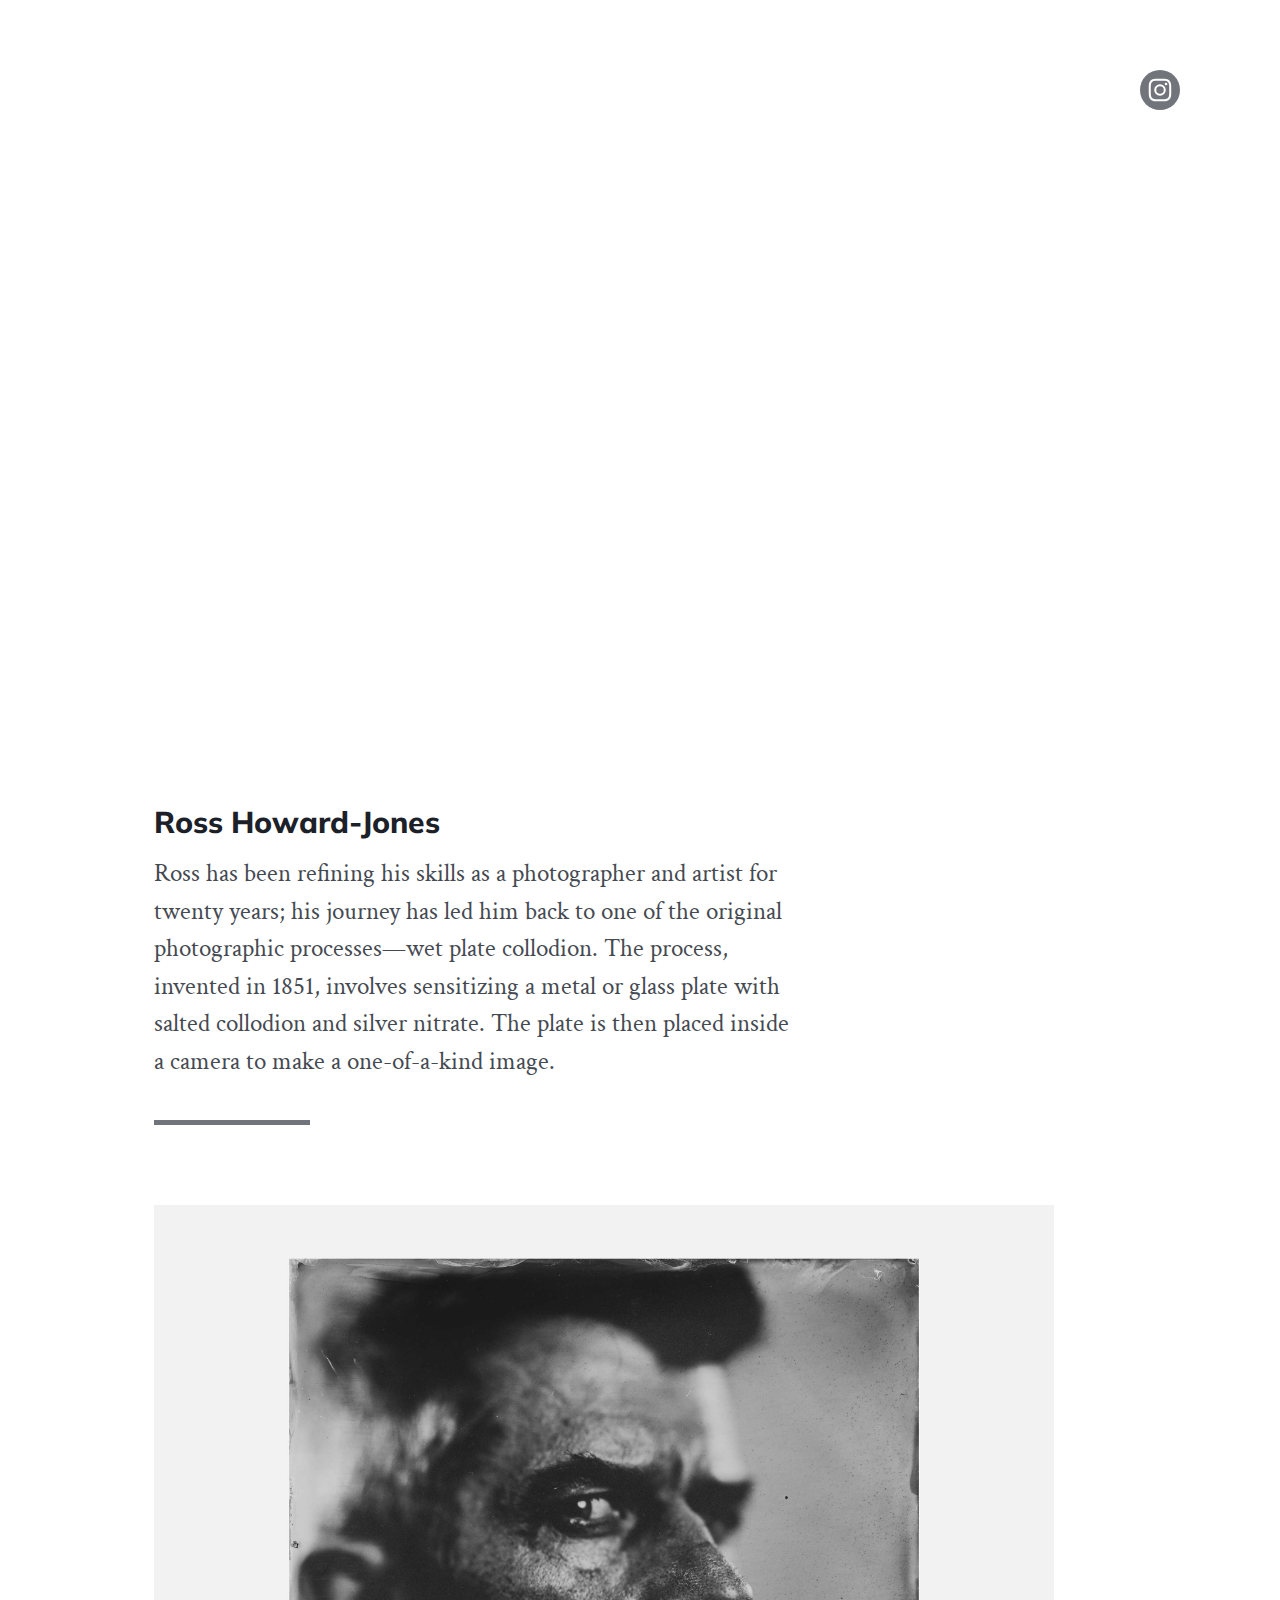
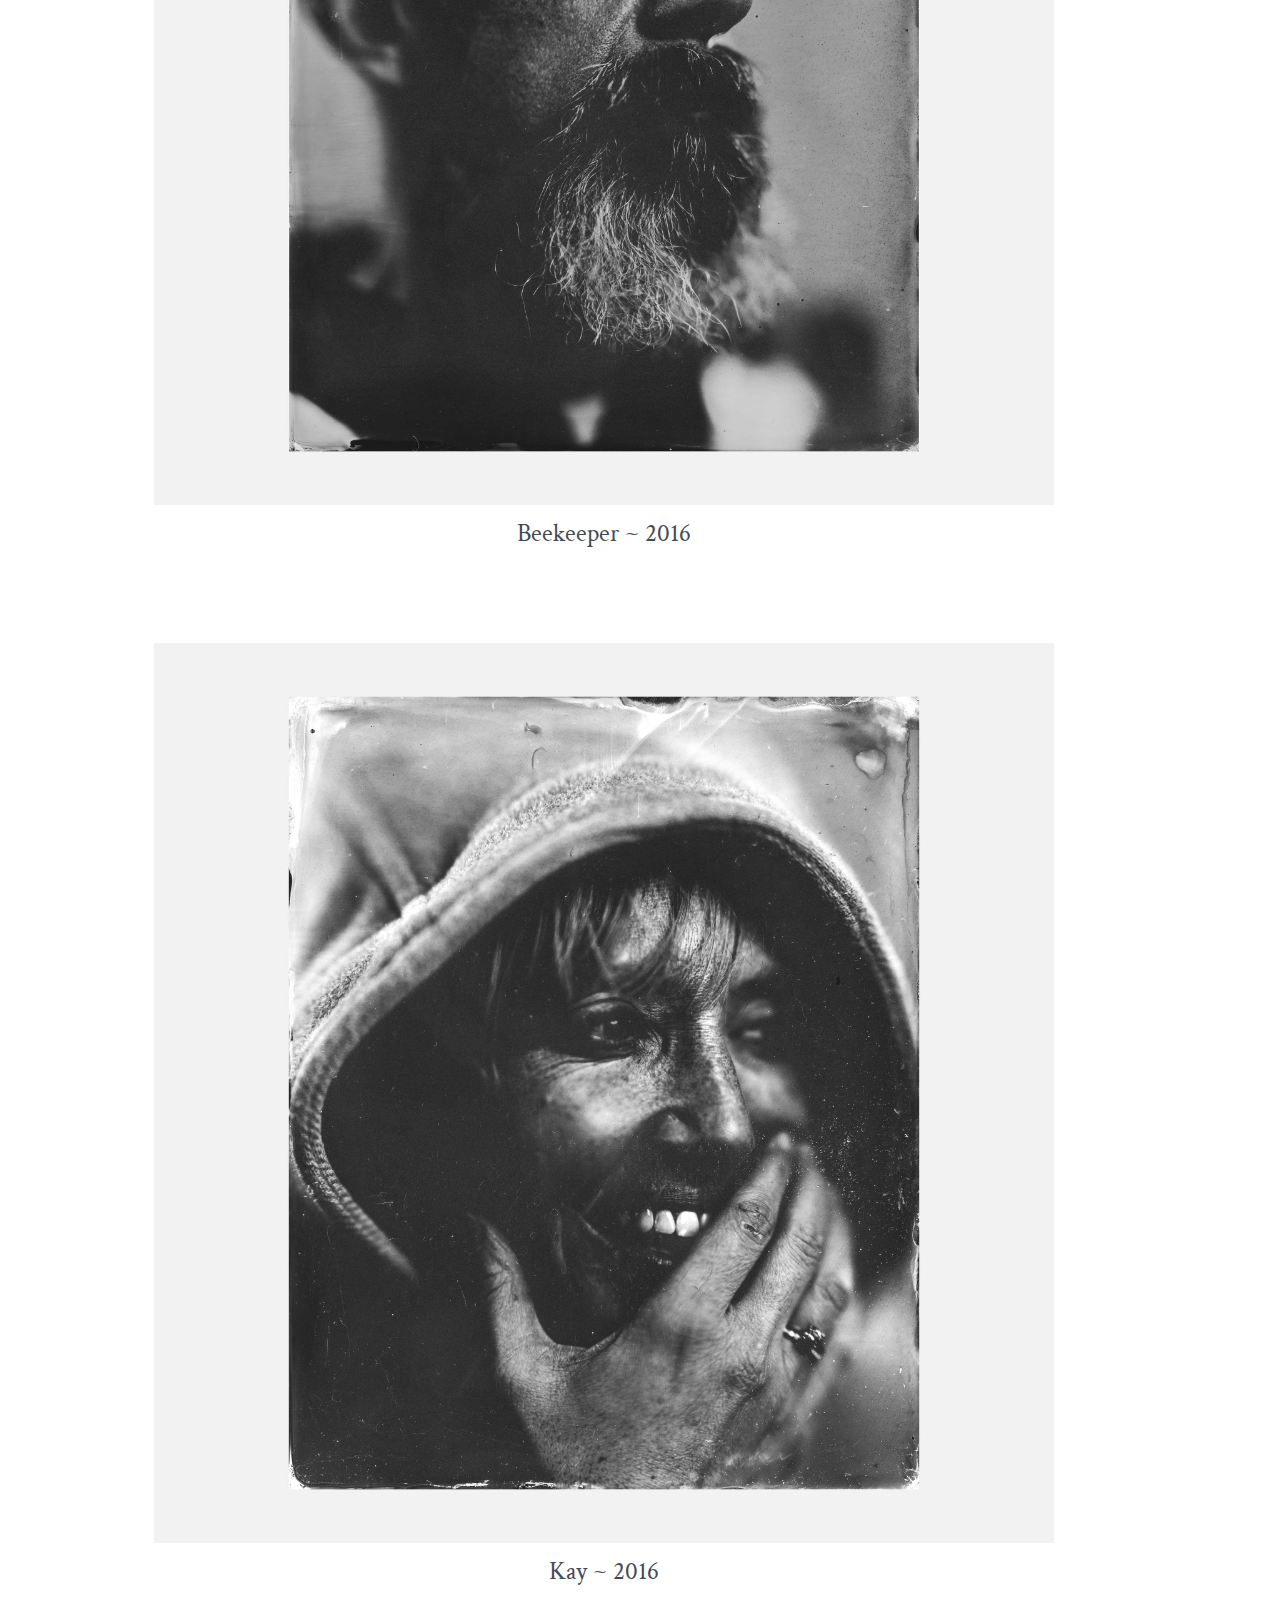
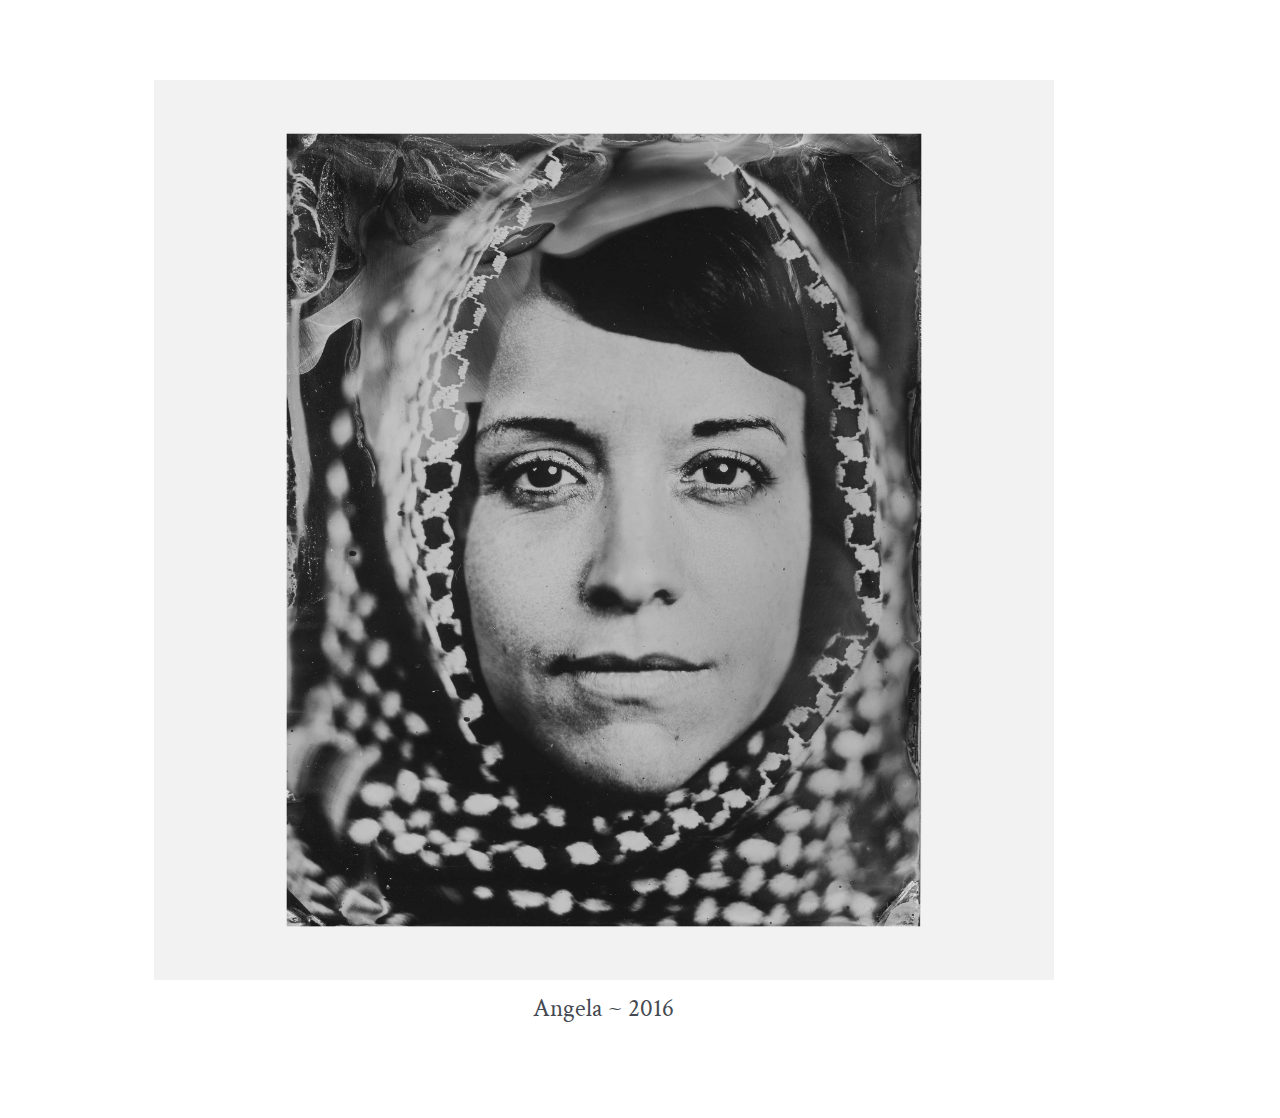
==== index.html @ 4ec0ca56 "Play video inline instead of full screen" ====
<!DOCTYPE html>
<html lang="en">
  <head>
    <meta charset="utf-8">
    <meta name="viewport" content="width=device-width, initial-scale=1.0, maximum-scale=1.0">
    <title>Ross Howard-Jones - Wet Plate Photography</title>
    <meta name="description" content="Creating images of people and life on metal, glass, film, paper and sensors.">
    <link rel="shortcut icon" href="/favicon.ico">
    <link rel="stylesheet" href="/css/main.css">
    <link href="https://fonts.googleapis.com/css?family=Crimson+Text:400,600" rel="stylesheet">
    <link rel="stylesheet" href="https://fonts.googleapis.com/css?family=Muli:800">
  </head>
  <body>
    <div class="c-video">
      <video class="c-video_video" autoplay muted playsinline loop>
        <source src="documentary-480p.mp4" type="video/mp4">
      </video>
    </div>
    <main class="c-main -is-contained">
      <h1 class="c-heading -level-1">Ross Howard-Jones</h1>
      <p class="c-text">Ross has been refining his skills as a photographer and artist for twenty years; his journey has led him back to one of the original photographic processes—wet plate collodion. The process, invented in 1851, involves sensitizing a metal or glass plate with salted collodion and silver nitrate. The plate is then placed inside a camera to make a one-of-a-kind image.</p>
    </main>
    <main class="c-gallery">
      <figure class="c-picture">
        <img src="/images/9.jpg" class="c-picture_image" alt="Beekeeper ~ 2016" loading="lazy">
        <figcaption class="c-picture_caption">Beekeeper ~ 2016</figcaption>
      </figure>
      <figure class="c-picture">
        <img src="/images/7.jpg" class="c-picture_image" alt="Kay ~ 2016" loading="lazy">
        <figcaption class="c-picture_caption">Kay ~ 2016</figcaption>
      </figure>
      <figure class="c-picture">
        <img src="/images/3.jpg" class="c-picture_image" alt="Angela ~ 2016" loading="lazy">
        <figcaption class="c-picture_caption">Angela ~ 2016</figcaption>
      </figure>
    </main>
    <nav class="c-nav">
      <ul class="c-nav_list">
        <li class="c-nav_item"><a href="https://www.instagram.com/rosshowardjones/" class="c-nav_link">
          <span class="c-nav_text">Instagram</span>
          <span class="c-nav_icon">
            <svg xmlns="http://www.w3.org/2000/svg" viewBox="0 0 24 24">
              <path d="M16.8045,6.11625a1.08,1.08,0,1,0,1.07925,1.08A1.08044,1.08044,0,0,0,16.8045,6.11625ZM12,15a3,3,0,1,1,3-3A2.99965,2.99965,0,0,1,12,15Zm0-7.6215A4.62188,4.62188,0,1,0,16.6215,12,4.62167,4.62167,0,0,0,12,7.3785ZM12,3c-2.44425,0-2.75025.0105-3.71025.054-3.2685.15-5.085,1.9635-5.235,5.235C3.0105,9.24975,3,9.55575,3,12s.0105,2.751.054,3.711c.15,3.2685,1.9635,5.085,5.235,5.235C9.24975,20.9895,9.55575,21,12,21s2.751-.0105,3.711-.054c3.2655-.15,5.0865-1.9635,5.23425-5.235C20.9895,14.751,21,14.44425,21,12s-.0105-2.75025-.054-3.71025c-.147-3.2655-1.96275-5.085-5.23425-5.235C14.751,3.0105,14.44425,3,12,3Zm0,1.62225c2.403,0,2.688.009,3.6375.0525,2.439.111,3.57825,1.26825,3.68925,3.68925.0435.94875.05175,1.23375.05175,3.63675,0,2.40375-.009,2.688-.05175,3.63675-.11175,2.41875-1.248,3.57825-3.68925,3.68925-.9495.0435-1.233.0525-3.6375.0525-2.403,0-2.688-.009-3.63675-.0525-2.445-.11175-3.57825-1.27425-3.68925-3.69C4.6305,14.688,4.6215,14.40375,4.6215,12c0-2.403.00975-2.68725.0525-3.63675C4.78575,5.943,5.922,4.785,8.36325,4.674,9.31275,4.63125,9.597,4.62225,12,4.62225Z"/>
            </svg>
          </span>
        </a>
      </li>
      </ul>
    </nav>
  </body>
</html>
---- css/main.css ----
/*
* Prefixed by https://autoprefixer.github.io
* PostCSS: v8.3.6,
* Autoprefixer: v10.3.1
* Browsers: last 4 version
*/

html,
body,
div,
span,
applet,
object,
iframe,
h1,
h2,
h3,
h4,
h5,
h6,
p,
blockquote,
pre,
a,
abbr,
acronym,
address,
big,
cite,
code,
del,
dfn,
em,
img,
ins,
kbd,
q,
s,
samp,
small,
strike,
strong,
sub,
sup,
tt,
var,
b,
u,
i,
center,
dl,
dt,
dd,
ol,
ul,
li,
fieldset,
form,
label,
legend,
table,
caption,
tbody,
tfoot,
thead,
tr,
th,
td,
article,
aside,
canvas,
details,
embed,
figure,
figcaption,
footer,
header,
hgroup,
menu,
nav,
output,
ruby,
section,
summary,
time,
mark,
audio,
video {
  margin: 0;
  padding: 0;
  border: 0;
  font-size: 100%;
  font: inherit;
  vertical-align: baseline;
}
article,
aside,
details,
figcaption,
figure,
footer,
header,
hgroup,
menu,
nav,
section {
  display: block;
}
body {
  line-height: 1;
}
ol,
ul {
  list-style: none;
}
blockquote,
q {
  quotes: none;
}
blockquote:before,
blockquote:after {
  content: "";
  content: none;
}
q:before,
q:after {
  content: "";
  content: none;
}
table {
  border-collapse: collapse;
  border-spacing: 0;
}
html {
  height: 100%;
}
html,
body {
  min-height: 100%;
}
body {
  display: -webkit-box;
  display: -ms-flexbox;
  display: flex;
  -webkit-box-orient: vertical;
  -webkit-box-direction: normal;
  -ms-flex-direction: column;
  flex-direction: column;
  -webkit-box-pack: center;
  -ms-flex-pack: center;
  justify-content: center;
  margin: 0;
  background: #fff;
}
html {
  font-size: 8px;
}
@media only screen and (min-width: 1224px) {
  html {
    font-size: 10px;
  }
}
body {
  color: #454a52;
  font: 2.5rem/1.5 "Crimson Text", Georgia, serif;
  -webkit-font-smoothing: antialiased;
}
a {
  color: #63a3be;
  font-weight: 600;
  text-decoration: none;
  -webkit-transition: color 0.25s ease-out;
  -o-transition: color 0.25s ease-out;
  transition: color 0.25s ease-out;
}
a:hover {
  color: #4288a6;
}
a.u-underlined {
  text-decoration: underline;
}
.u-note {
  background: #fdfbd1;
}
.c-forsale {
  margin-bottom: 8rem;
}
.c-forsale_item {
  display: -webkit-box;
  display: -ms-flexbox;
  display: flex;
  -webkit-box-pack: justify;
  -ms-flex-pack: justify;
  justify-content: space-between;
  padding: 2rem 0;
  border-bottom: 1px solid #ccc;
}
.c-forsale_heading {
  font-weight: 600;
}
.c-forsale_price {
  -webkit-box-flex: 0;
  -ms-flex: 0 0 auto;
  flex: 0 0 auto;
  margin-left: 2rem;
}
.c-heading {
  margin: 0 0 1rem 0;
  color: #1c2129;
  font-family: "Muli", Helvetica, Arial, sans-serif;
  font-weight: 800;
}
.c-heading.-level-1 {
  font-size: 3rem;
}
.c-heading.-level-2 {
  font-size: 2.5rem;
}
.c-main {
  margin: 8rem 0;
  padding: 0 12vw;
}
.c-main.-is-contained {
  max-width: 65rem;
}
.c-main.-is-contained::after {
  content: "";
  display: block;
  width: 24%;
  height: 0.5rem;
  background: #71747a;
}
.c-nav {
  position: absolute;
  top: 7rem;
  right: 10rem;
}
@media only screen and (max-width: 414px) {
  .c-nav {
    top: 4rem;
    right: 4rem;
  }
}
.c-nav_list {
  display: -webkit-box;
  display: -ms-flexbox;
  display: flex;
}
.c-nav_item:not(:first-child) {
  margin-left: 2rem;
}
.c-nav_link {
  position: relative;
  display: -webkit-box;
  display: -ms-flexbox;
  display: flex;
  width: 4rem;
  height: 4rem;
  overflow: hidden;
  text-indent: 110%;
  white-space: nowrap;
}
.c-nav_icon {
  position: absolute;
  display: -webkit-box;
  display: -ms-flexbox;
  display: flex;
  -webkit-box-align: center;
  -ms-flex-align: center;
  align-items: center;
  -webkit-box-pack: center;
  -ms-flex-pack: center;
  justify-content: center;
  width: 100%;
  height: 100%;
  background: #71747a;
  border-radius: 50%;
  -webkit-transition: background 0.25s ease-out;
  -o-transition: background 0.25s ease-out;
  transition: background 0.25s ease-out;
}
.c-nav_link:hover .c-nav_icon {
  background: #454a52;
}
.c-nav_icon svg {
  width: 3rem;
  height: 3rem;
  fill: #fff;
}
.c-video {
  width: 100vw;
  height: 80vh;
  position: relative;
}
@media only screen and (max-width: 414px) {
  .c-video {
    height: 50vh;
  }
}
.c-video_video {
  position: absolute;
  width: 100%;
  height: 100%;
  -o-object-fit: cover;
  object-fit: cover;
  z-index: 0;
}
.c-picture {
  display: -webkit-box;
  display: -ms-flexbox;
  display: flex;
  -webkit-box-orient: vertical;
  -webkit-box-direction: normal;
  -ms-flex-direction: column;
  flex-direction: column;
  -webkit-box-pack: center;
  -ms-flex-pack: center;
  justify-content: center;
  width: calc(100% - 24vw);
  margin-bottom: 8rem;
  padding: 0 12vw;
}
@media only screen and (max-width: 414px) {
  .c-picture {
    width: 100%;
    margin-bottom: 4rem;
    padding: 0;
  }
}
.c-picture_image {
  display: -webkit-box;
  display: -ms-flexbox;
  display: flex;
  width: calc(100vw - 24vw);
  max-width: 100vh;
  height: calc(100vw - 24vw);
  max-height: 100vh;
}
@media only screen and (max-width: 414px) {
  .c-picture_image {
    width: 100vw;
    height: 100vw;
  }
}
.c-picture_caption {
  max-width: 100vh;
  padding: 1rem 0;
  text-align: center;
}
.c-text {
  margin-bottom: 4rem;
}
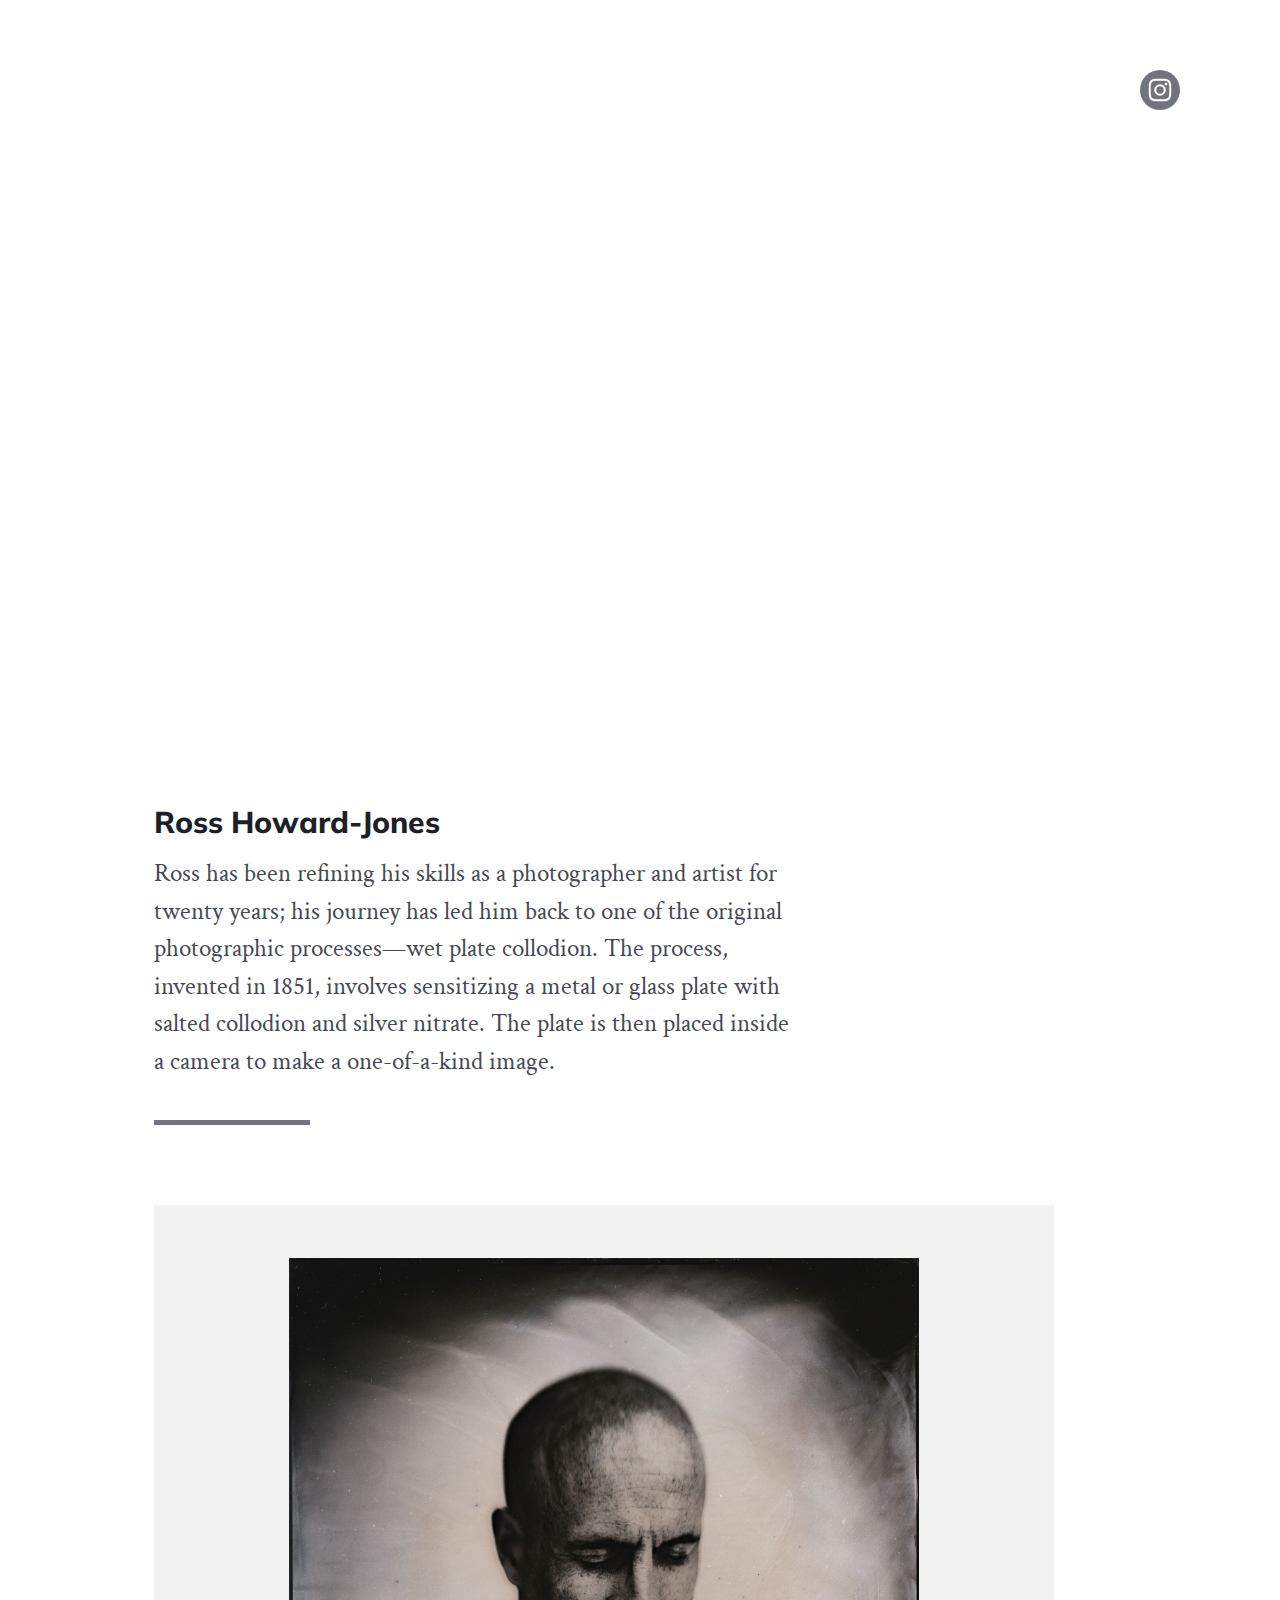
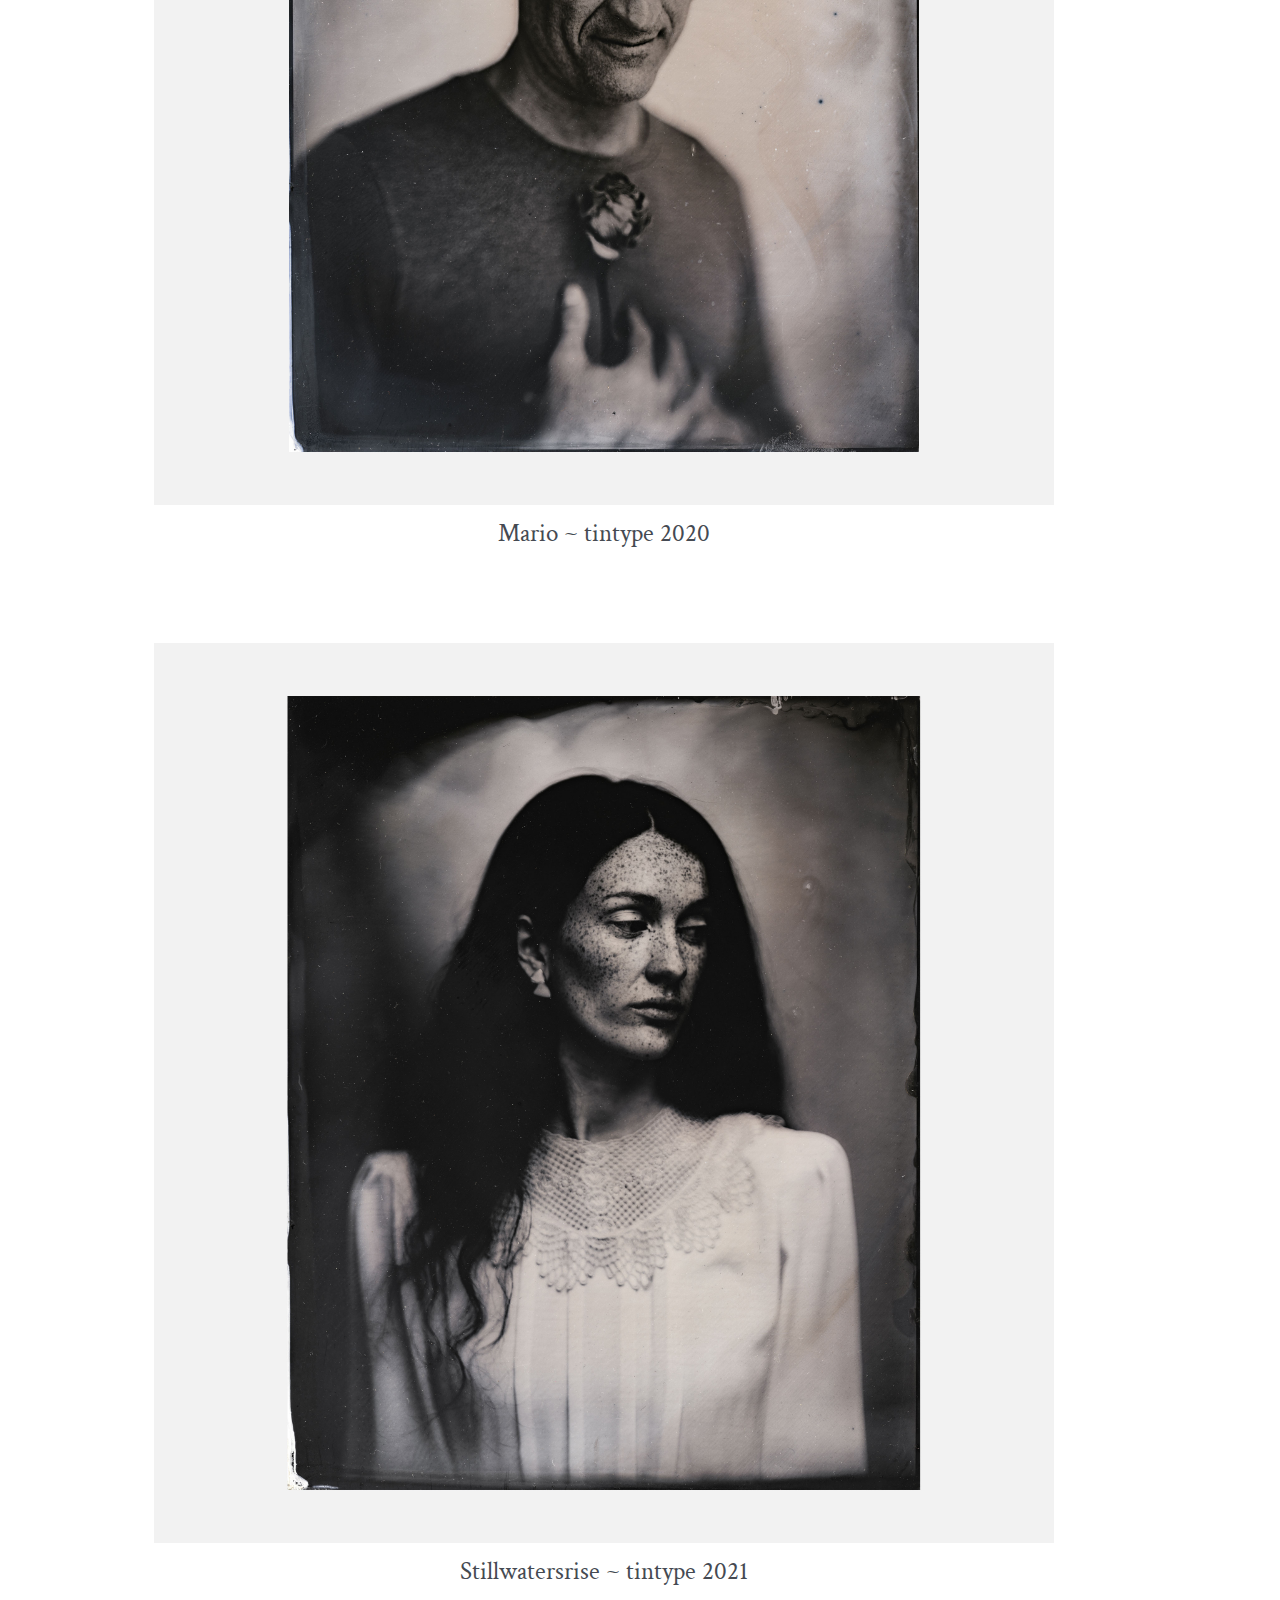
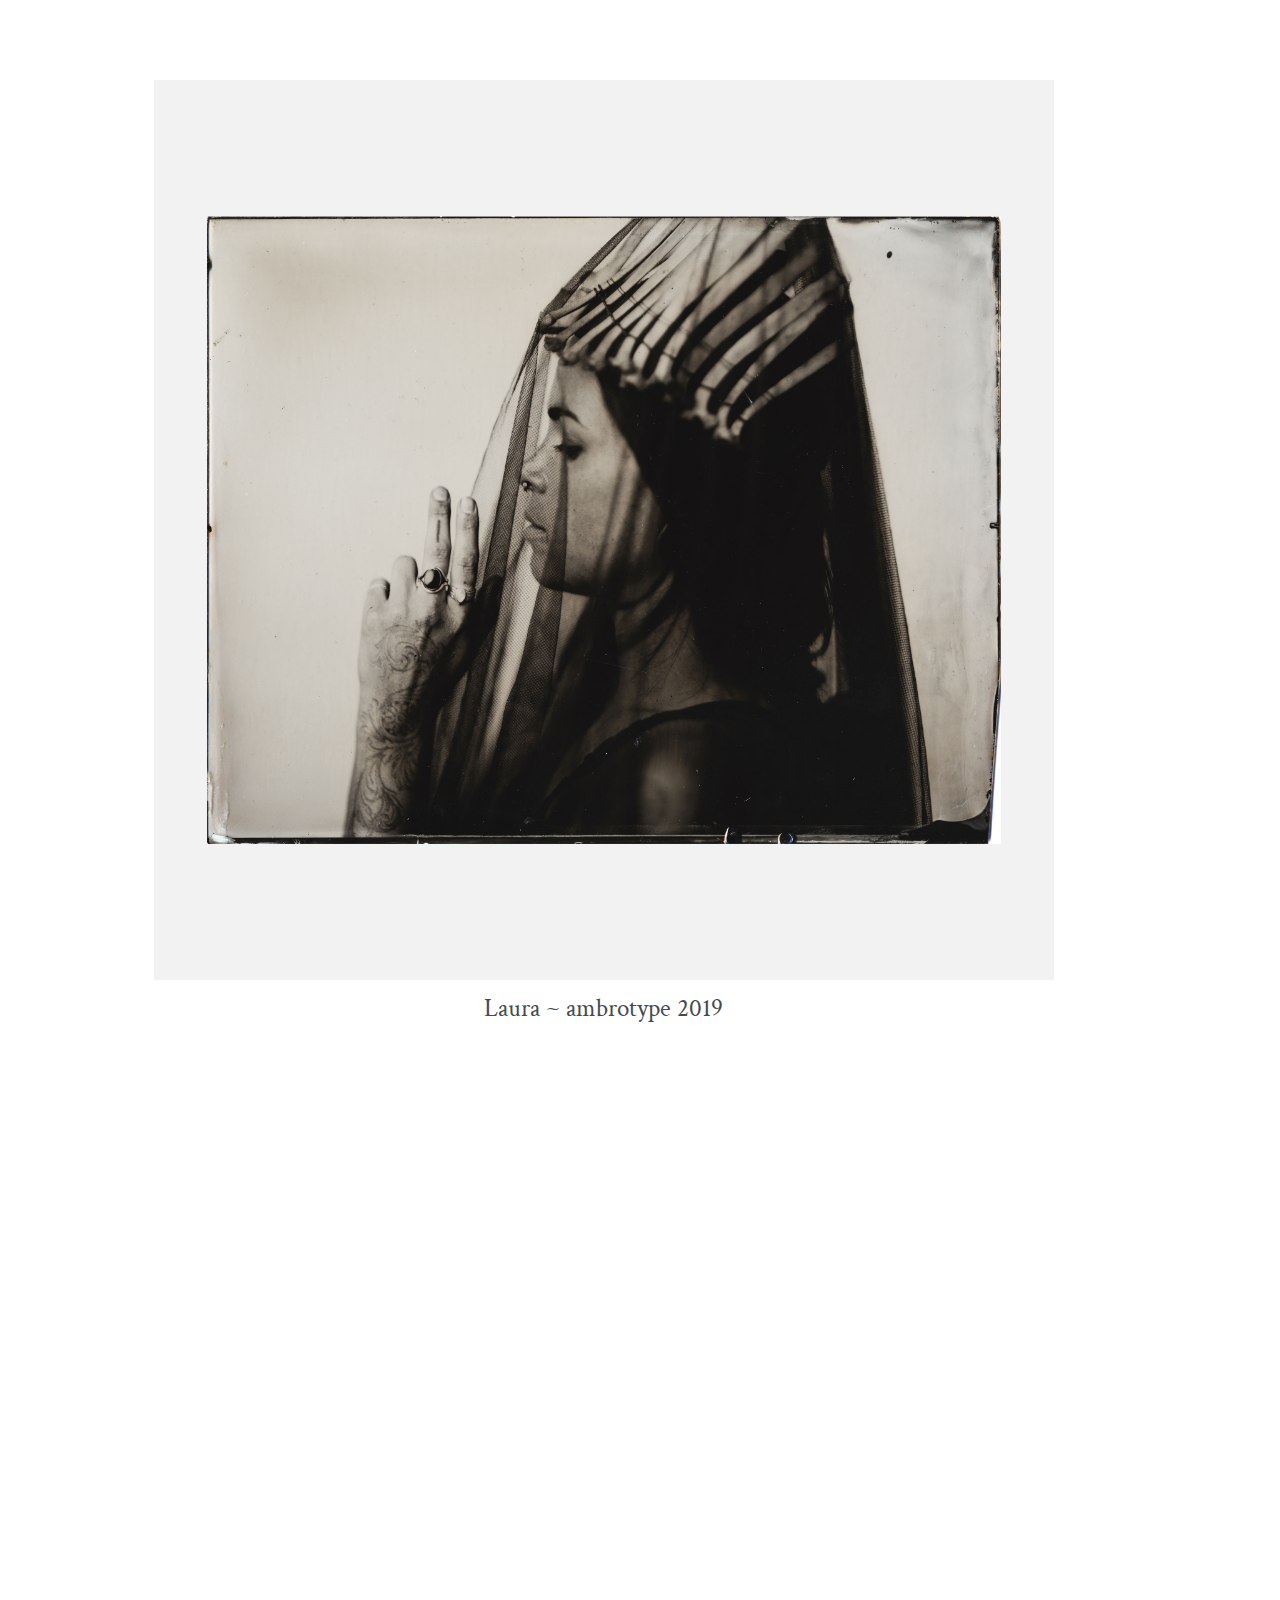
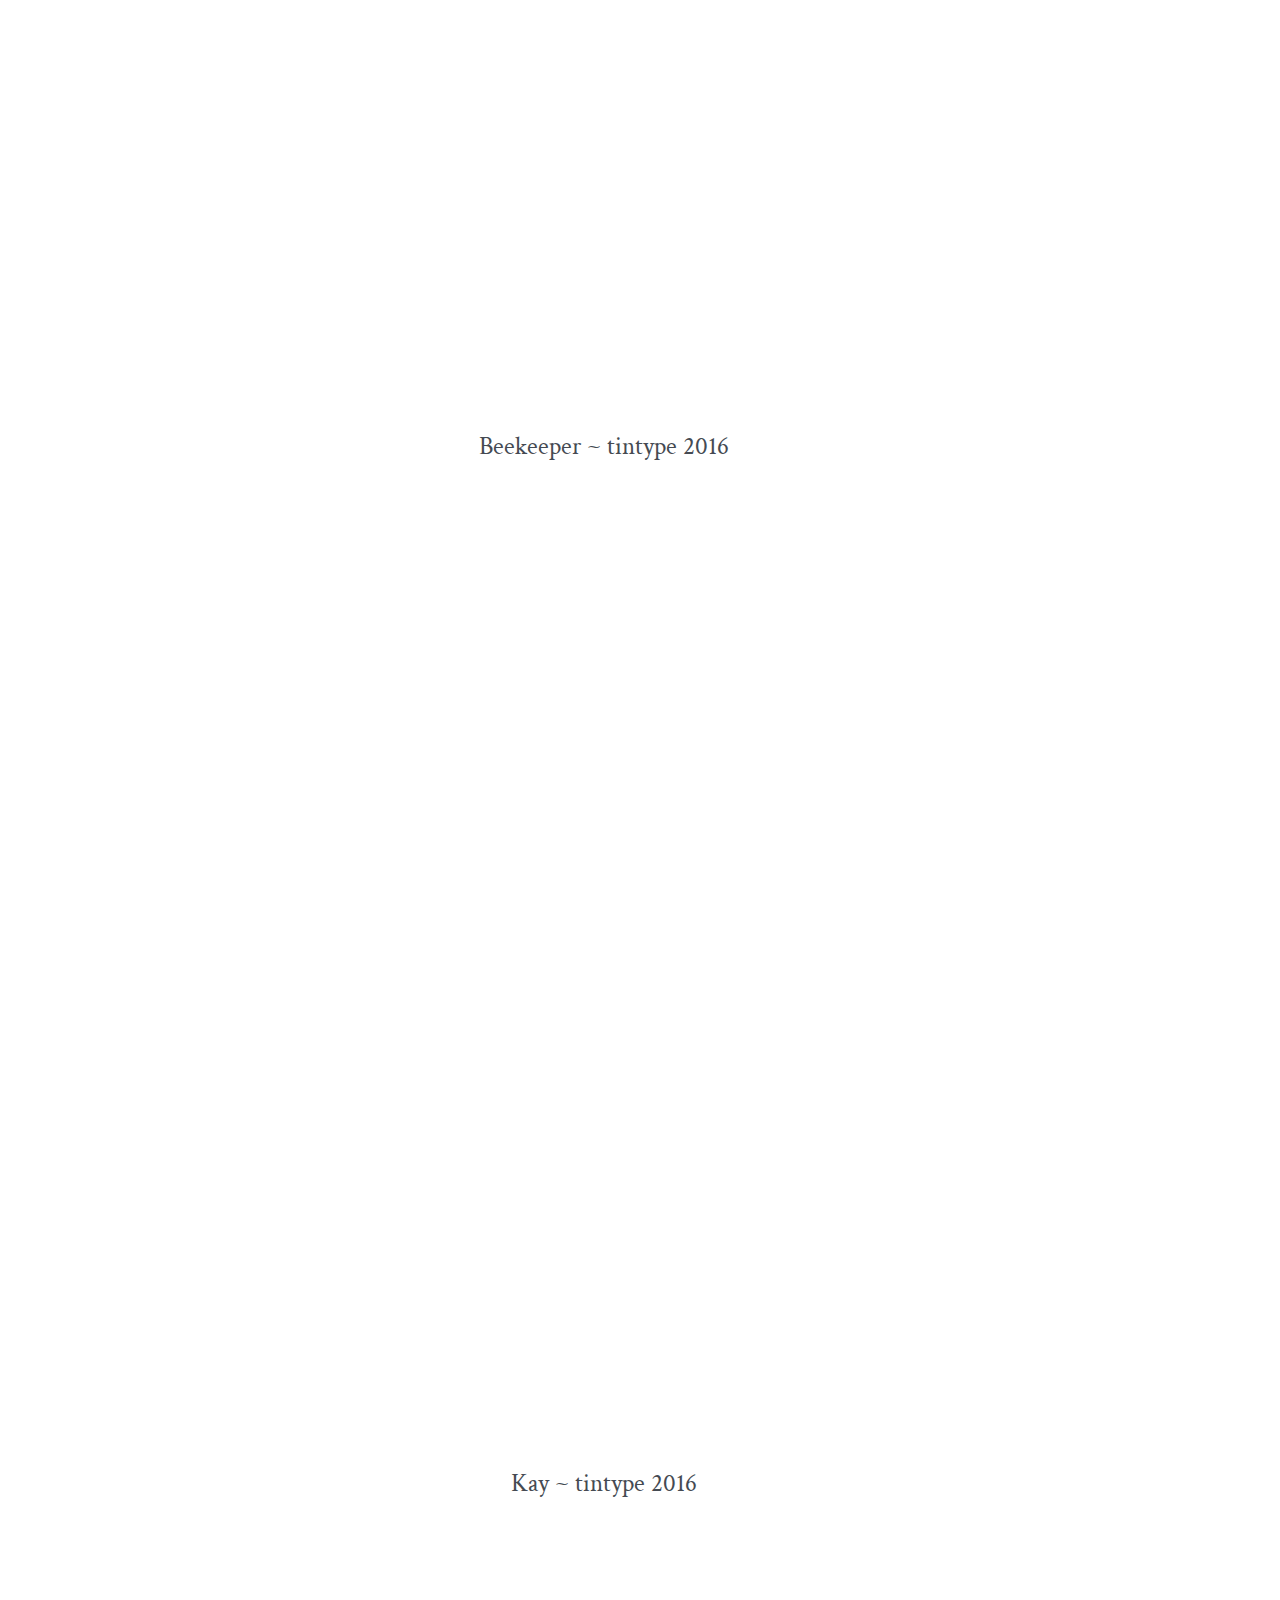
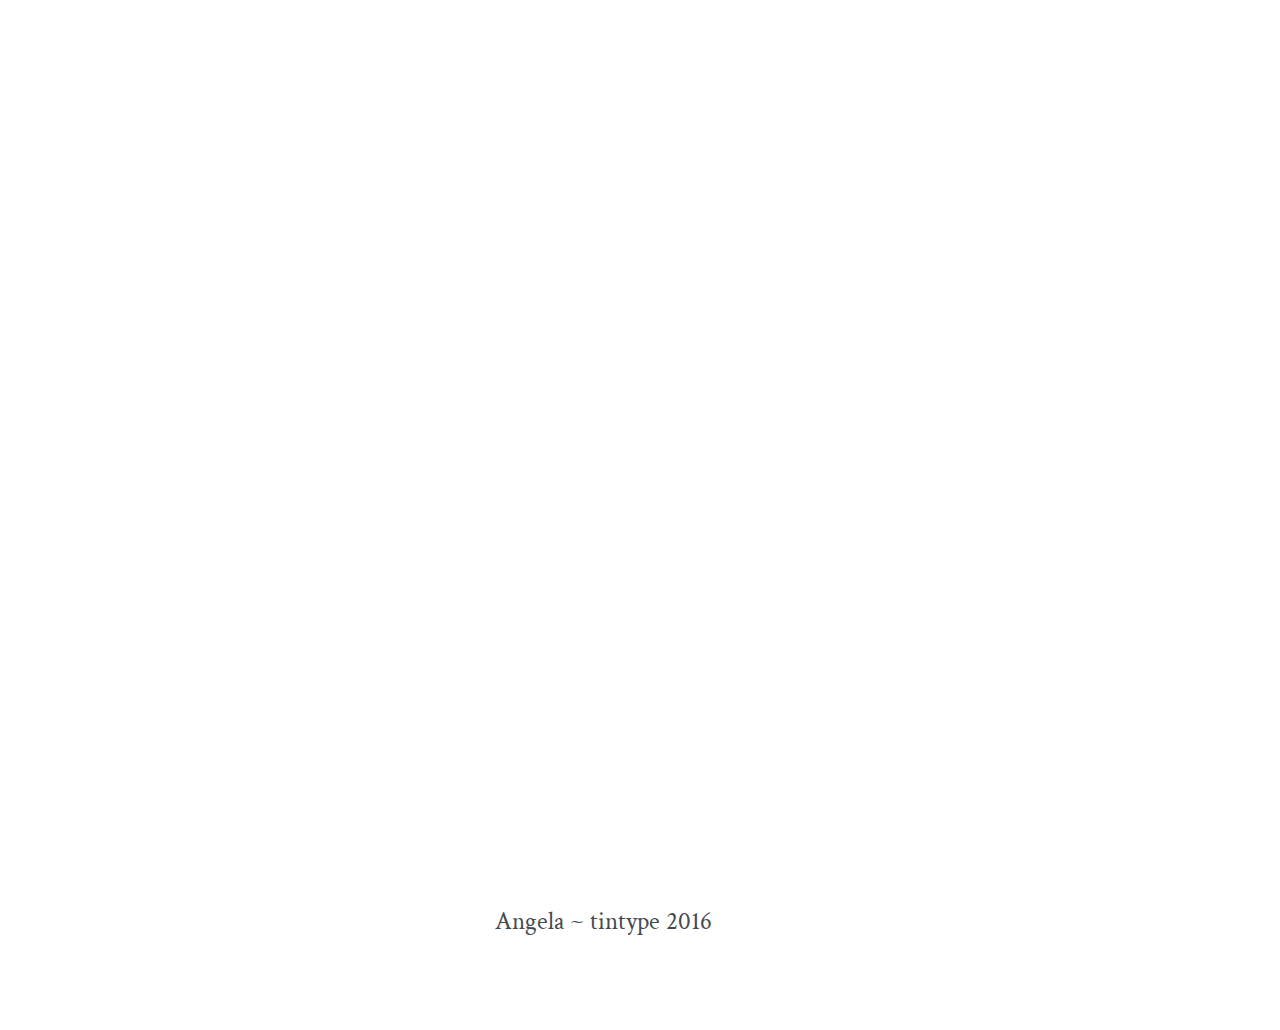
==== commit 5d02617f: "Updated images" ====
--- a/index.html
+++ b/index.html
@@ -22,16 +22,28 @@
     </main>
     <main class="c-gallery">
       <figure class="c-picture">
-        <img src="/images/9.jpg" class="c-picture_image" alt="Beekeeper ~ 2016" loading="lazy">
-        <figcaption class="c-picture_caption">Beekeeper ~ 2016</figcaption>
+        <img src="/images/mario.jpg" class="c-picture_image" alt="Mario ~ tintype 2020" loading="lazy">
+        <figcaption class="c-picture_caption">Mario ~ tintype 2020</figcaption>
       </figure>
       <figure class="c-picture">
-        <img src="/images/7.jpg" class="c-picture_image" alt="Kay ~ 2016" loading="lazy">
-        <figcaption class="c-picture_caption">Kay ~ 2016</figcaption>
+        <img src="/images/stillwatersrise.jpg" class="c-picture_image" alt="Stillwatersrise ~ tintype 2021" loading="lazy">
+        <figcaption class="c-picture_caption">Stillwatersrise ~ tintype 2021</figcaption>
       </figure>
       <figure class="c-picture">
-        <img src="/images/3.jpg" class="c-picture_image" alt="Angela ~ 2016" loading="lazy">
-        <figcaption class="c-picture_caption">Angela ~ 2016</figcaption>
+        <img src="/images/laura.jpg" class="c-picture_image" alt="Laura ~ ambrotype 2019" loading="lazy">
+        <figcaption class="c-picture_caption">Laura ~ ambrotype 2019</figcaption>
+      </figure>
+      <figure class="c-picture">
+        <img src="/images/beekeeper.jpg" class="c-picture_image" alt="Beekeeper ~ tintype 2016" loading="lazy">
+        <figcaption class="c-picture_caption">Beekeeper ~ tintype 2016</figcaption>
+      </figure>
+      <figure class="c-picture">
+        <img src="/images/kay.jpg" class="c-picture_image" alt="Kay ~ tintype 2016" loading="lazy">
+        <figcaption class="c-picture_caption">Kay ~ tintype 2016</figcaption>
+      </figure>
+      <figure class="c-picture">
+        <img src="/images/angela.jpg" class="c-picture_image" alt="Angela ~ tintype 2016" loading="lazy">
+        <figcaption class="c-picture_caption">Angela ~ tintype 2016</figcaption>
       </figure>
     </main>
     <nav class="c-nav">
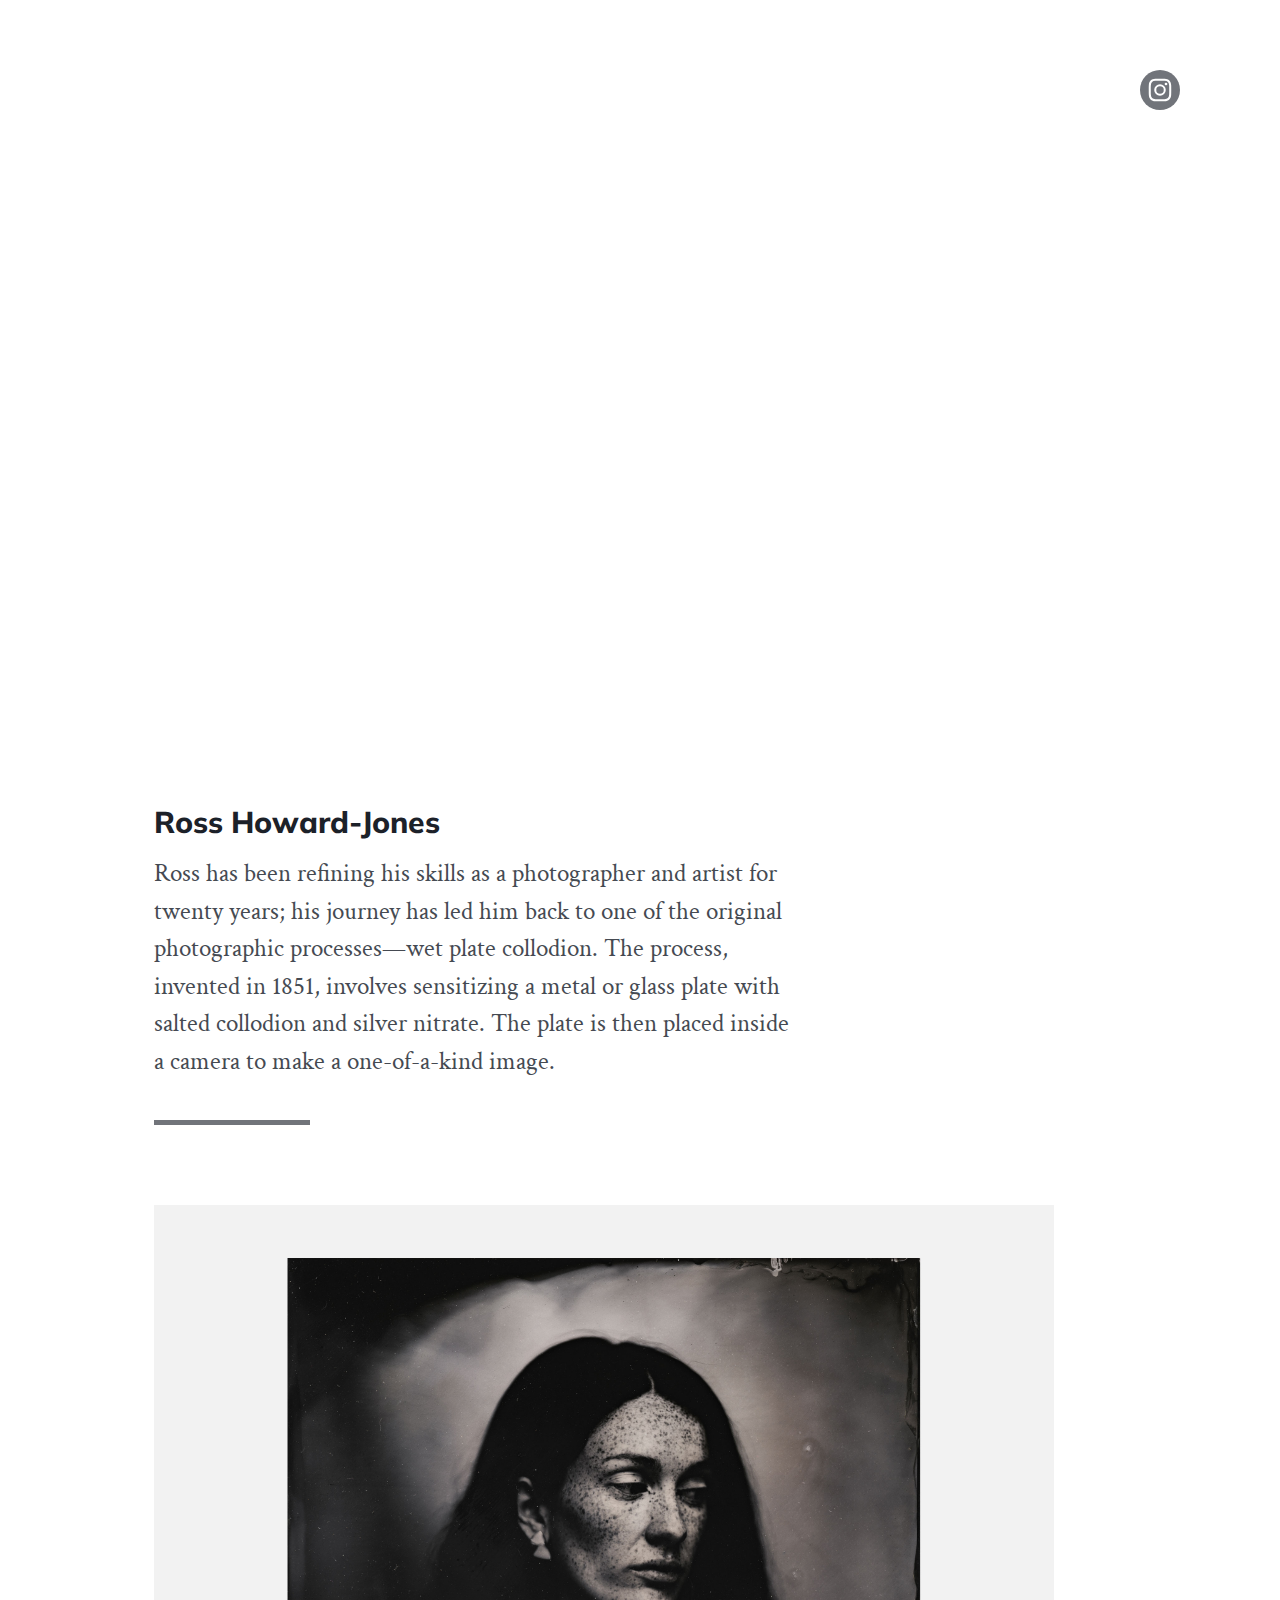
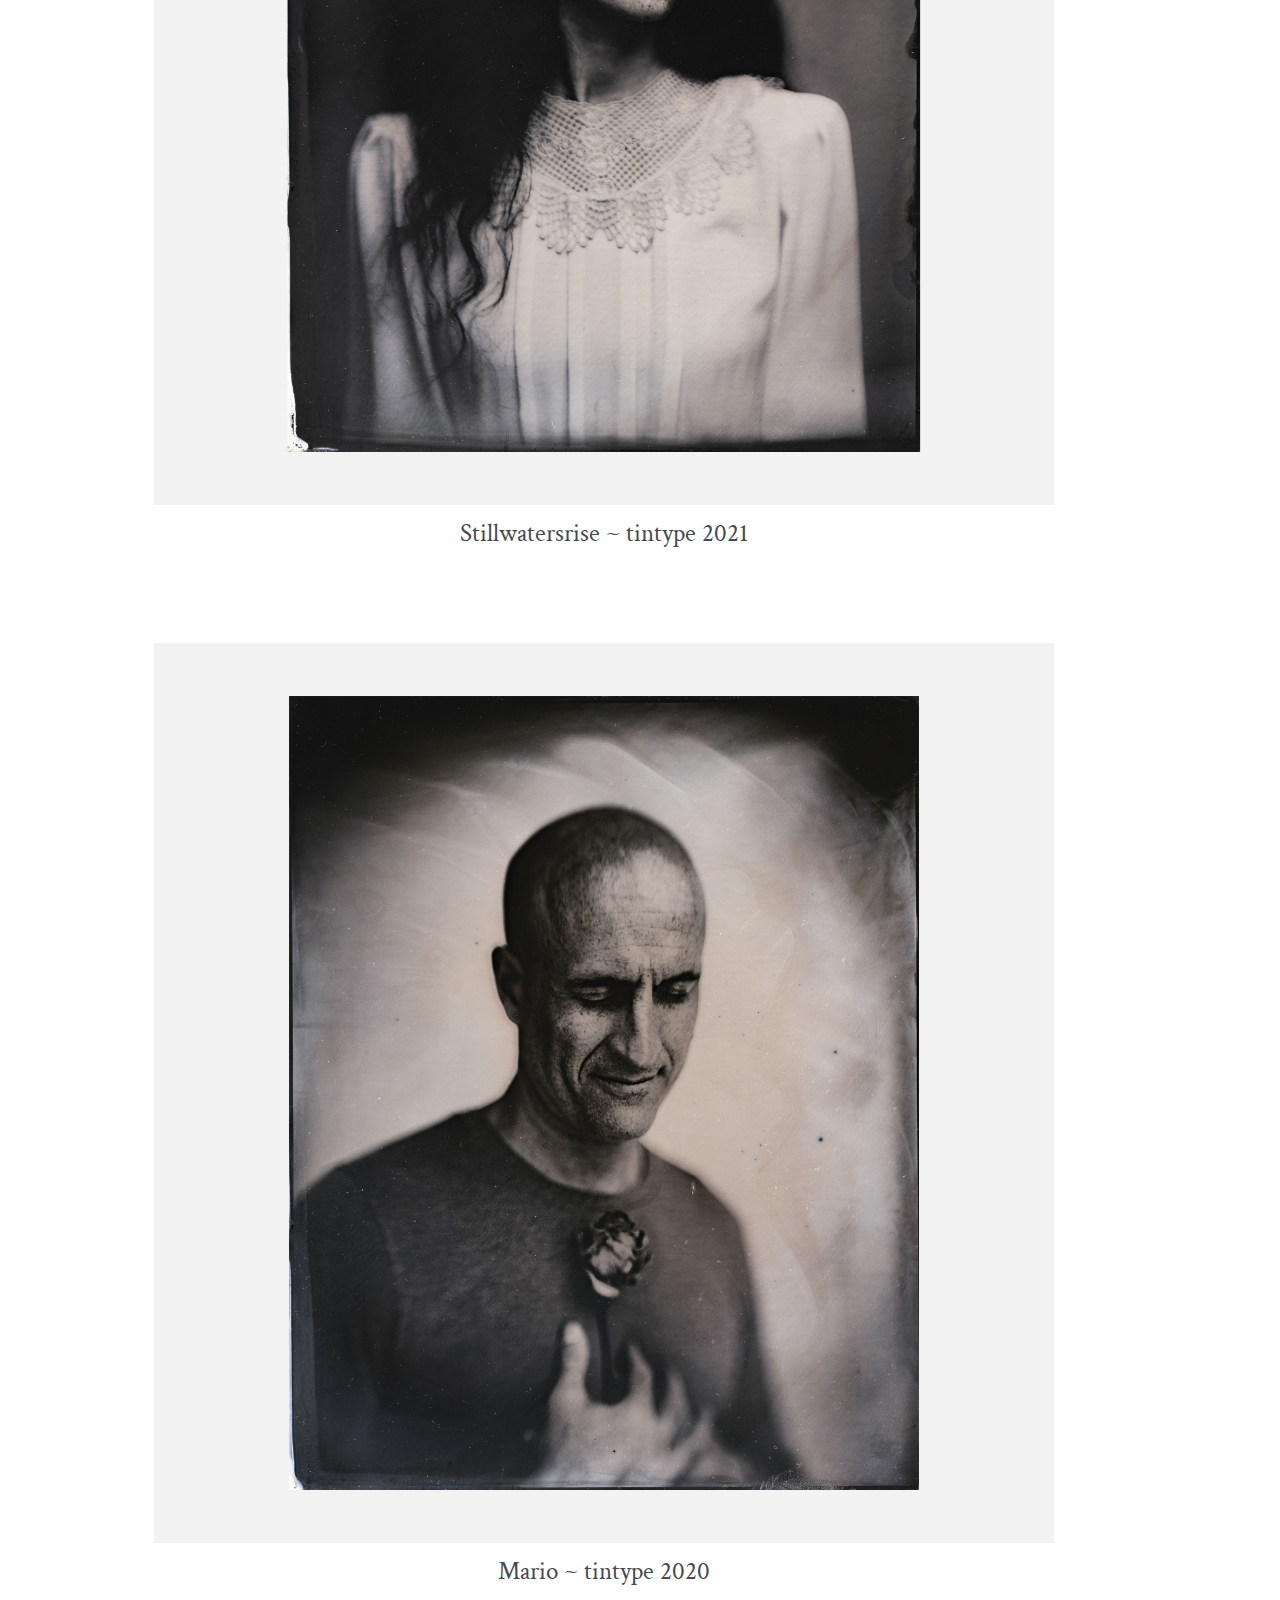
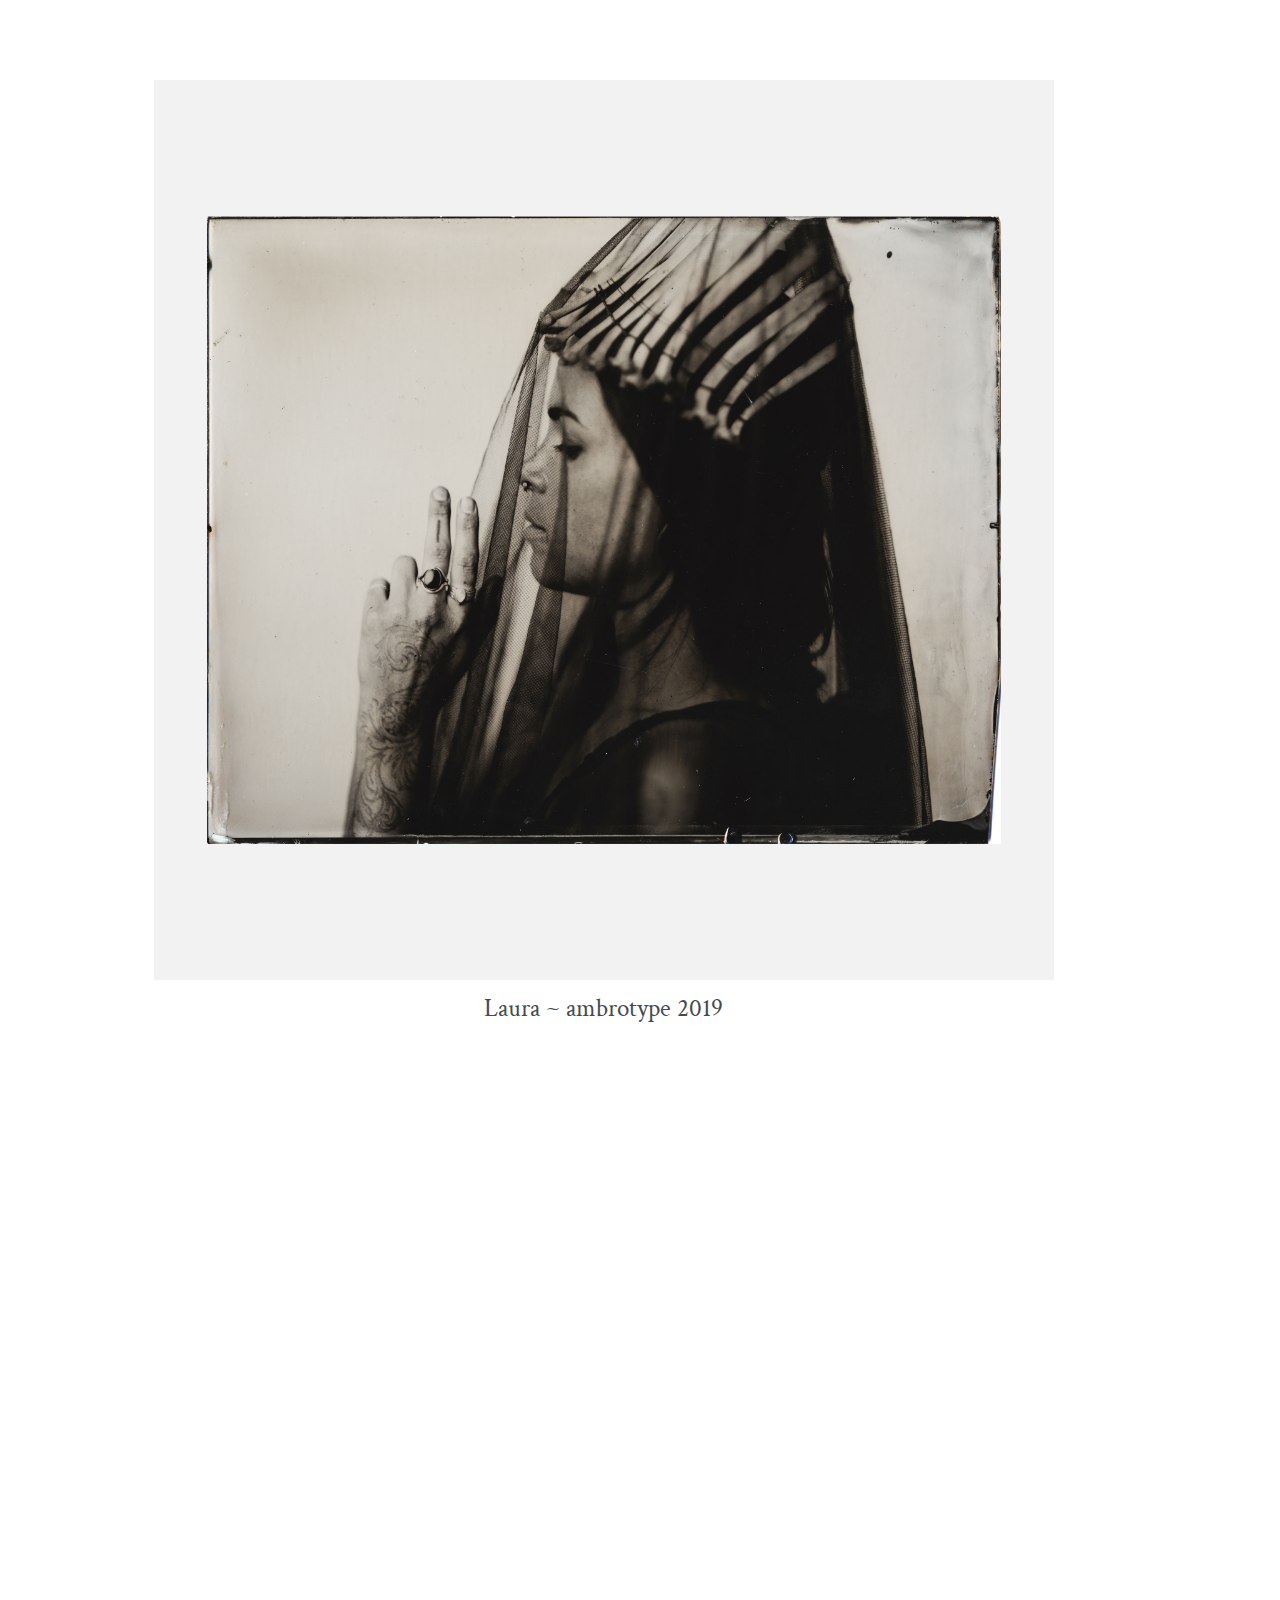
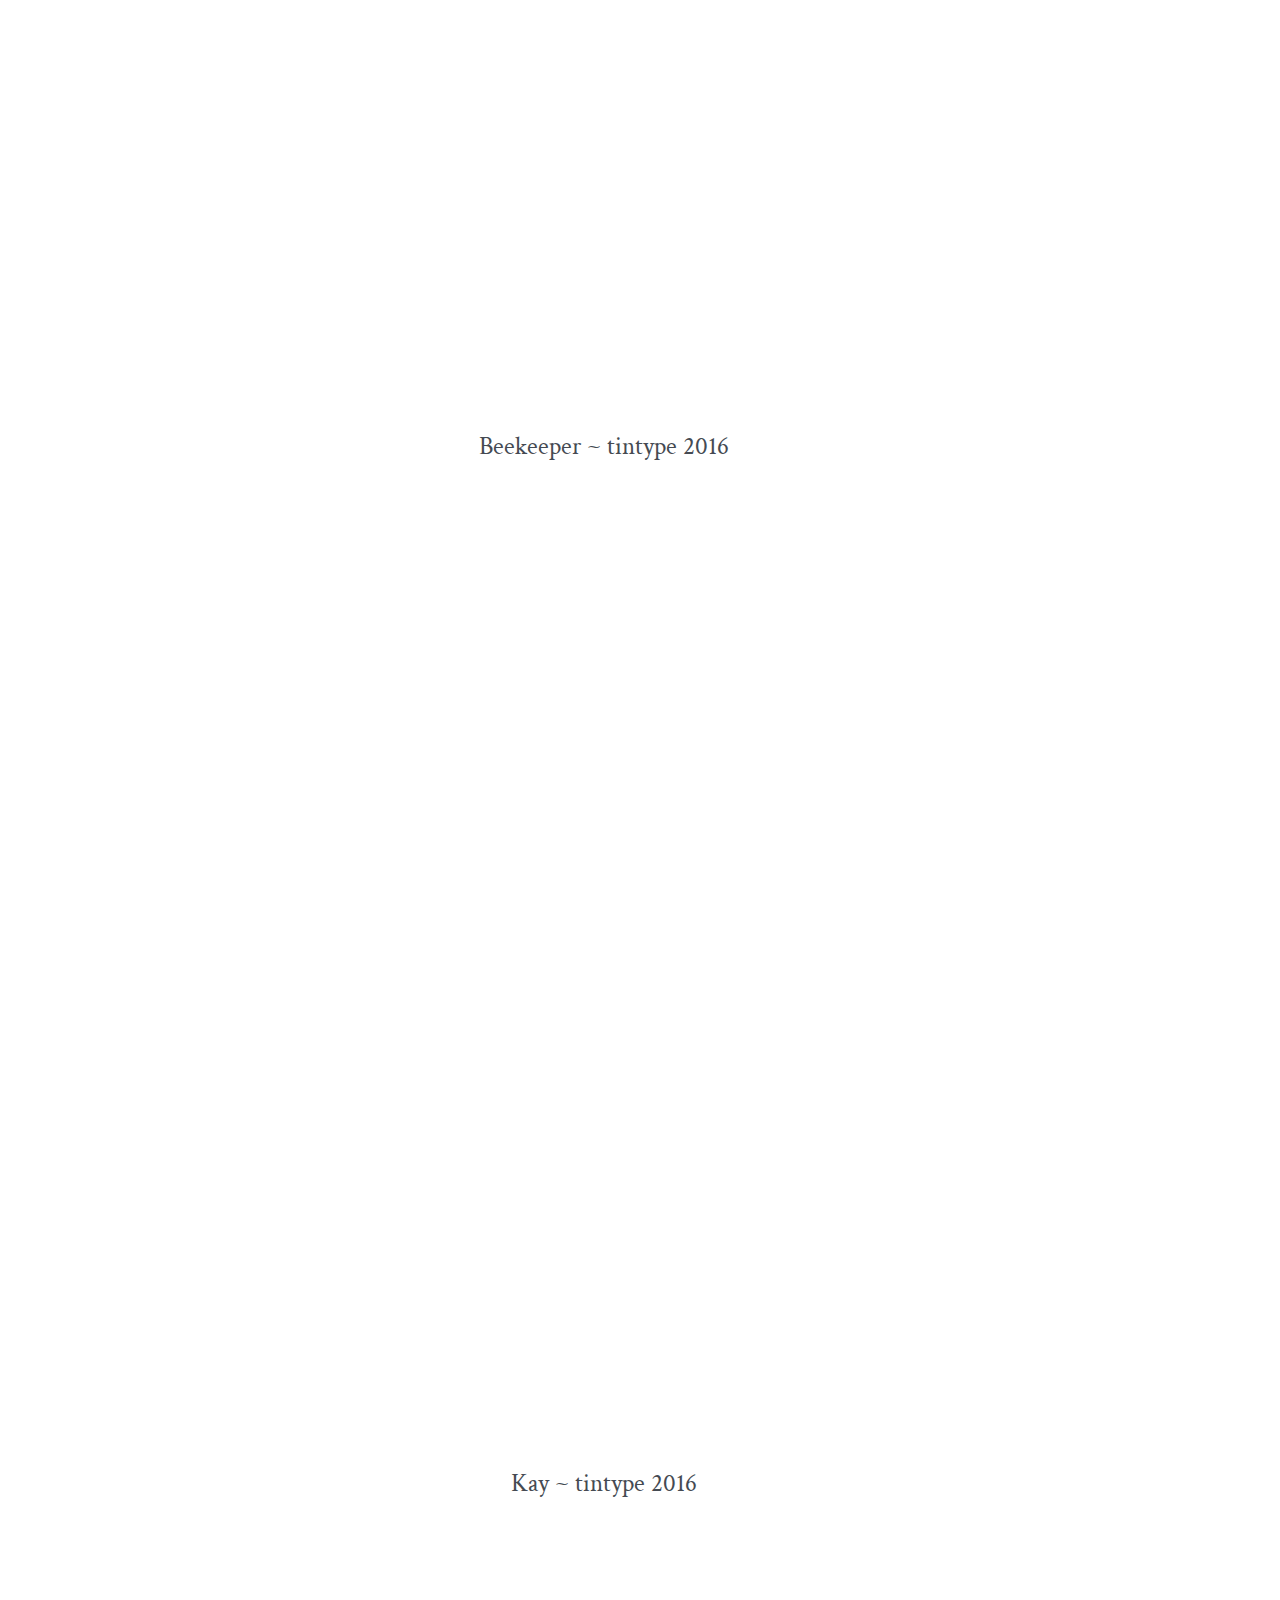
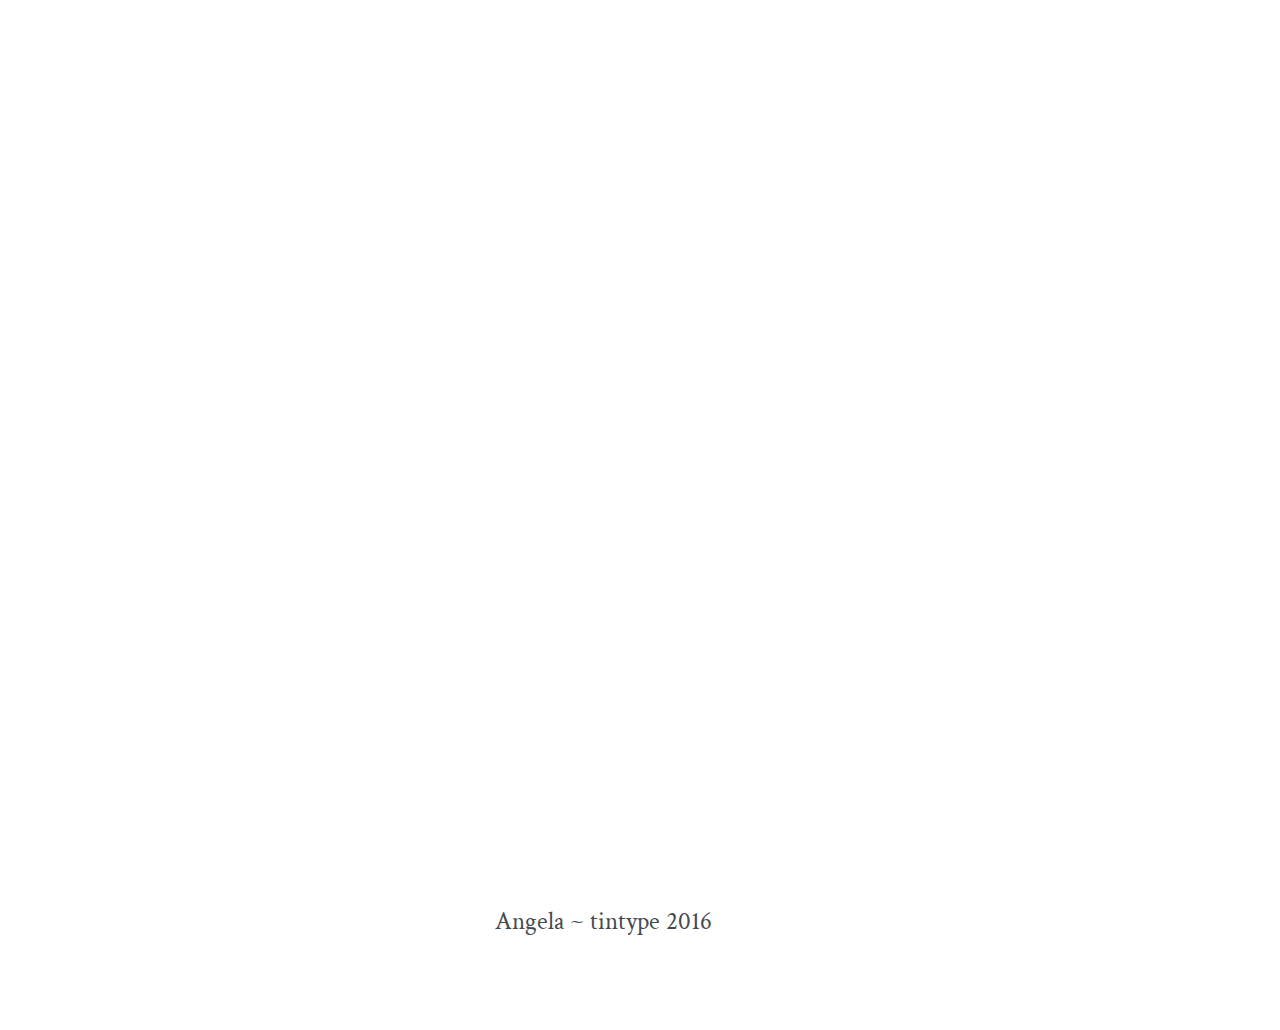
==== commit accba3bc: "Updated order of images" ====
--- a/index.html
+++ b/index.html
@@ -22,12 +22,12 @@
     </main>
     <main class="c-gallery">
       <figure class="c-picture">
+        <img src="/images/stillwatersrise.jpg" class="c-picture_image" alt="Stillwatersrise ~ tintype 2021" loading="lazy">
+        <figcaption class="c-picture_caption">Stillwatersrise ~ tintype 2021</figcaption>
+      </figure>
+      <figure class="c-picture">
         <img src="/images/mario.jpg" class="c-picture_image" alt="Mario ~ tintype 2020" loading="lazy">
         <figcaption class="c-picture_caption">Mario ~ tintype 2020</figcaption>
-      </figure>
-      <figure class="c-picture">
-        <img src="/images/stillwatersrise.jpg" class="c-picture_image" alt="Stillwatersrise ~ tintype 2021" loading="lazy">
-        <figcaption class="c-picture_caption">Stillwatersrise ~ tintype 2021</figcaption>
       </figure>
       <figure class="c-picture">
         <img src="/images/laura.jpg" class="c-picture_image" alt="Laura ~ ambrotype 2019" loading="lazy">
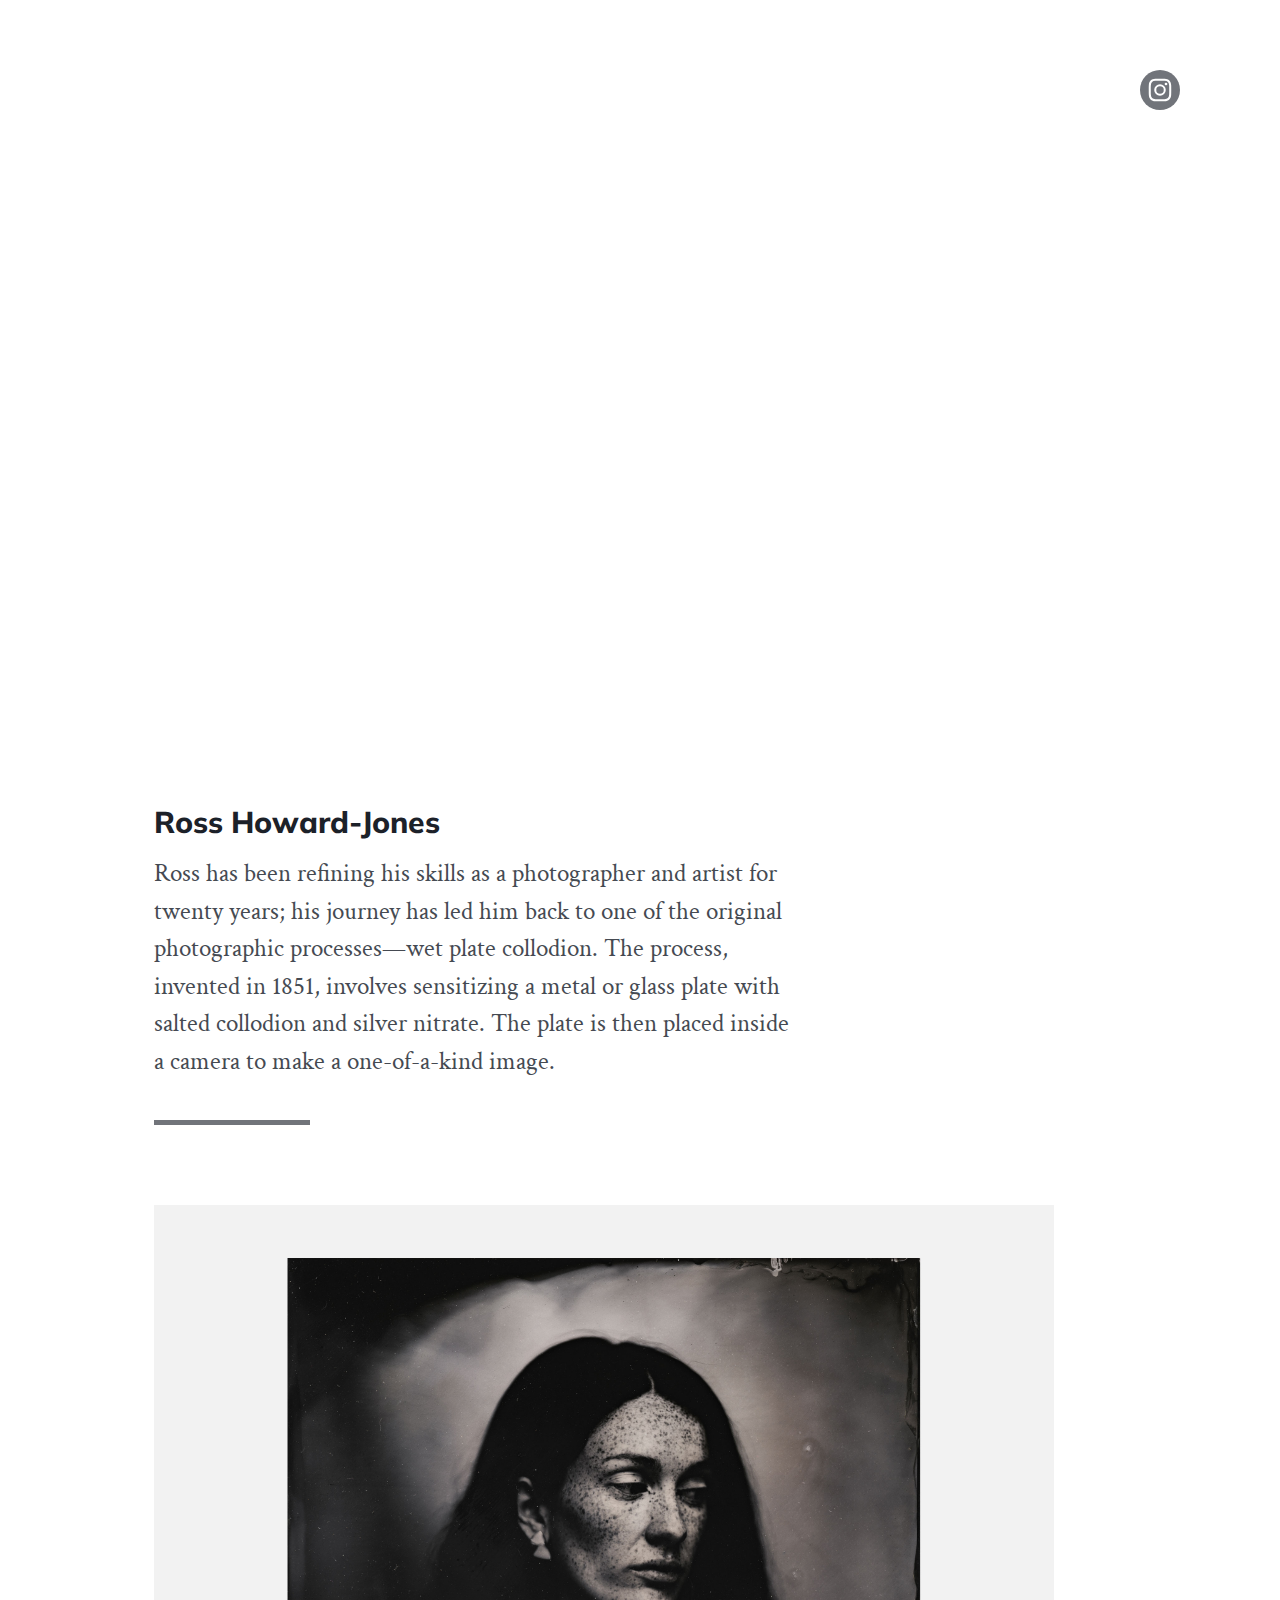
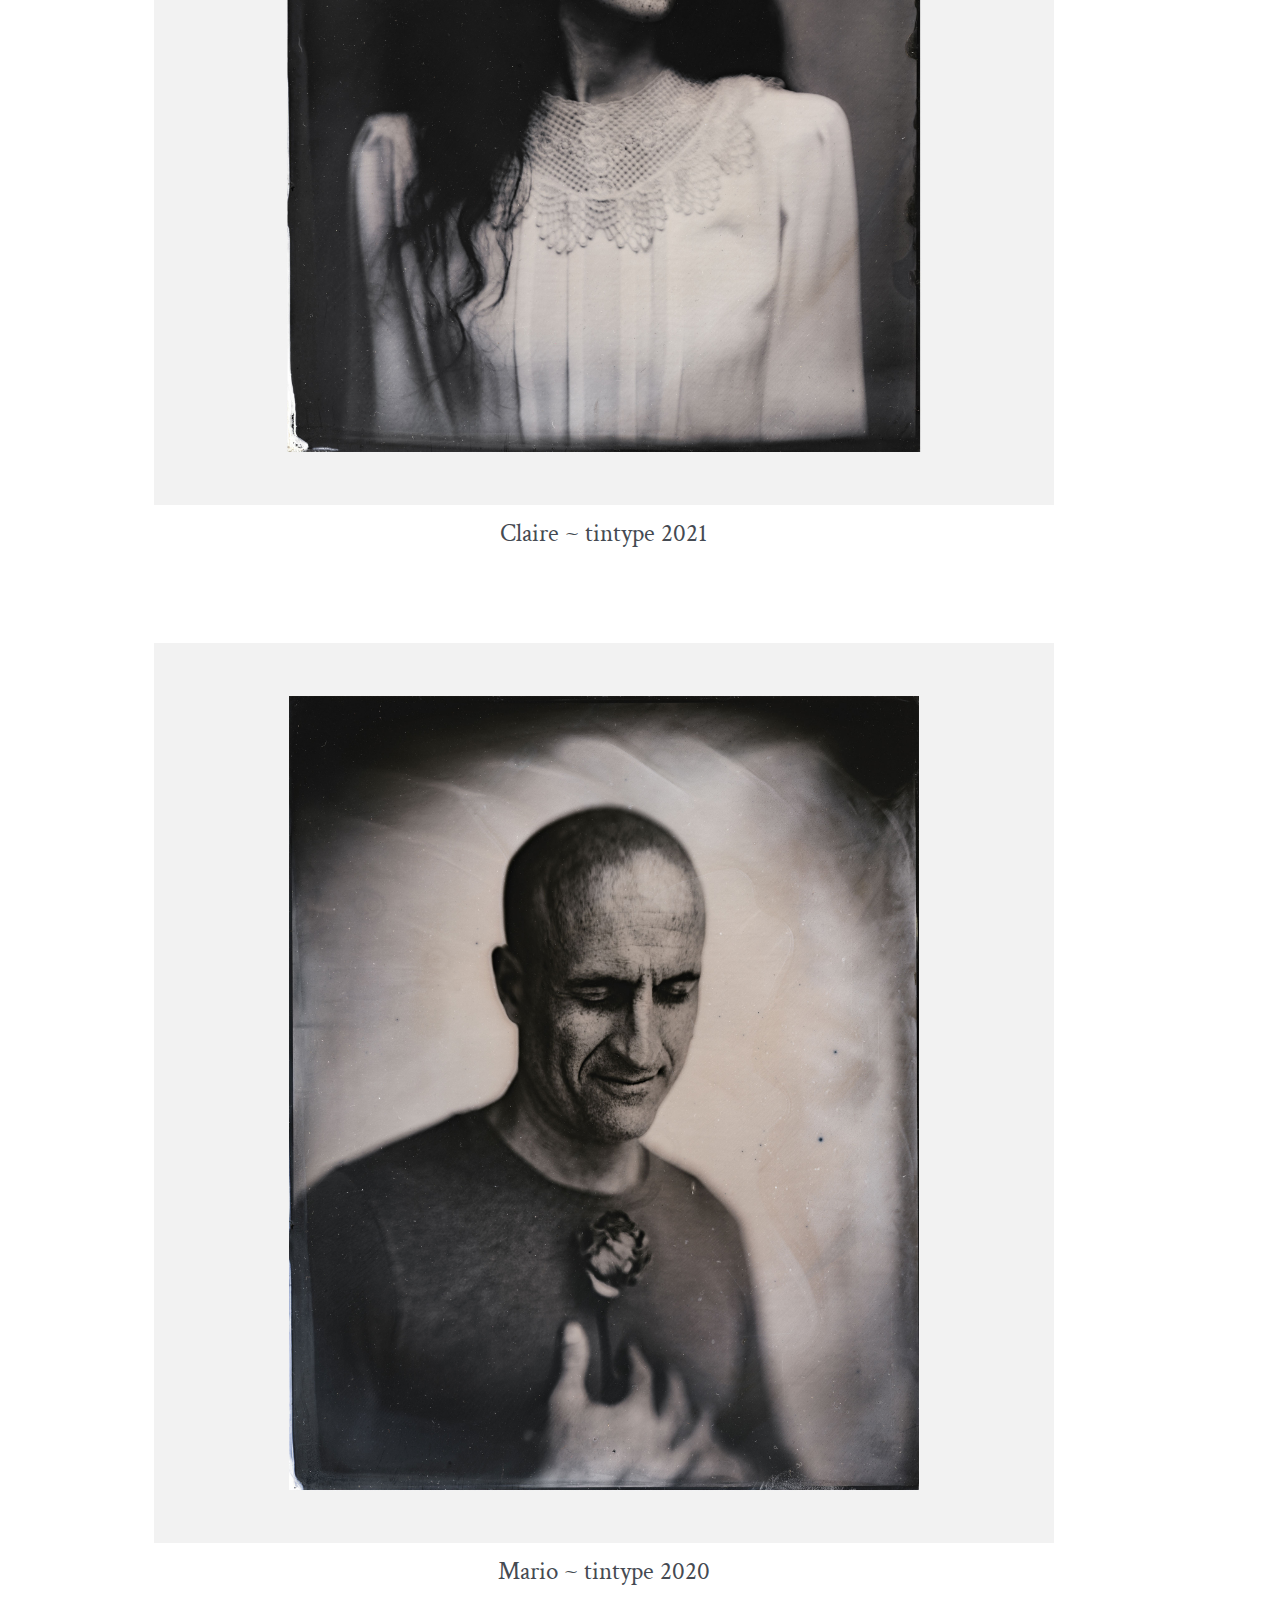
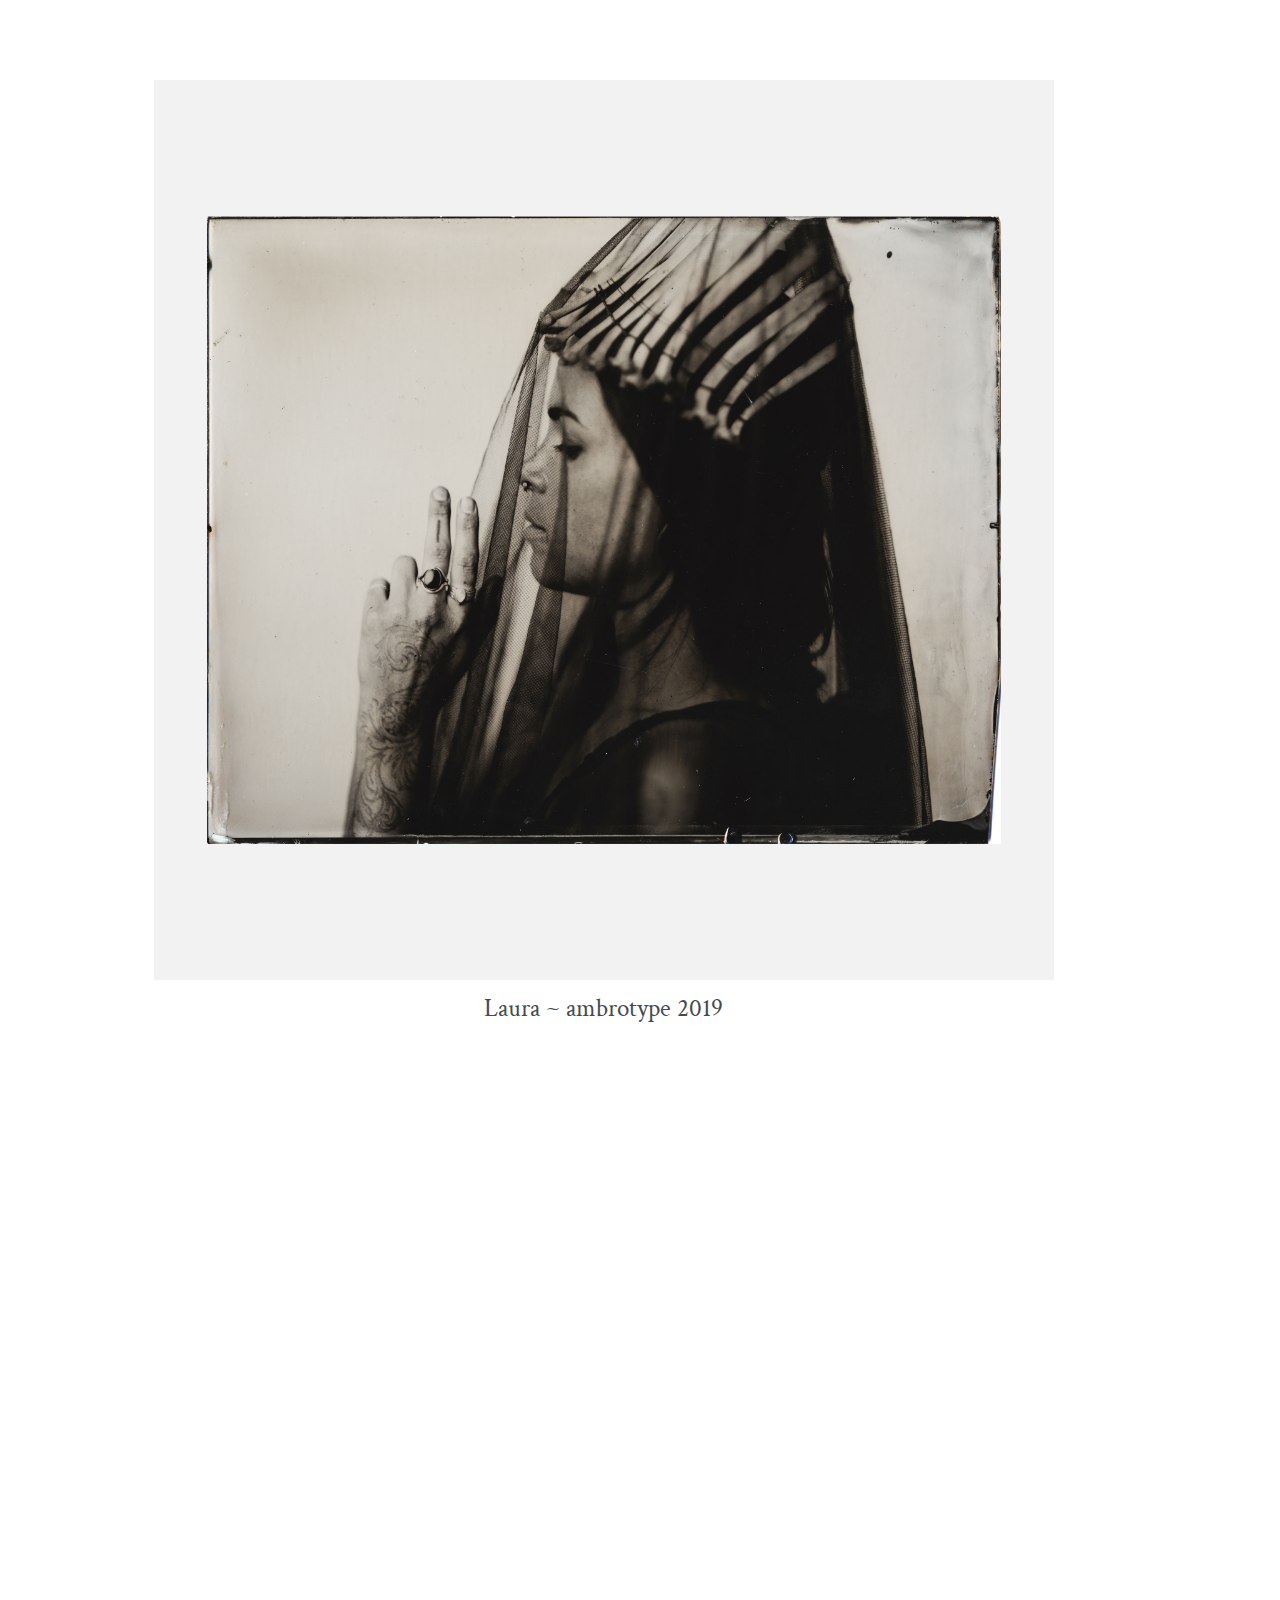
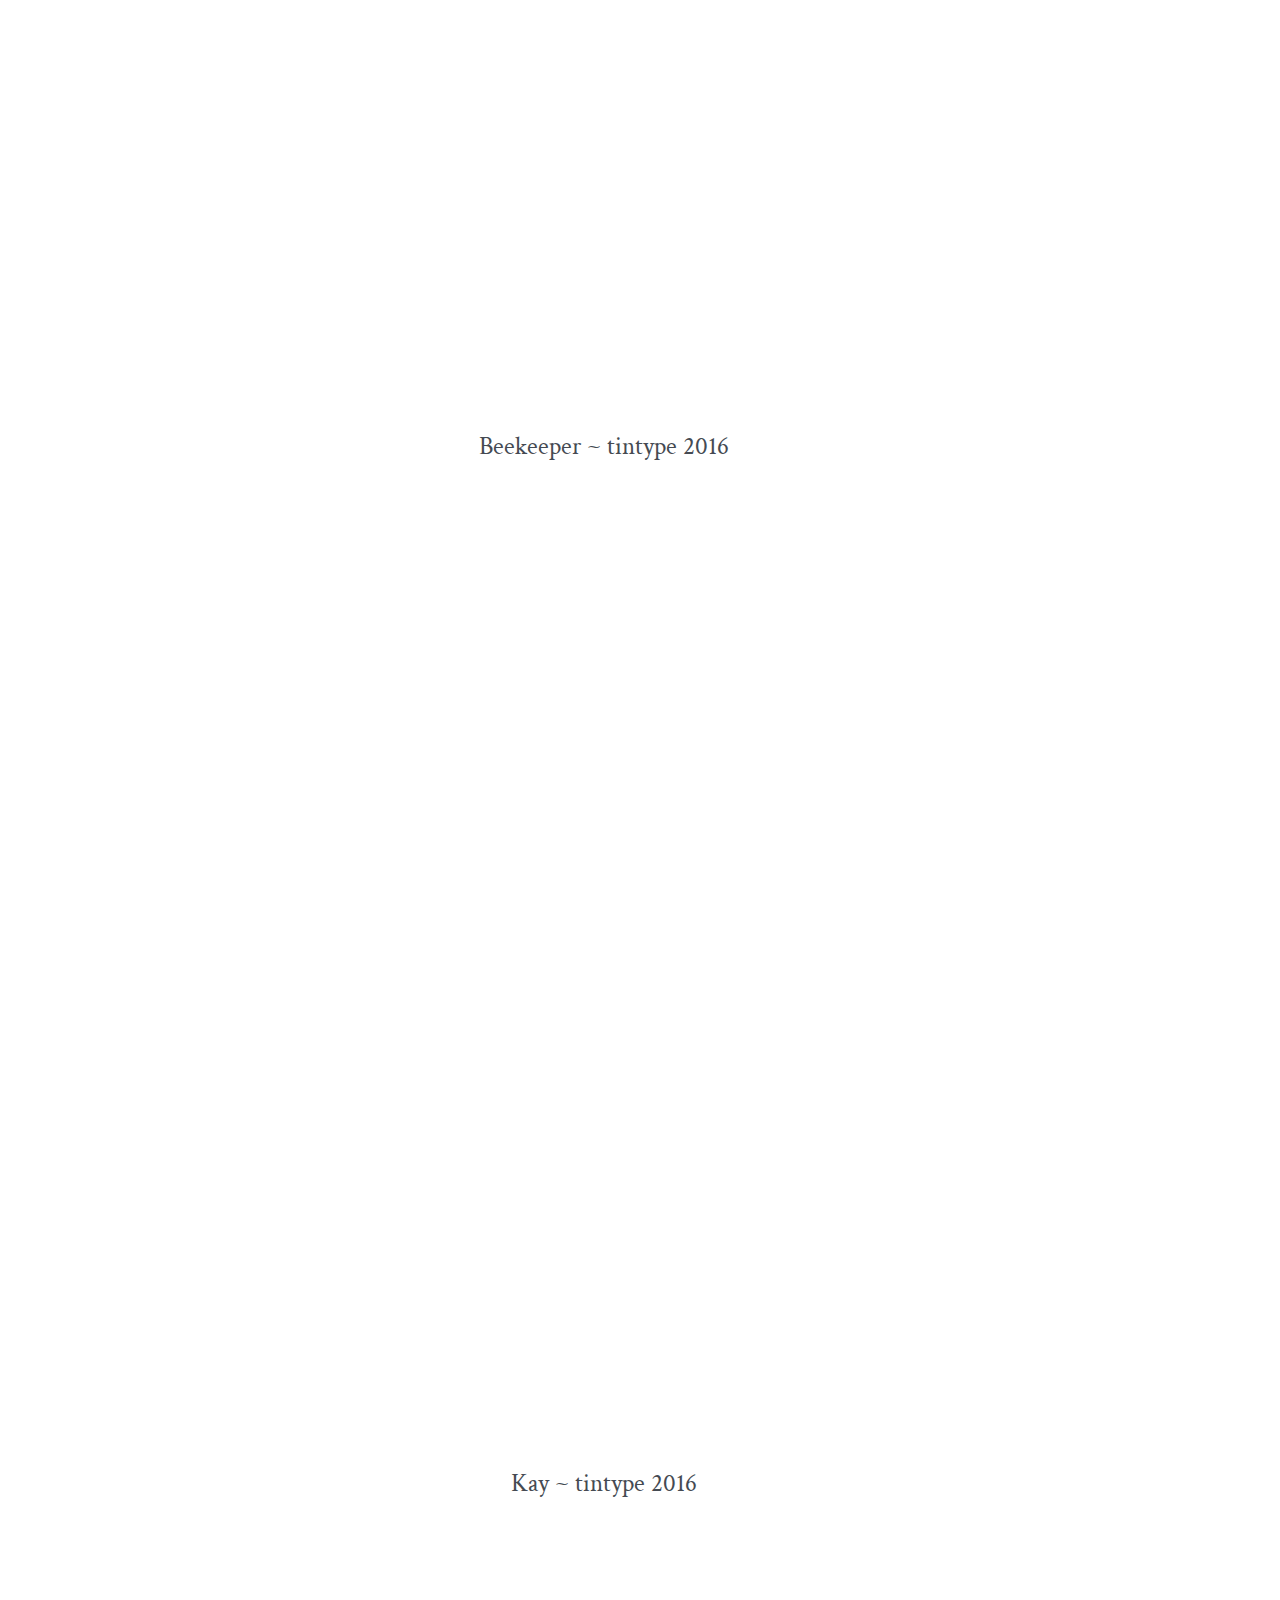
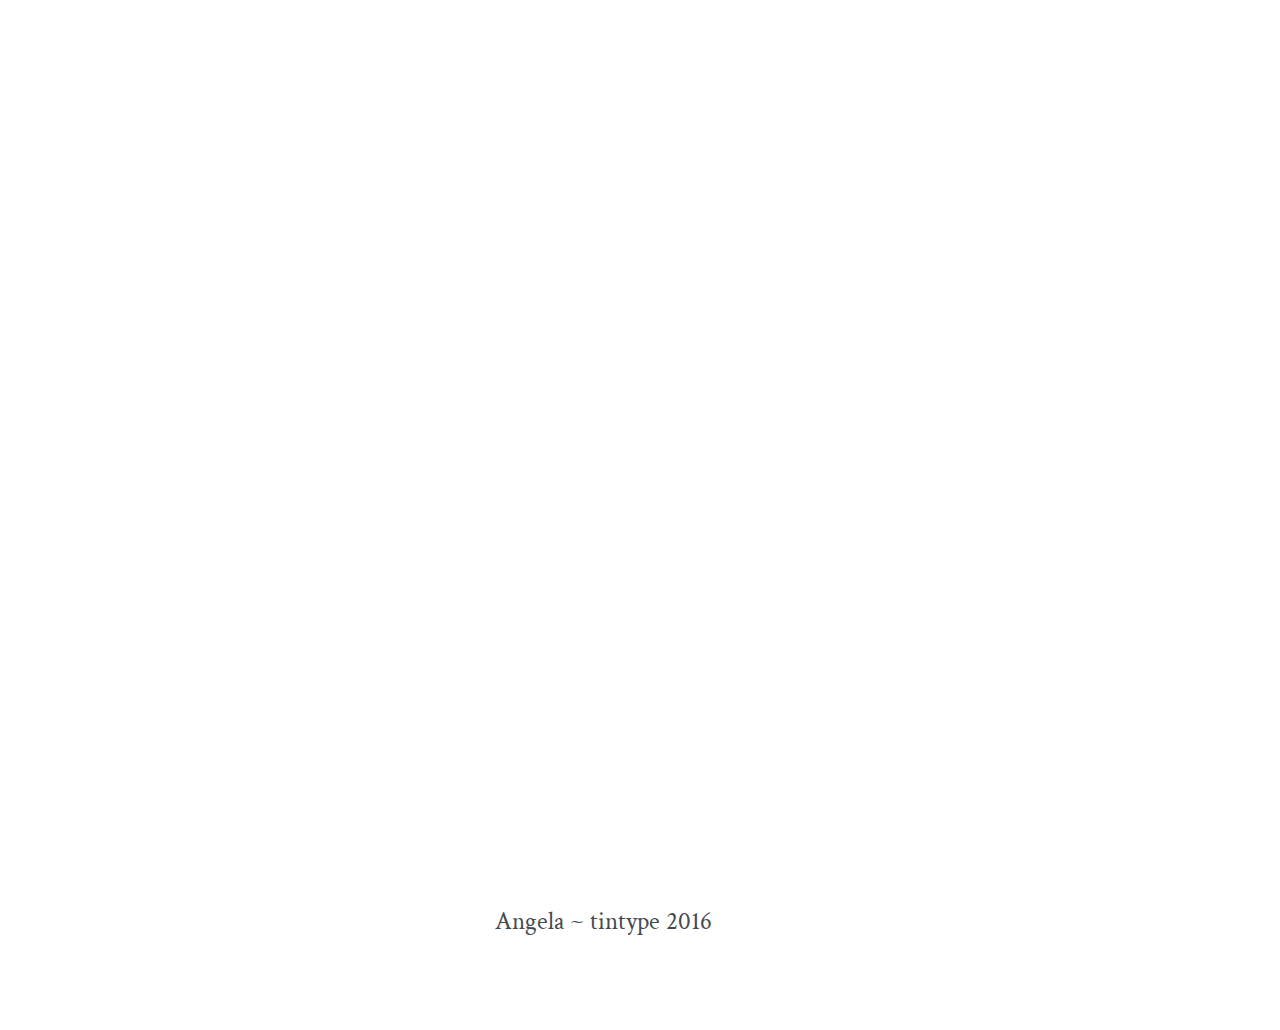
==== commit 9eee1149: "Updated Claire's image" ====
--- a/index.html
+++ b/index.html
@@ -22,8 +22,8 @@
     </main>
     <main class="c-gallery">
       <figure class="c-picture">
-        <img src="/images/stillwatersrise.jpg" class="c-picture_image" alt="Stillwatersrise ~ tintype 2021" loading="lazy">
-        <figcaption class="c-picture_caption">Stillwatersrise ~ tintype 2021</figcaption>
+        <img src="/images/claire.jpg" class="c-picture_image" alt="Claire ~ tintype 2021" loading="lazy">
+        <figcaption class="c-picture_caption">Claire ~ tintype 2021</figcaption>
       </figure>
       <figure class="c-picture">
         <img src="/images/mario.jpg" class="c-picture_image" alt="Mario ~ tintype 2020" loading="lazy">
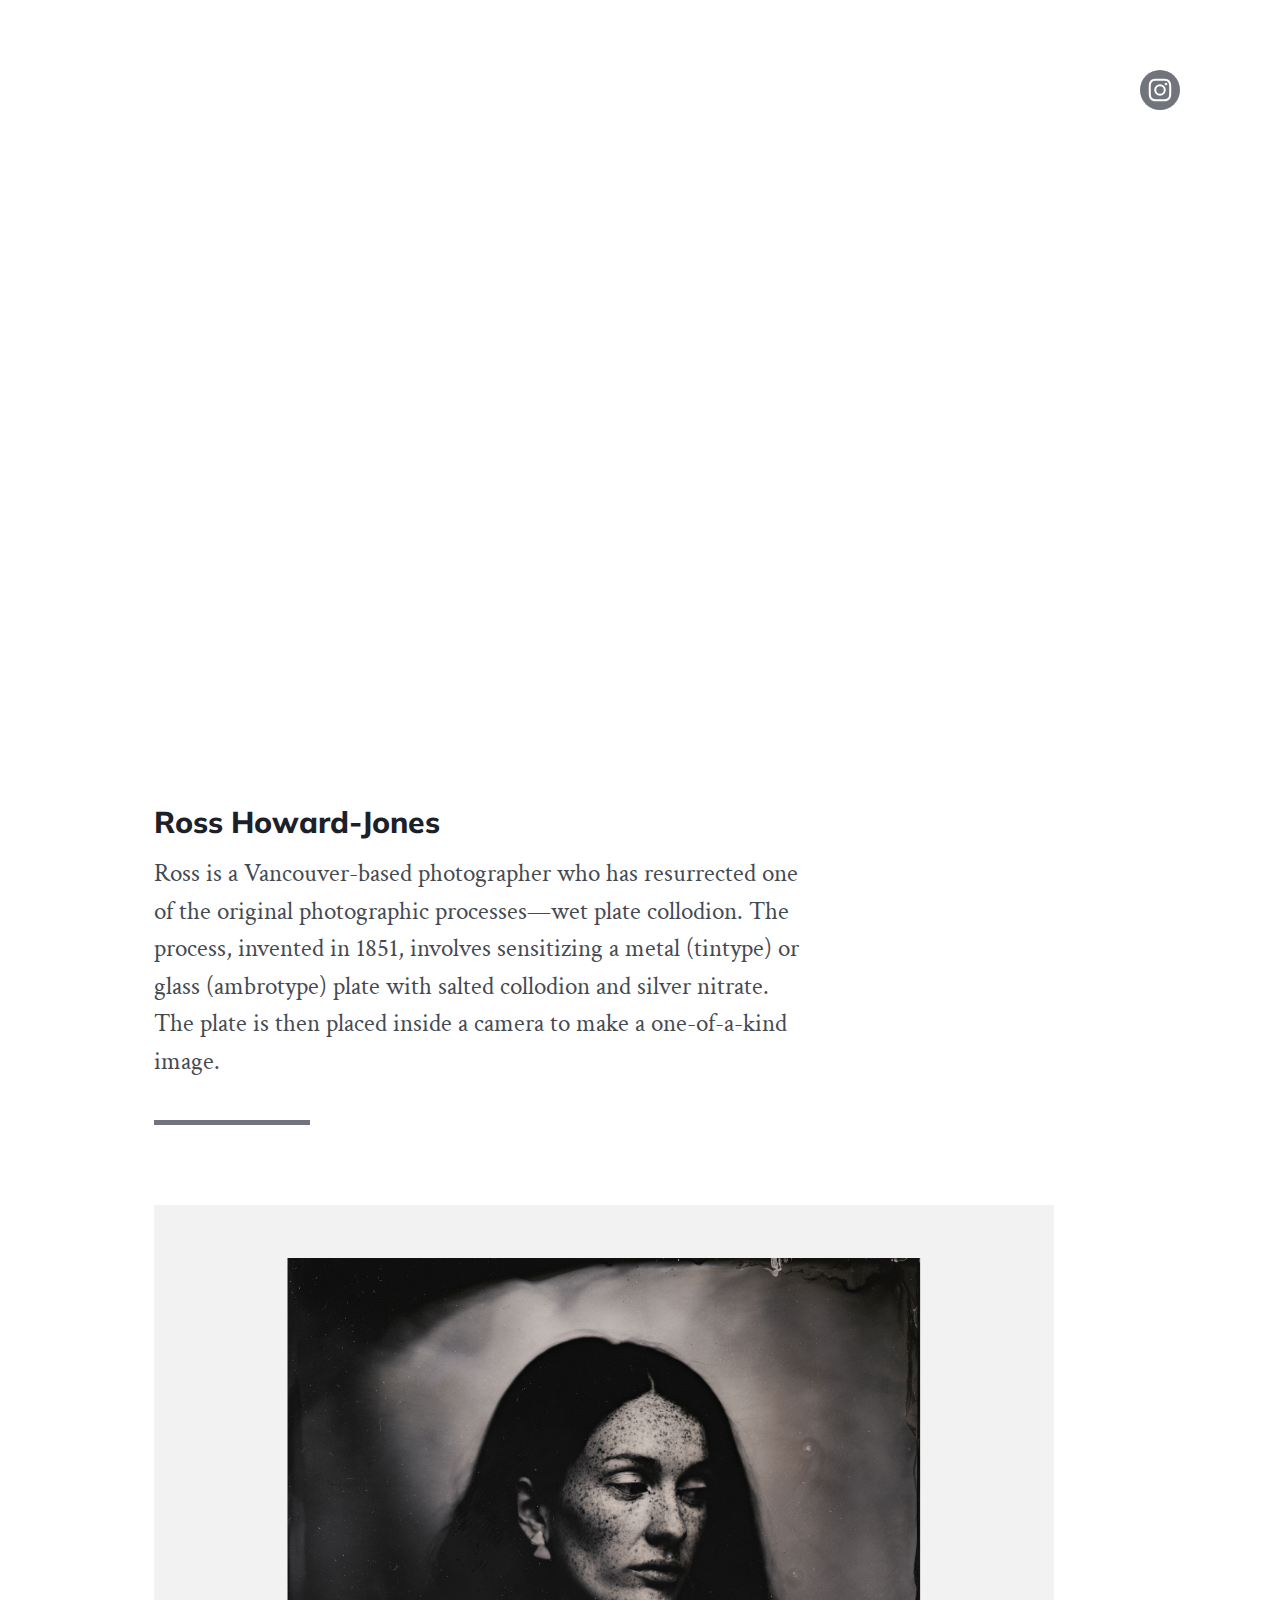
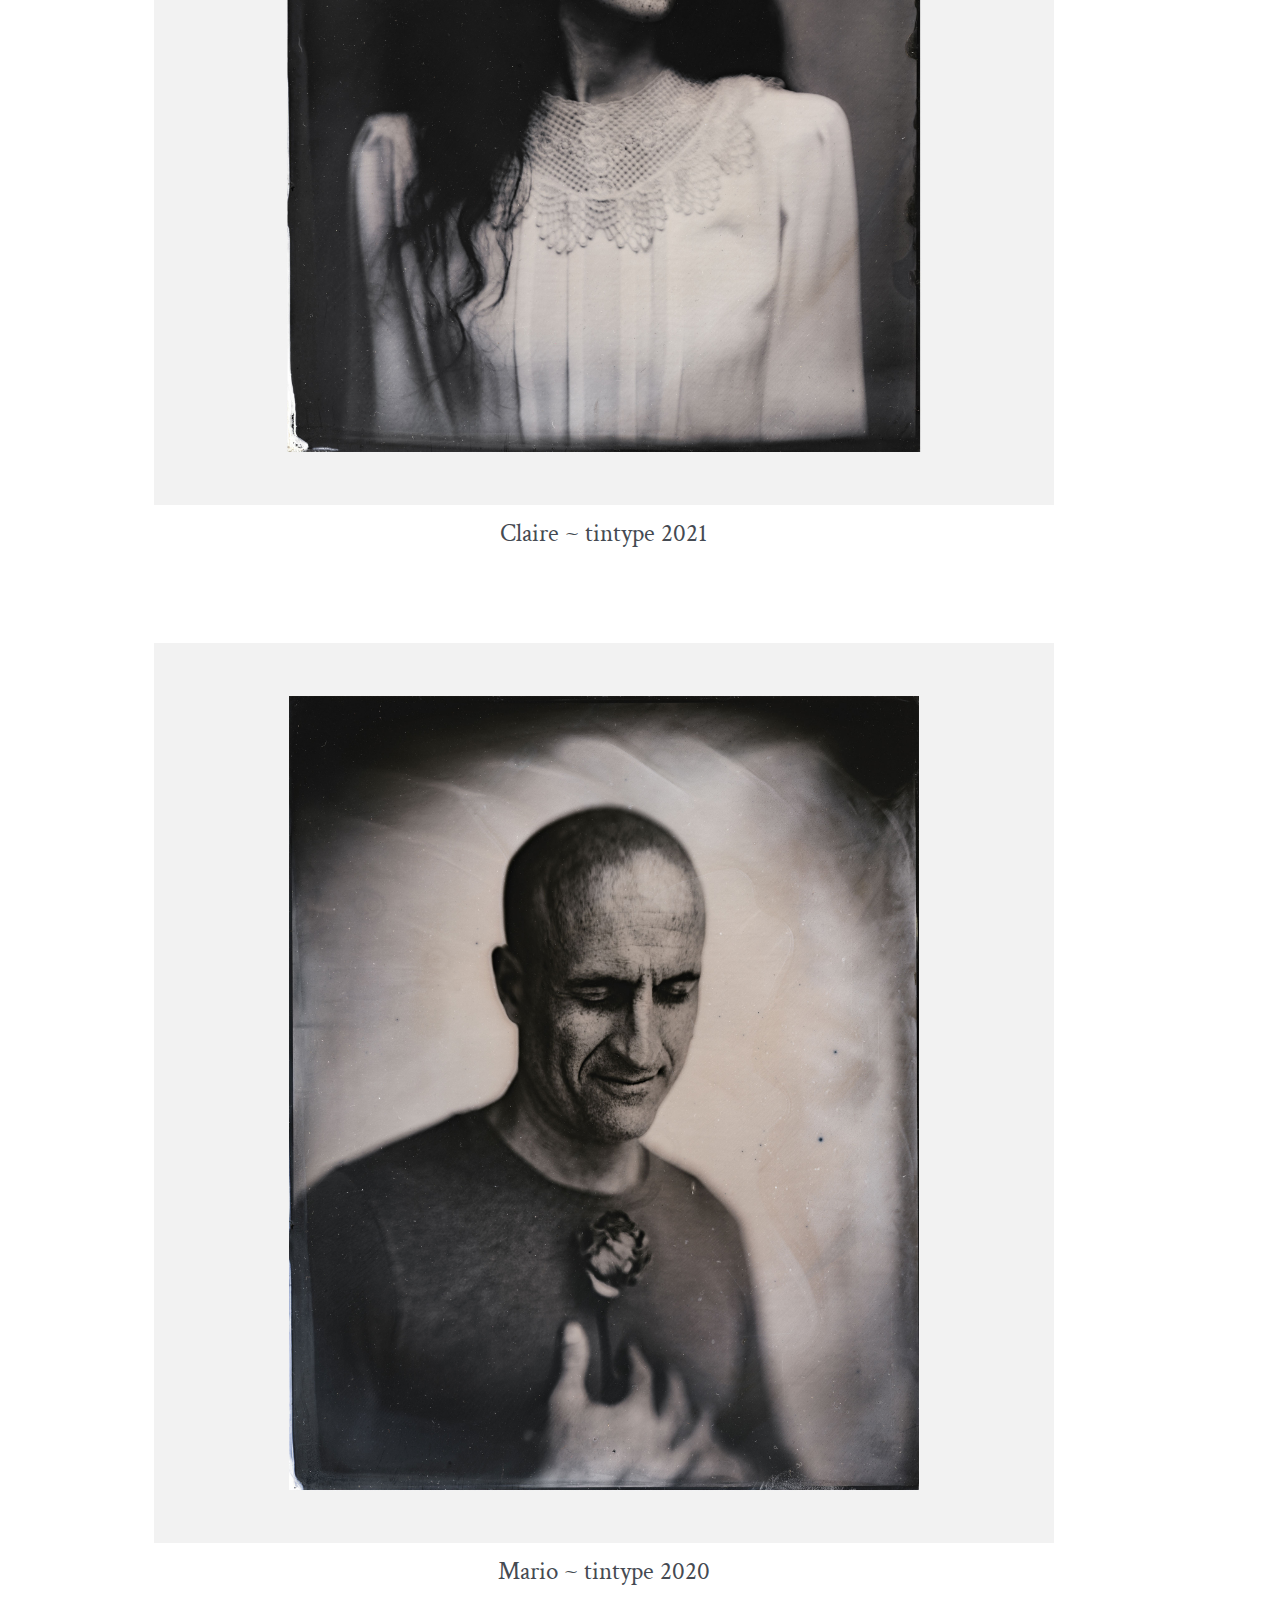
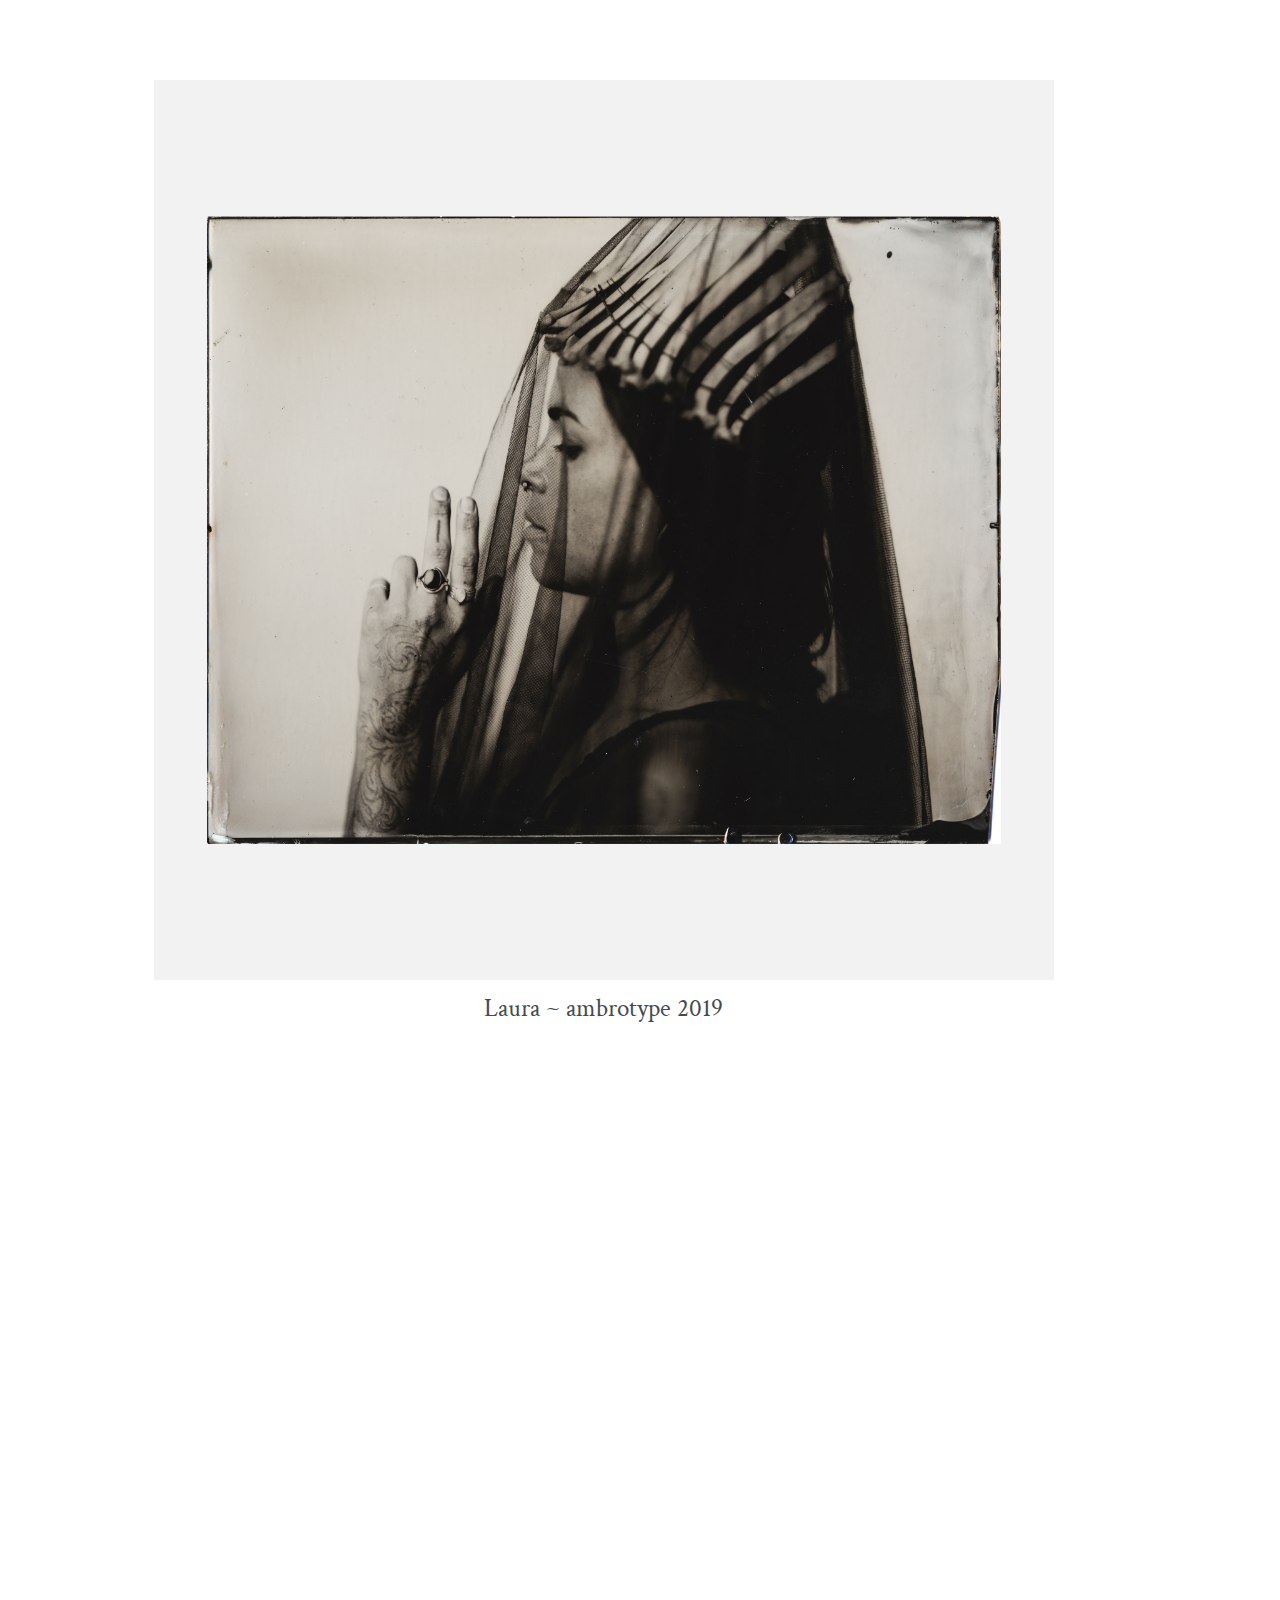
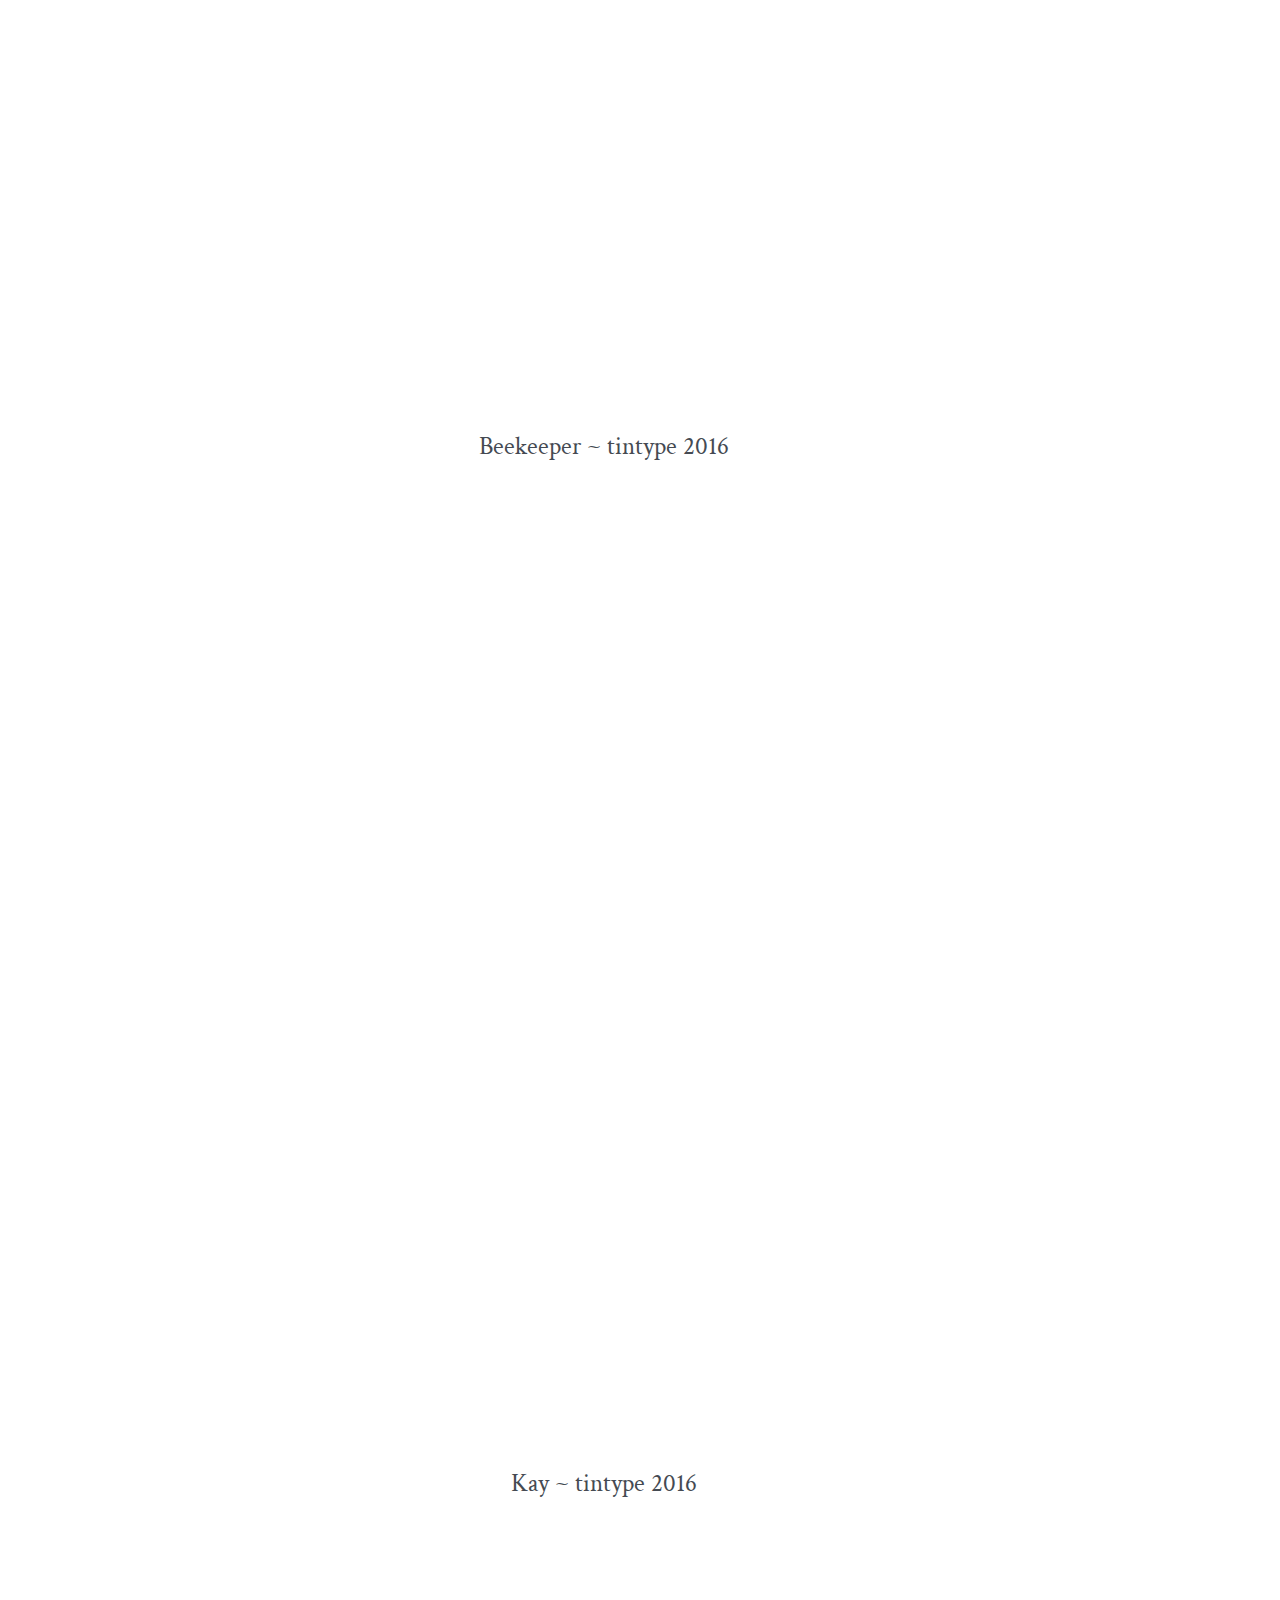
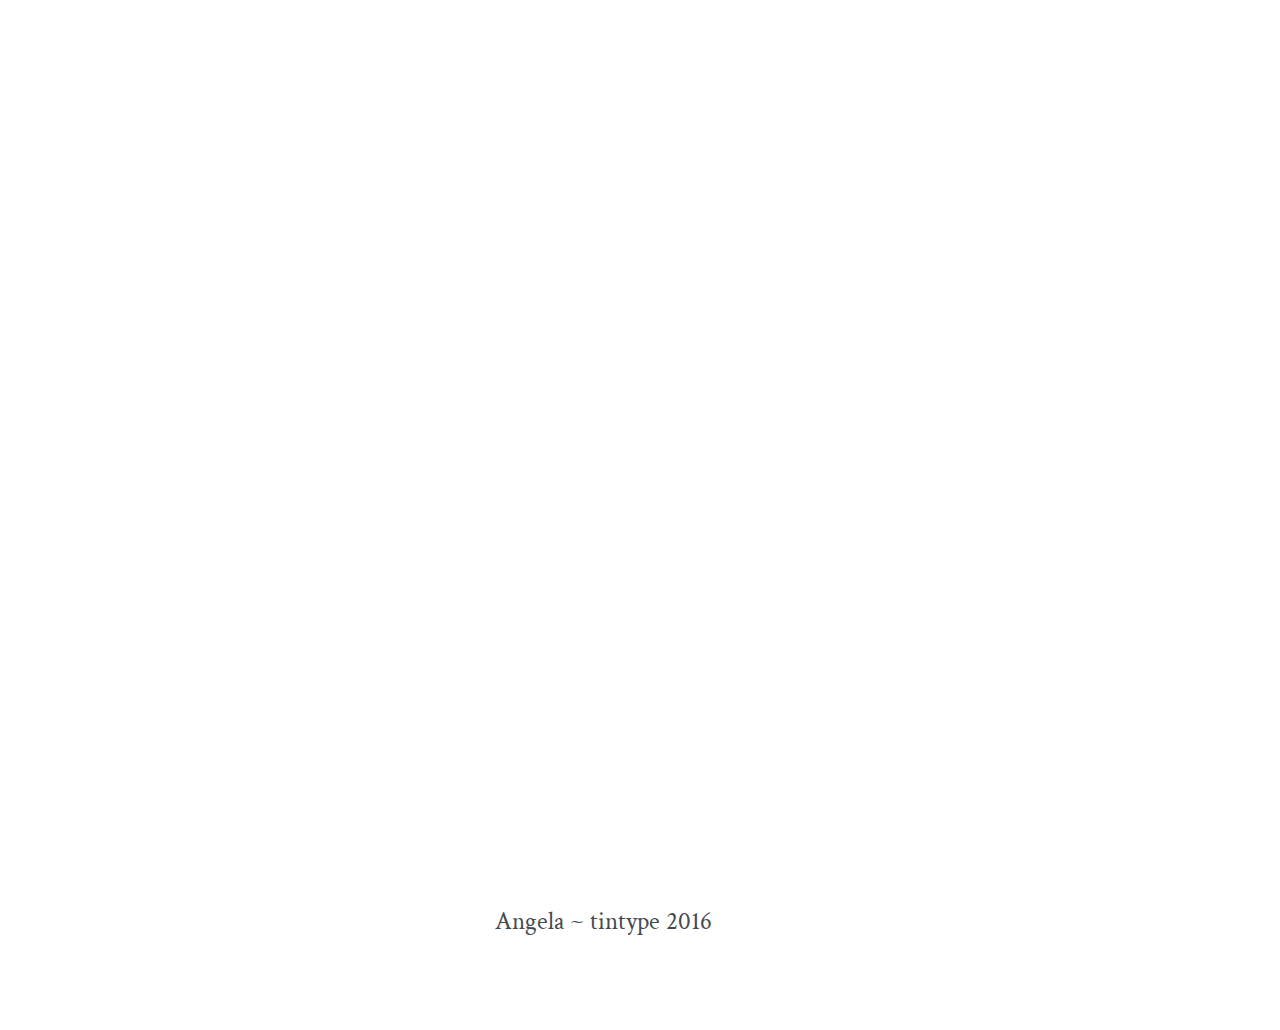
==== commit 0d0b724d: "Cleaned up CSS and added portrait session page" ====
--- a/index.html
+++ b/index.html
@@ -3,8 +3,8 @@
   <head>
     <meta charset="utf-8">
     <meta name="viewport" content="width=device-width, initial-scale=1.0, maximum-scale=1.0">
-    <title>Ross Howard-Jones - Wet Plate Photography</title>
-    <meta name="description" content="Creating images of people and life on metal, glass, film, paper and sensors.">
+    <title>Ross Howard-Jones - wet plate photographer Vancouver</title>
+    <meta name="description" content="Creating wet plates images of people and life on metal (tintypes) and glass (ambrotypes).">
     <link rel="shortcut icon" href="/favicon.ico">
     <link rel="stylesheet" href="/css/main.css">
     <link href="https://fonts.googleapis.com/css?family=Crimson+Text:400,600" rel="stylesheet">
@@ -16,11 +16,11 @@
         <source src="documentary-480p.mp4" type="video/mp4">
       </video>
     </div>
-    <main class="c-main -is-contained">
+    <section class="c-section -intro">
       <h1 class="c-heading -level-1">Ross Howard-Jones</h1>
-      <p class="c-text">Ross has been refining his skills as a photographer and artist for twenty years; his journey has led him back to one of the original photographic processes—wet plate collodion. The process, invented in 1851, involves sensitizing a metal or glass plate with salted collodion and silver nitrate. The plate is then placed inside a camera to make a one-of-a-kind image.</p>
-    </main>
-    <main class="c-gallery">
+      <p class="c-text">Ross is a Vancouver-based photographer who has resurrected one of the original photographic processes—wet plate collodion. The process, invented in 1851, involves sensitizing a metal (tintype) or glass (ambrotype) plate with salted collodion and silver nitrate. The plate is then placed inside a camera to make a one-of-a-kind image.</p>
+    </section>
+    <section class="c-gallery">
       <figure class="c-picture">
         <img src="/images/claire.jpg" class="c-picture_image" alt="Claire ~ tintype 2021" loading="lazy">
         <figcaption class="c-picture_caption">Claire ~ tintype 2021</figcaption>
@@ -45,18 +45,19 @@
         <img src="/images/angela.jpg" class="c-picture_image" alt="Angela ~ tintype 2016" loading="lazy">
         <figcaption class="c-picture_caption">Angela ~ tintype 2016</figcaption>
       </figure>
-    </main>
+    </section>
     <nav class="c-nav">
       <ul class="c-nav_list">
-        <li class="c-nav_item"><a href="https://www.instagram.com/rosshowardjones/" class="c-nav_link">
+        <li class="c-nav_item">
+          <a href="https://www.instagram.com/rosshowardjones/" class="c-nav_link -icon">
           <span class="c-nav_text">Instagram</span>
           <span class="c-nav_icon">
             <svg xmlns="http://www.w3.org/2000/svg" viewBox="0 0 24 24">
               <path d="M16.8045,6.11625a1.08,1.08,0,1,0,1.07925,1.08A1.08044,1.08044,0,0,0,16.8045,6.11625ZM12,15a3,3,0,1,1,3-3A2.99965,2.99965,0,0,1,12,15Zm0-7.6215A4.62188,4.62188,0,1,0,16.6215,12,4.62167,4.62167,0,0,0,12,7.3785ZM12,3c-2.44425,0-2.75025.0105-3.71025.054-3.2685.15-5.085,1.9635-5.235,5.235C3.0105,9.24975,3,9.55575,3,12s.0105,2.751.054,3.711c.15,3.2685,1.9635,5.085,5.235,5.235C9.24975,20.9895,9.55575,21,12,21s2.751-.0105,3.711-.054c3.2655-.15,5.0865-1.9635,5.23425-5.235C20.9895,14.751,21,14.44425,21,12s-.0105-2.75025-.054-3.71025c-.147-3.2655-1.96275-5.085-5.23425-5.235C14.751,3.0105,14.44425,3,12,3Zm0,1.62225c2.403,0,2.688.009,3.6375.0525,2.439.111,3.57825,1.26825,3.68925,3.68925.0435.94875.05175,1.23375.05175,3.63675,0,2.40375-.009,2.688-.05175,3.63675-.11175,2.41875-1.248,3.57825-3.68925,3.68925-.9495.0435-1.233.0525-3.6375.0525-2.403,0-2.688-.009-3.63675-.0525-2.445-.11175-3.57825-1.27425-3.68925-3.69C4.6305,14.688,4.6215,14.40375,4.6215,12c0-2.403.00975-2.68725.0525-3.63675C4.78575,5.943,5.922,4.785,8.36325,4.674,9.31275,4.63125,9.597,4.62225,12,4.62225Z"/>
             </svg>
           </span>
-        </a>
-      </li>
+          </a>
+        </li>
       </ul>
     </nav>
   </body>
--- a/css/main.css
+++ b/css/main.css
@@ -1,10 +1,3 @@
-/*
-* Prefixed by https://autoprefixer.github.io
-* PostCSS: v8.3.6,
-* Autoprefixer: v10.3.1
-* Browsers: last 4 version
-*/
-
 html,
 body,
 div,
@@ -109,6 +102,9 @@
 body {
   line-height: 1;
 }
+strong {
+  font-weight: 600;
+}
 ol,
 ul {
   list-style: none;
@@ -176,11 +172,19 @@
 a:hover {
   color: #4288a6;
 }
-a.u-underlined {
+p {
+  margin-bottom: 2rem;
+}
+.u-underlined {
   text-decoration: underline;
 }
 .u-note {
+  max-width: 80rem;
+  margin-top: 4rem;
+  margin-bottom: 4rem;
+  padding: 4rem;
   background: #fdfbd1;
+  font-size: 2.5rem;
 }
 .c-forsale {
   margin-bottom: 8rem;
@@ -192,7 +196,10 @@
   -webkit-box-pack: justify;
   -ms-flex-pack: justify;
   justify-content: space-between;
-  padding: 2rem 0;
+  -webkit-box-align: center;
+      -ms-flex-align: center;
+          align-items: center;
+  padding: 1.5rem 0;
   border-bottom: 1px solid #ccc;
 }
 .c-forsale_heading {
@@ -201,8 +208,12 @@
 .c-forsale_price {
   -webkit-box-flex: 0;
   -ms-flex: 0 0 auto;
-  flex: 0 0 auto;
-  margin-left: 2rem;
+  flex: 0 1 auto;
+  margin-left: 4rem;
+  text-align: right;
+}
+.c-forsale_price-additional {
+  font-size: 2rem
 }
 .c-heading {
   margin: 0 0 1rem 0;
@@ -216,14 +227,17 @@
 .c-heading.-level-2 {
   font-size: 2.5rem;
 }
-.c-main {
+.c-section {
   margin: 8rem 0;
   padding: 0 12vw;
 }
-.c-main.-is-contained {
+.c-section.-intro {
   max-width: 65rem;
 }
-.c-main.-is-contained::after {
+.c-section.-intro *:last-child {
+  margin-bottom: 4rem;
+}
+.c-section.-intro::after {
   content: "";
   display: block;
   width: 24%;
@@ -241,6 +255,11 @@
     right: 4rem;
   }
 }
+@media only screen and (min-width: 1224px) {
+  .c-nav {
+    font-size: 2.5rem;
+  }
+}
 .c-nav_list {
   display: -webkit-box;
   display: -ms-flexbox;
@@ -254,6 +273,8 @@
   display: -webkit-box;
   display: -ms-flexbox;
   display: flex;
+}
+.c-nav_link.-icon {
   width: 4rem;
   height: 4rem;
   overflow: hidden;
@@ -346,7 +367,4 @@
   max-width: 100vh;
   padding: 1rem 0;
   text-align: center;
-}
-.c-text {
-  margin-bottom: 4rem;
-}
+}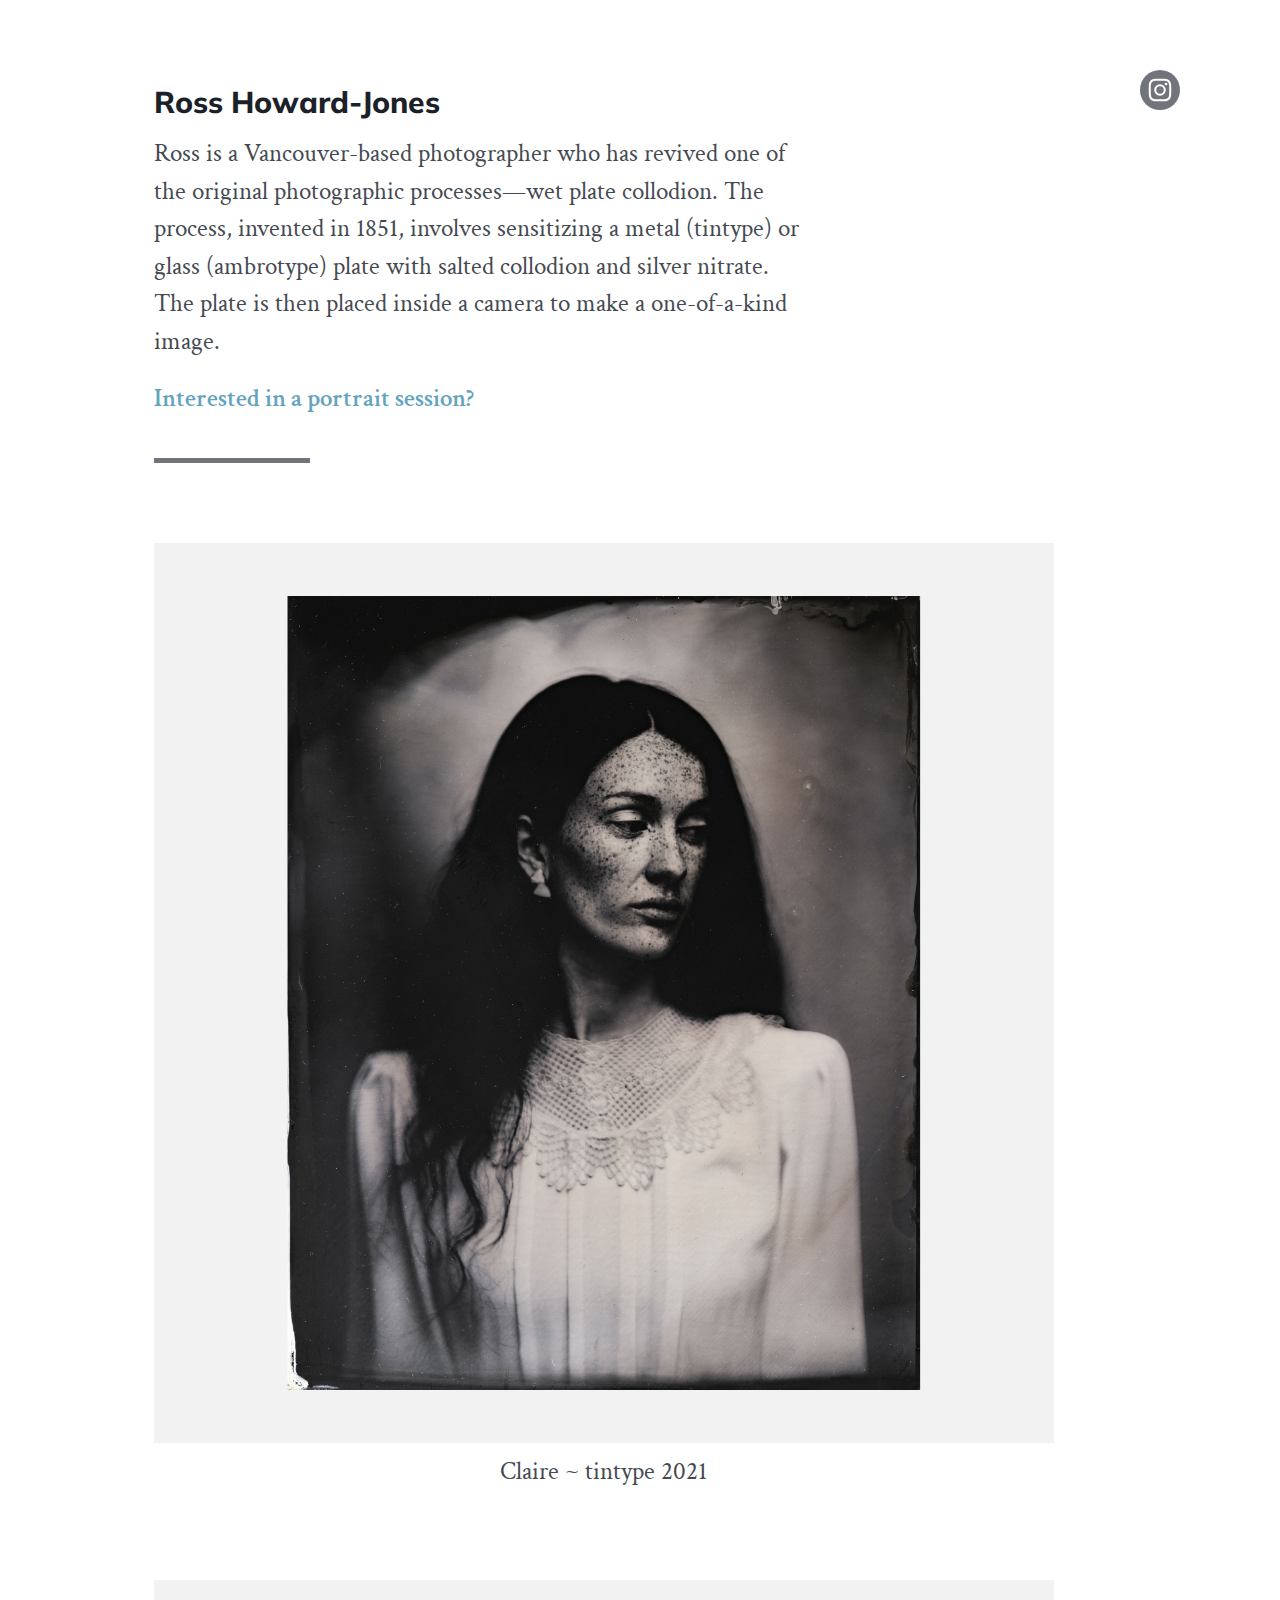
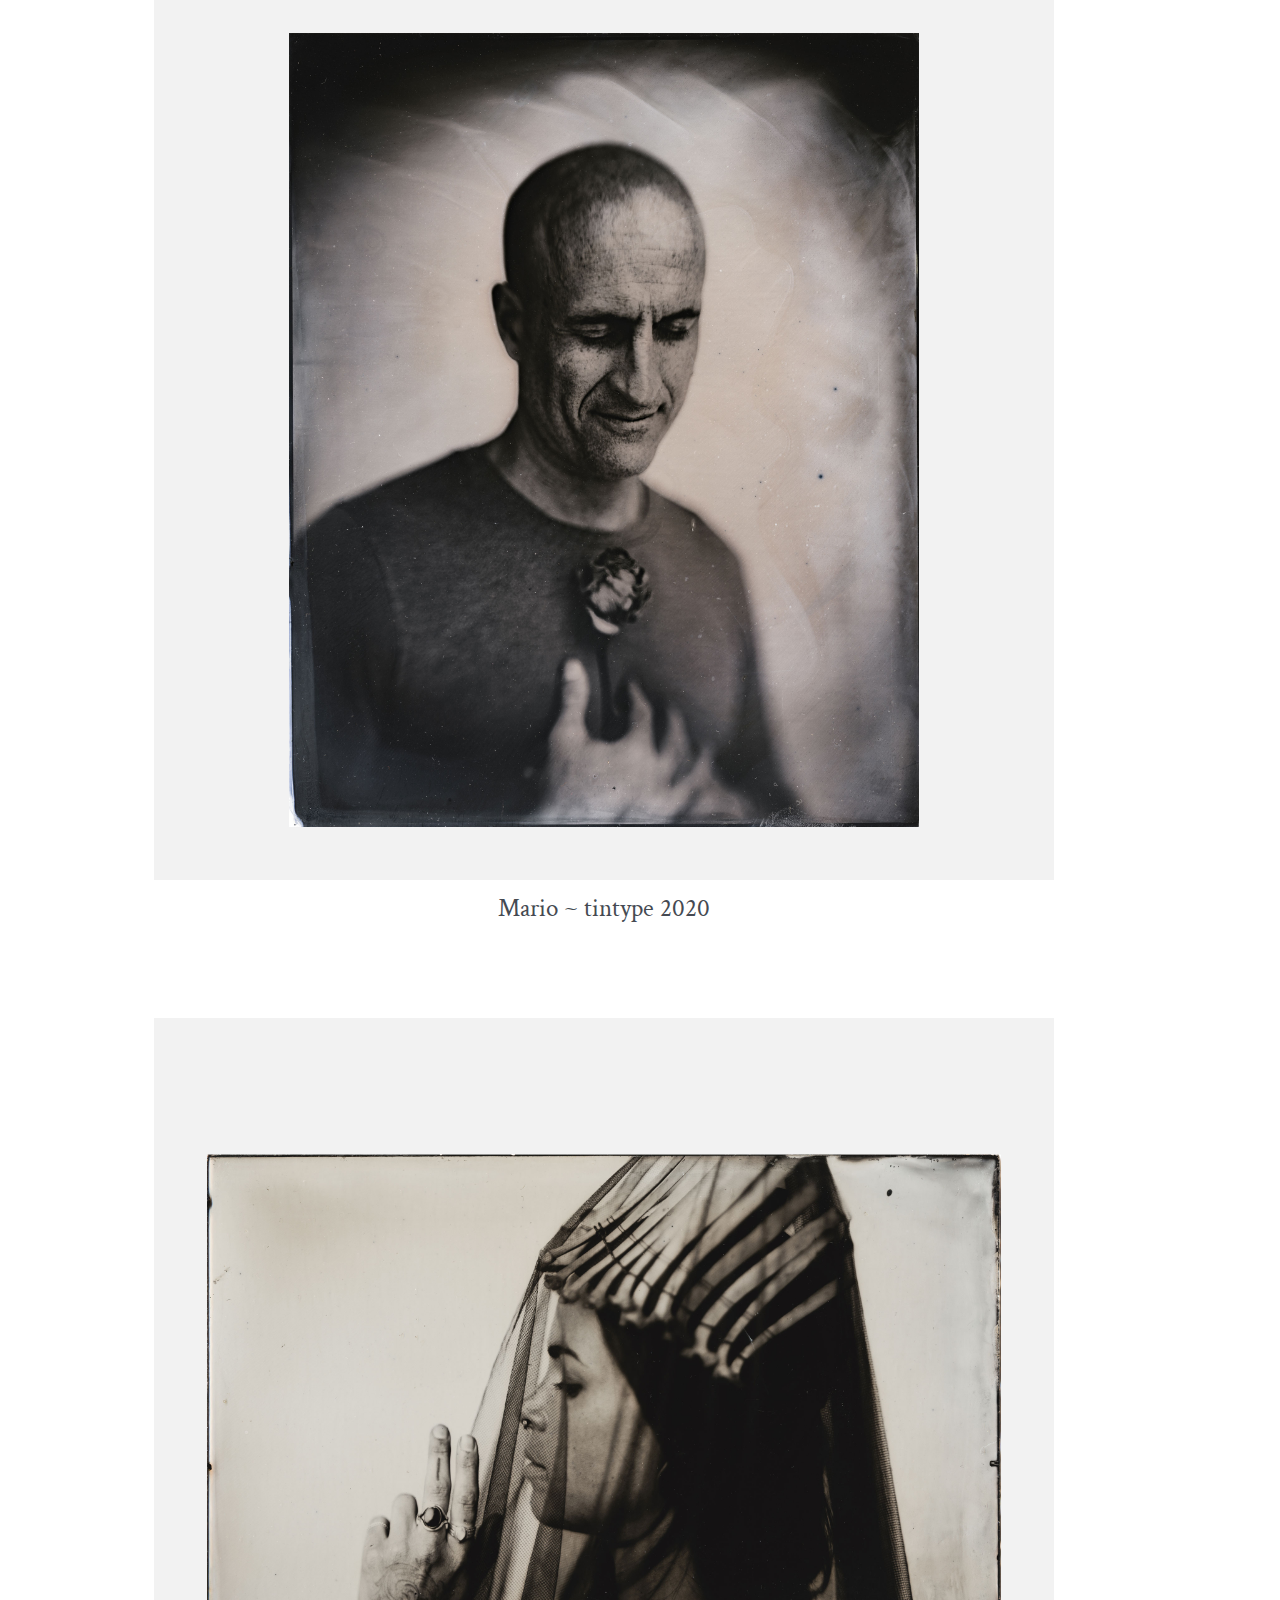
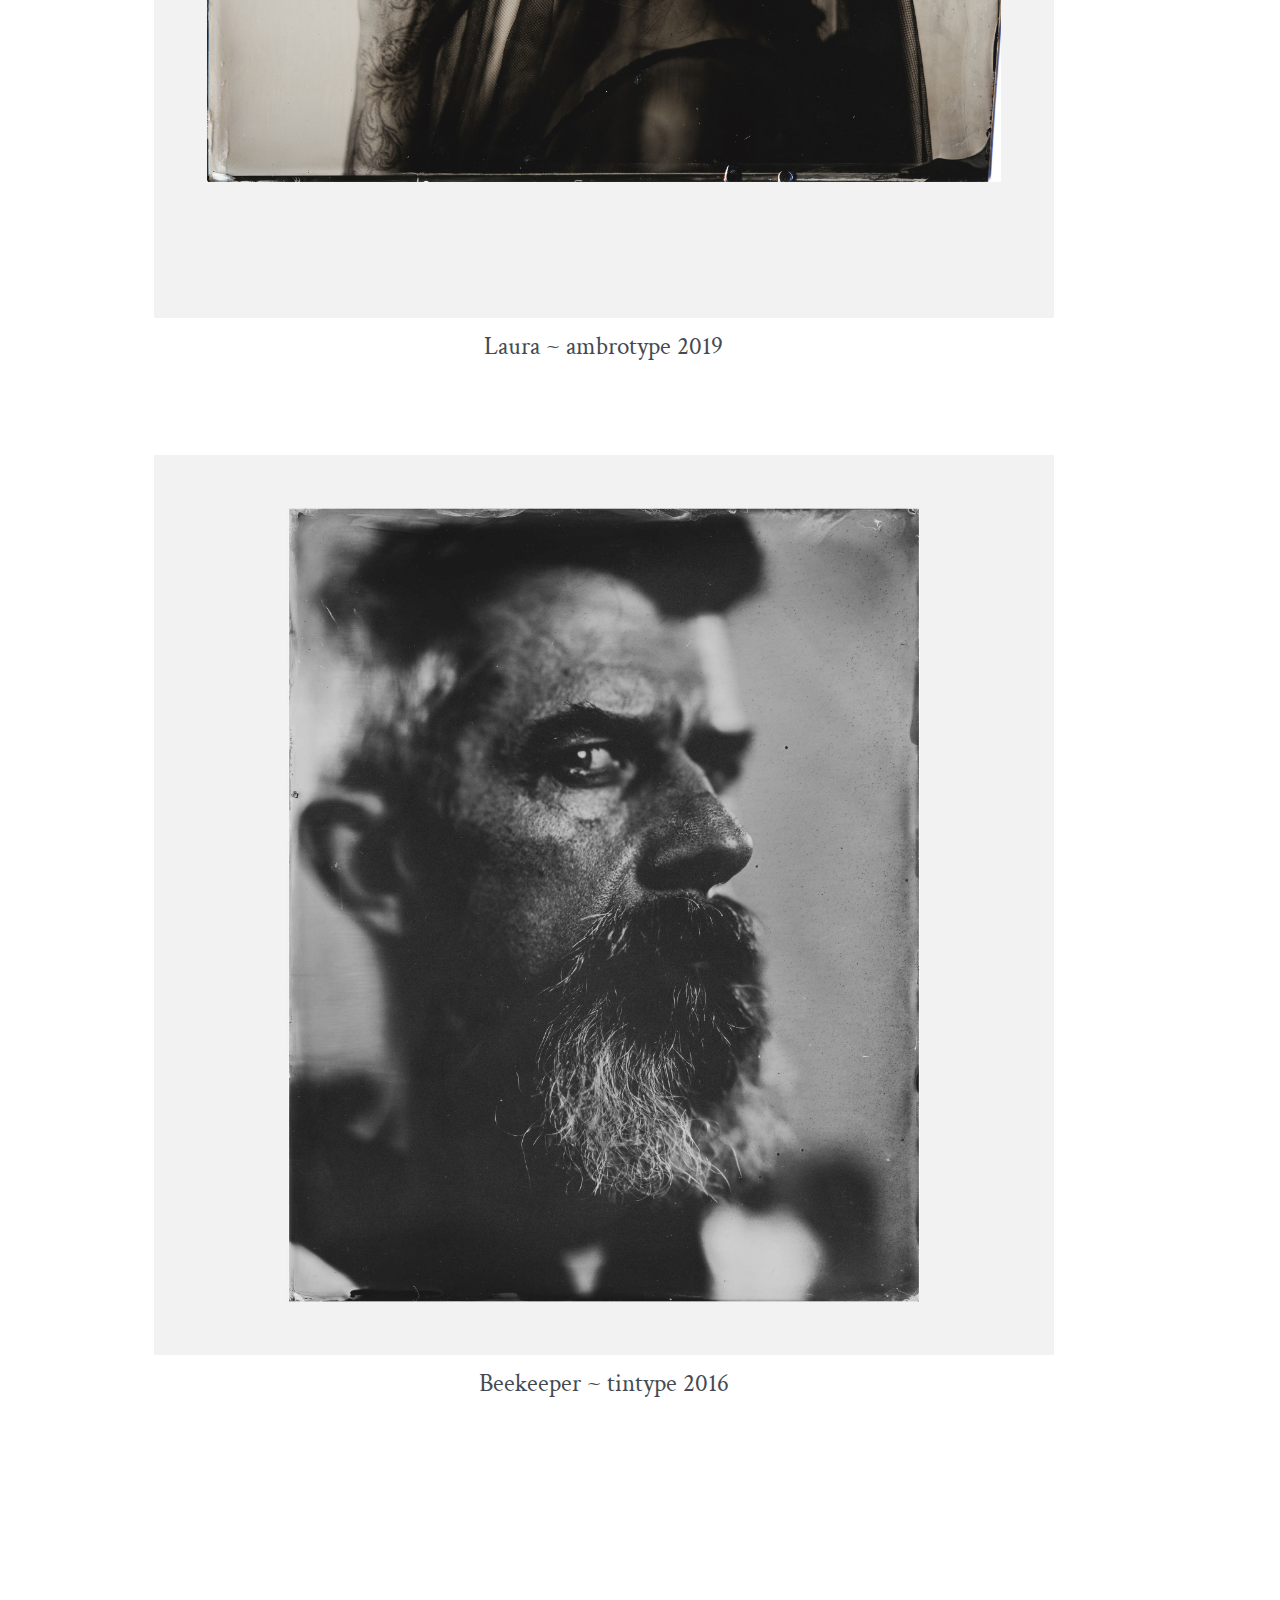
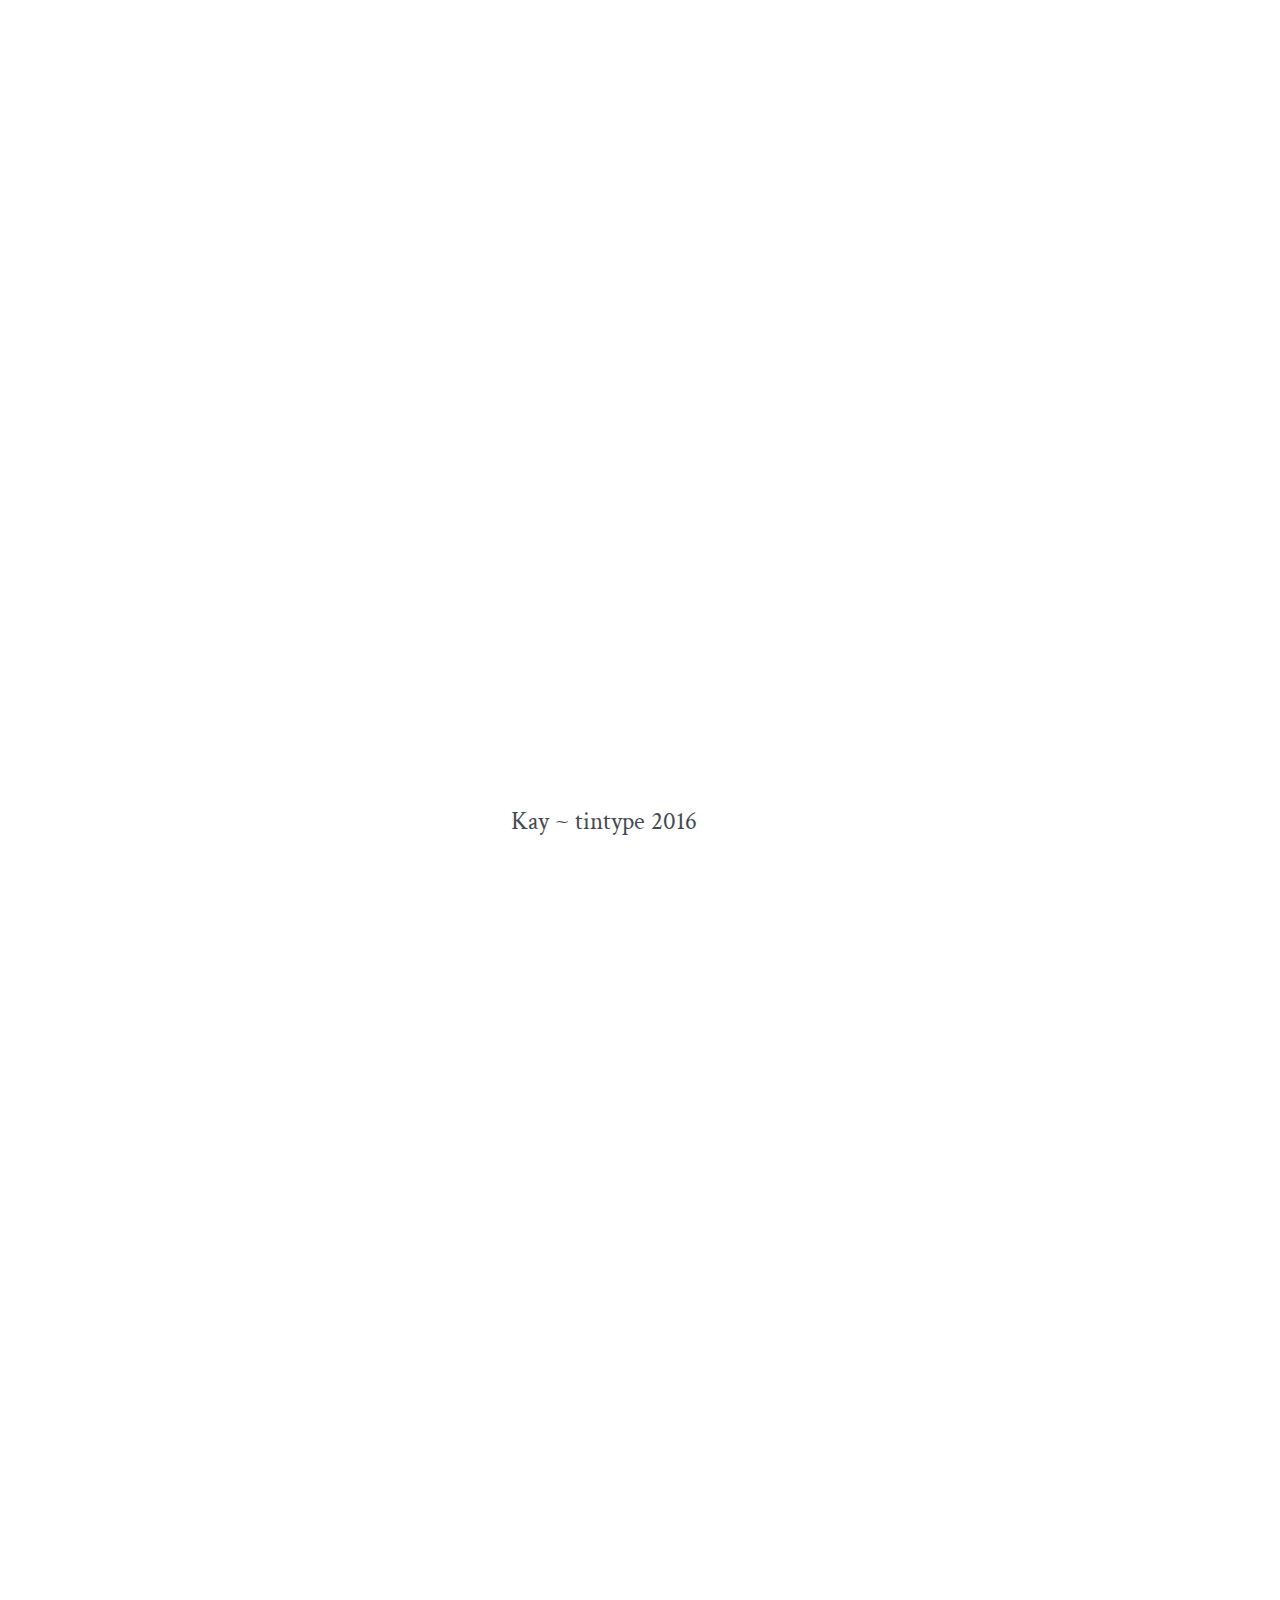
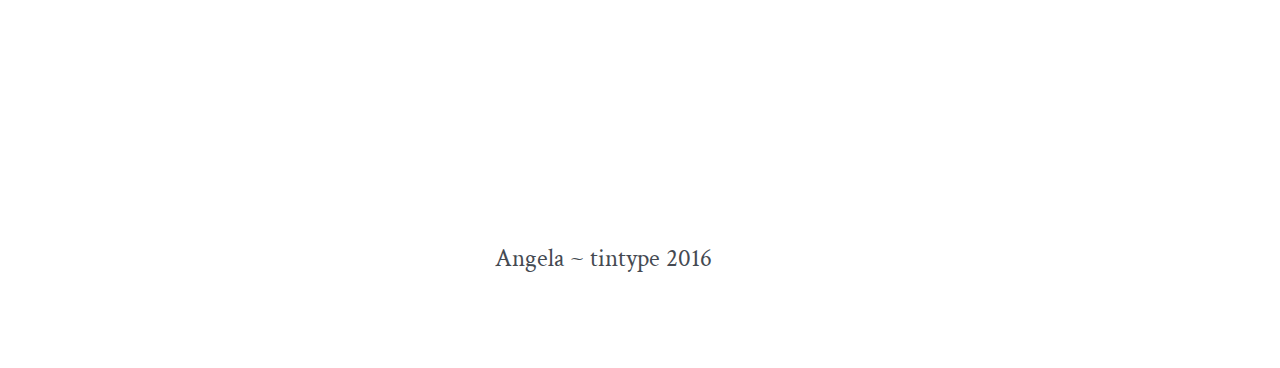
==== commit b9784fc7: "Copy updates and linked pages together" ====
--- a/index.html
+++ b/index.html
@@ -11,14 +11,15 @@
     <link rel="stylesheet" href="https://fonts.googleapis.com/css?family=Muli:800">
   </head>
   <body>
-    <div class="c-video">
+    <!-- <div class="c-video">
       <video class="c-video_video" autoplay muted playsinline loop>
         <source src="documentary-480p.mp4" type="video/mp4">
       </video>
-    </div>
+    </div> -->
     <section class="c-section -intro">
       <h1 class="c-heading -level-1">Ross Howard-Jones</h1>
-      <p class="c-text">Ross is a Vancouver-based photographer who has resurrected one of the original photographic processes—wet plate collodion. The process, invented in 1851, involves sensitizing a metal (tintype) or glass (ambrotype) plate with salted collodion and silver nitrate. The plate is then placed inside a camera to make a one-of-a-kind image.</p>
+      <p class="c-text">Ross is a Vancouver-based photographer who has revived one of the original photographic processes—wet plate collodion. The process, invented in 1851, involves sensitizing a metal (tintype) or glass (ambrotype) plate with salted collodion and silver nitrate. The plate is then placed inside a camera to make a one-of-a-kind image.</p>
+      <p><a href="/portrait-session">Interested in a portrait session?</a></p>
     </section>
     <section class="c-gallery">
       <figure class="c-picture">
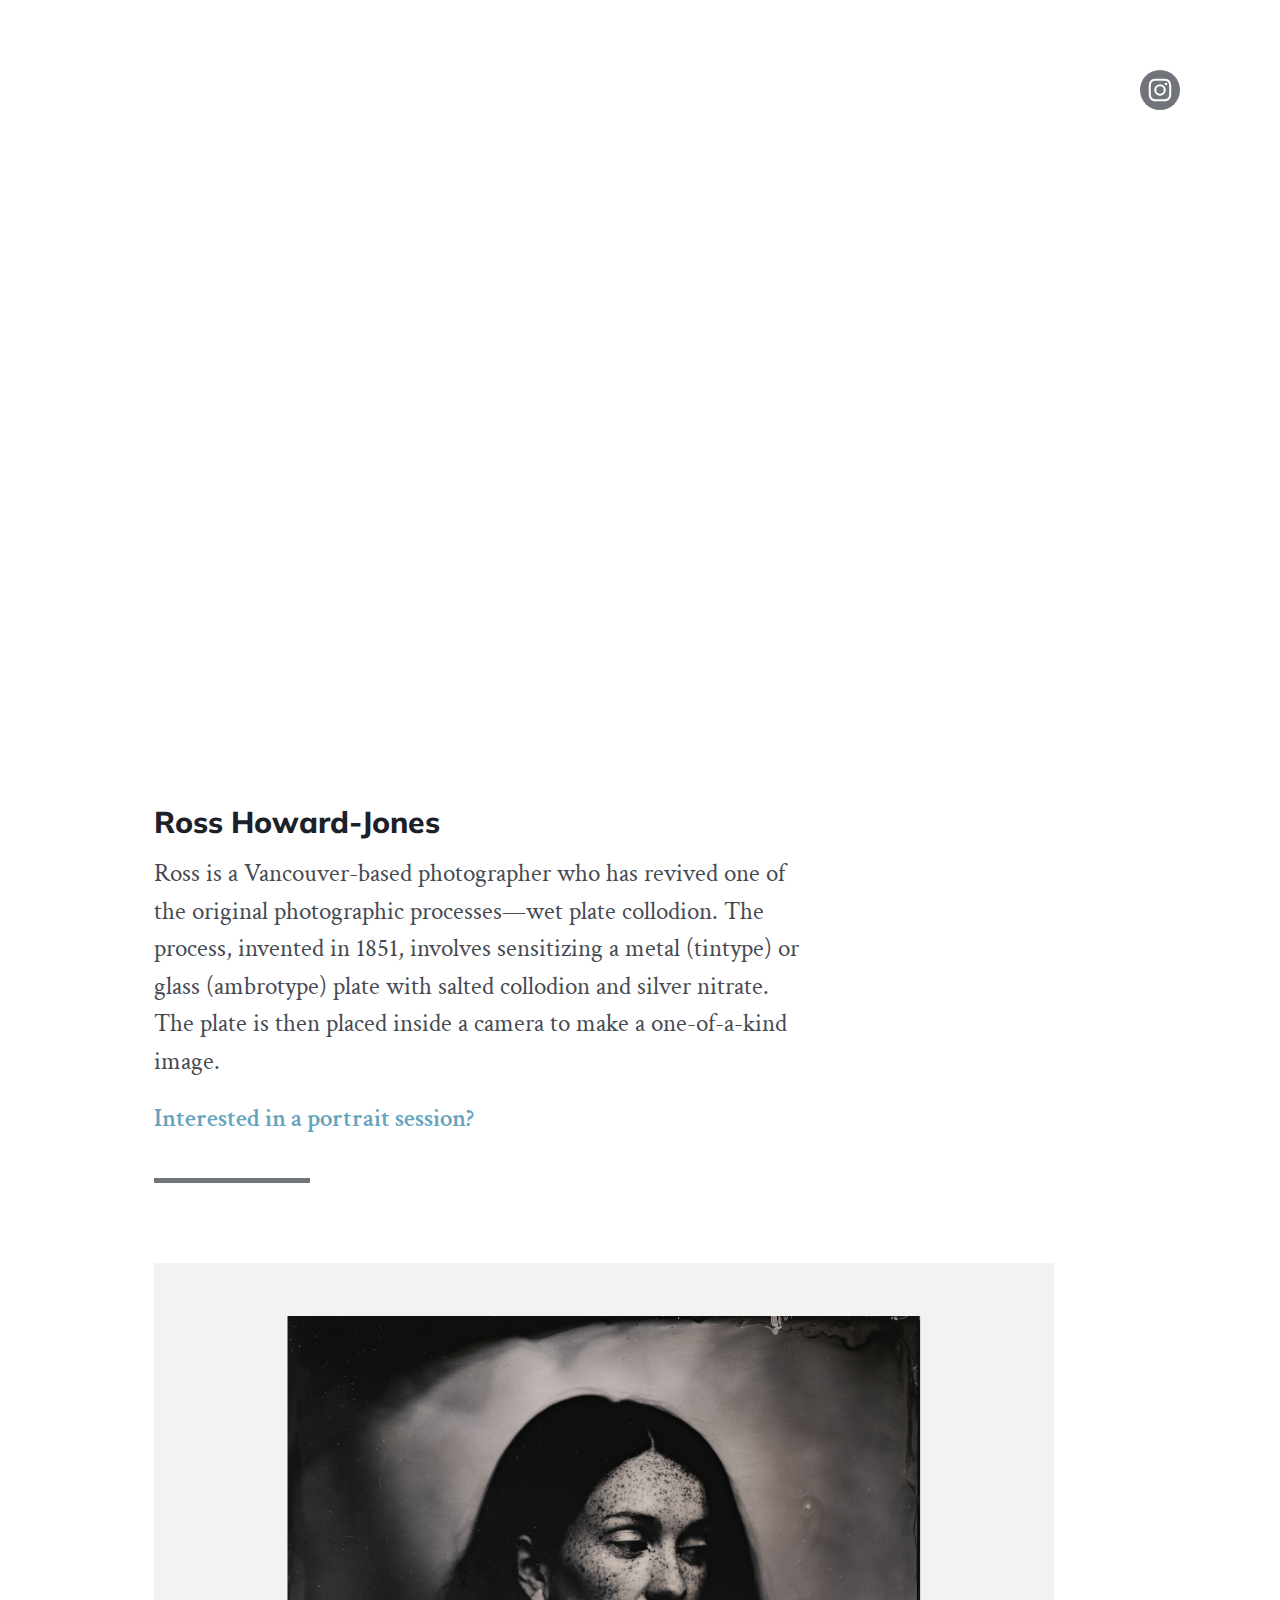
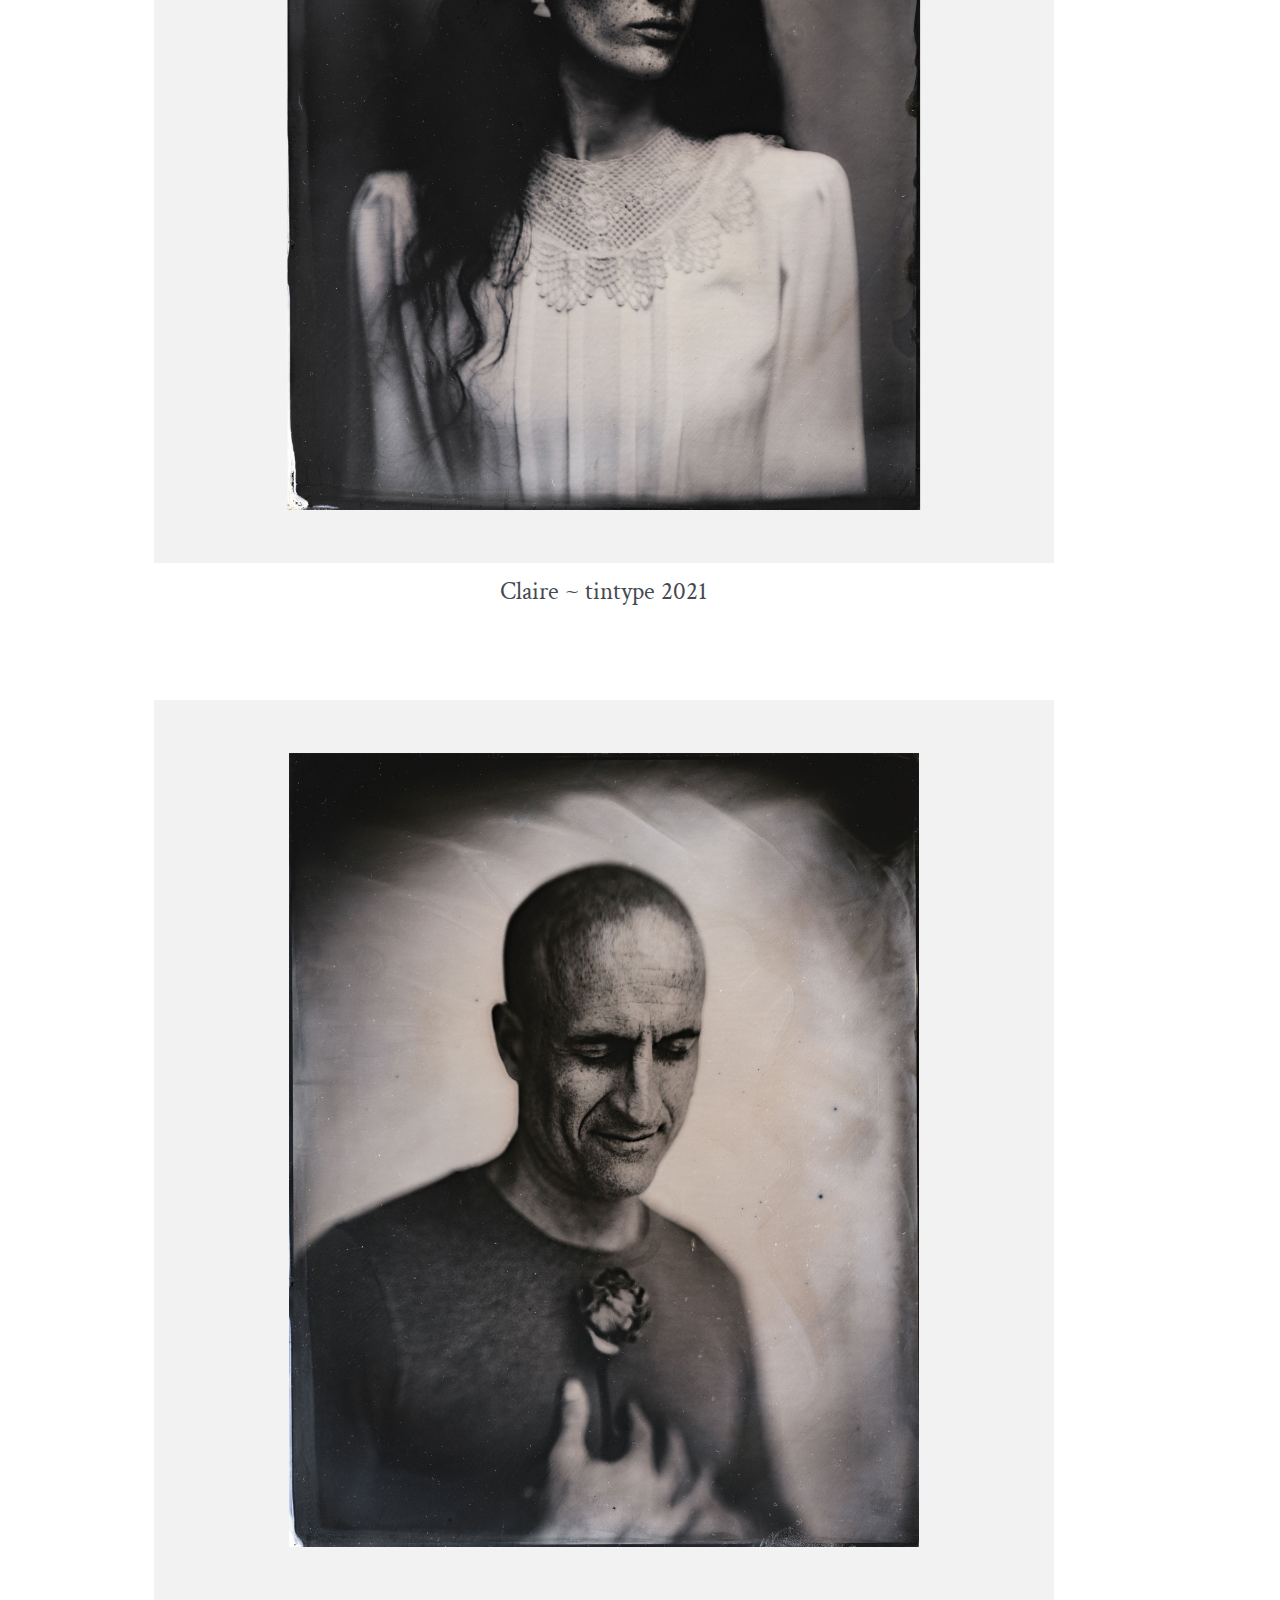
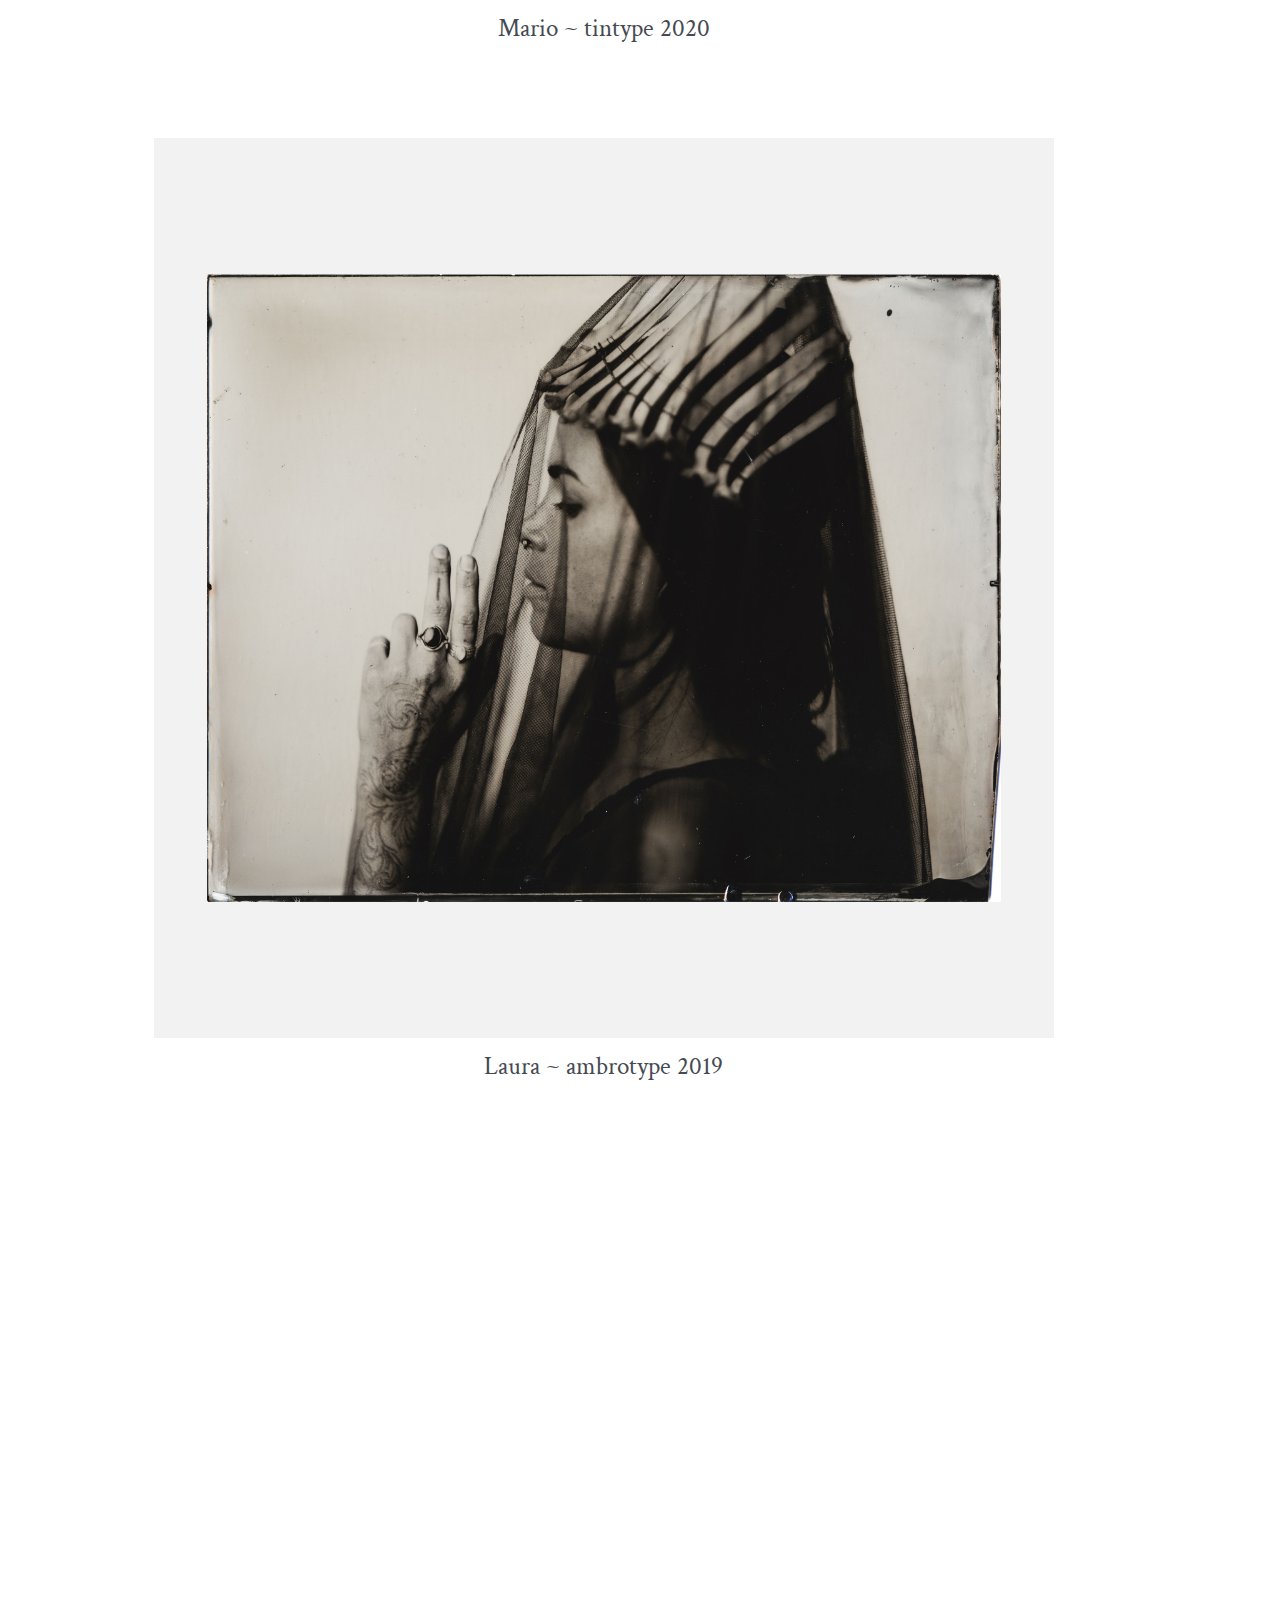
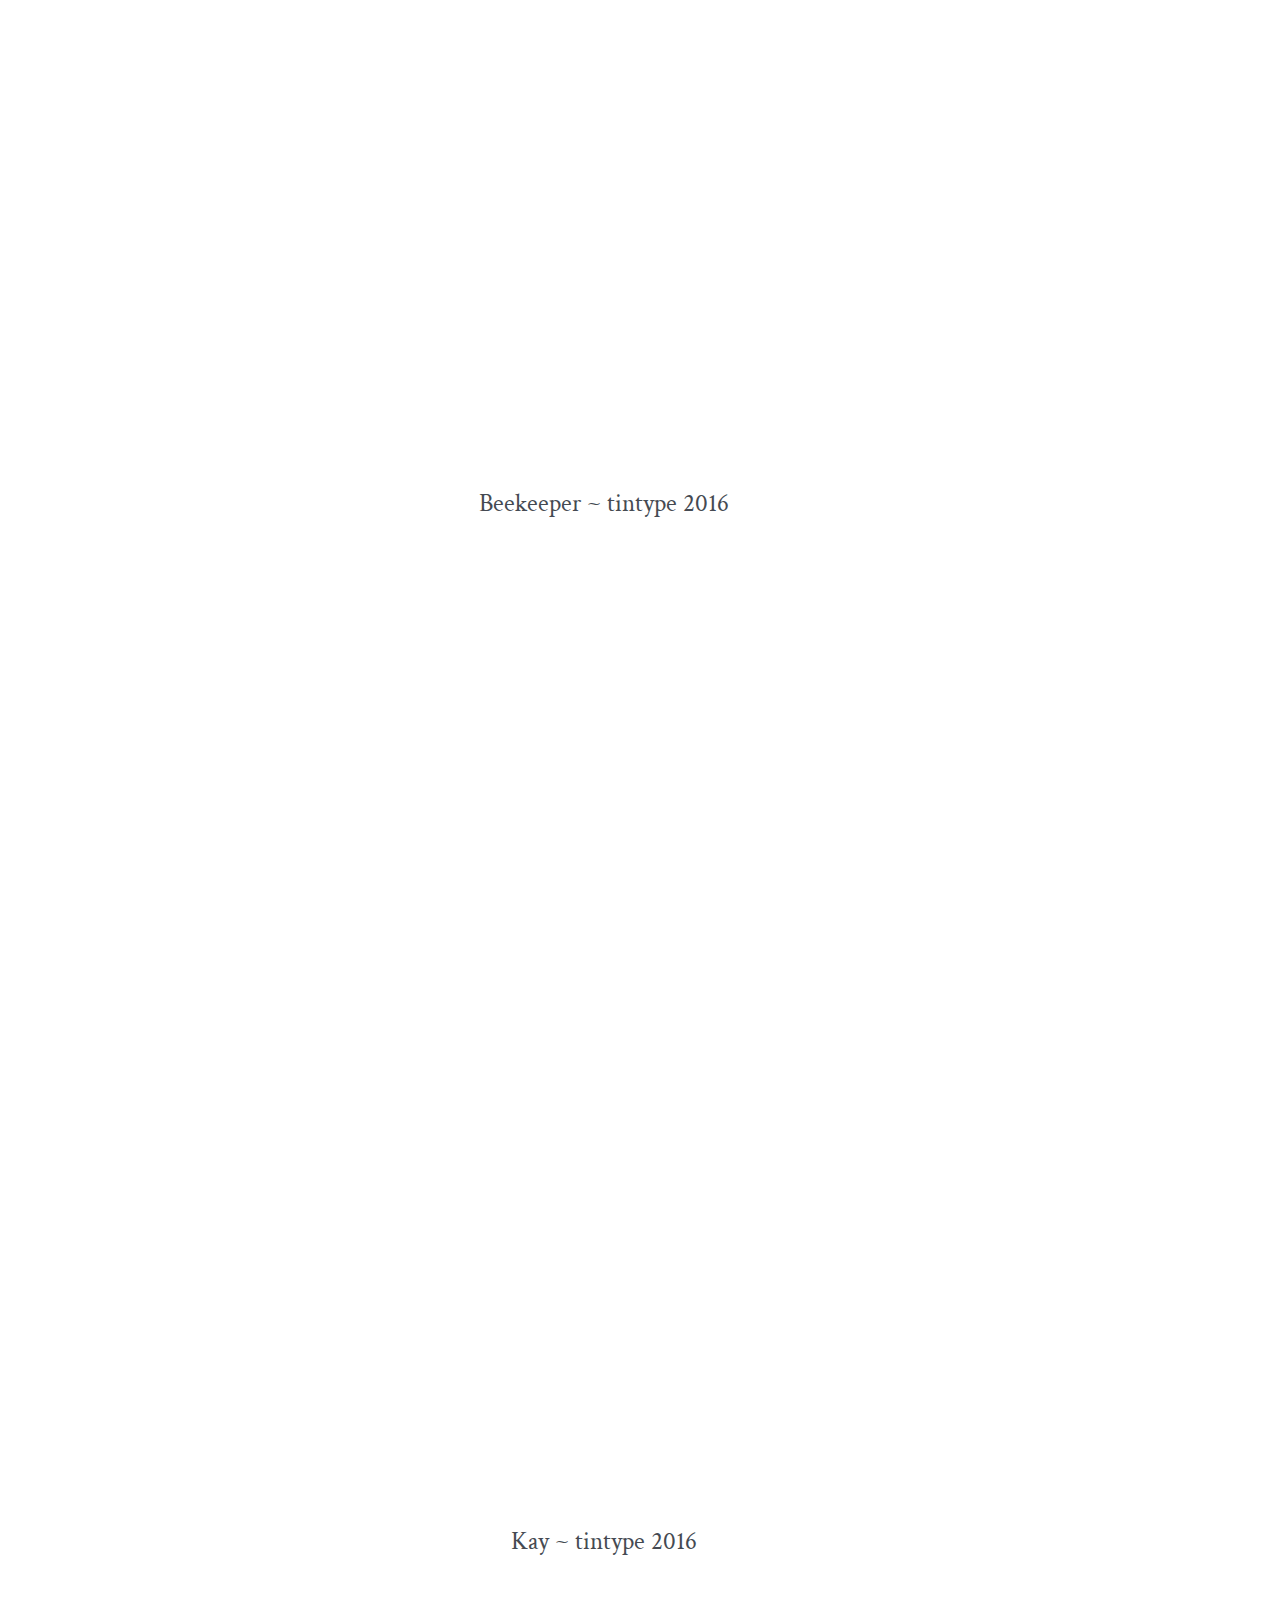
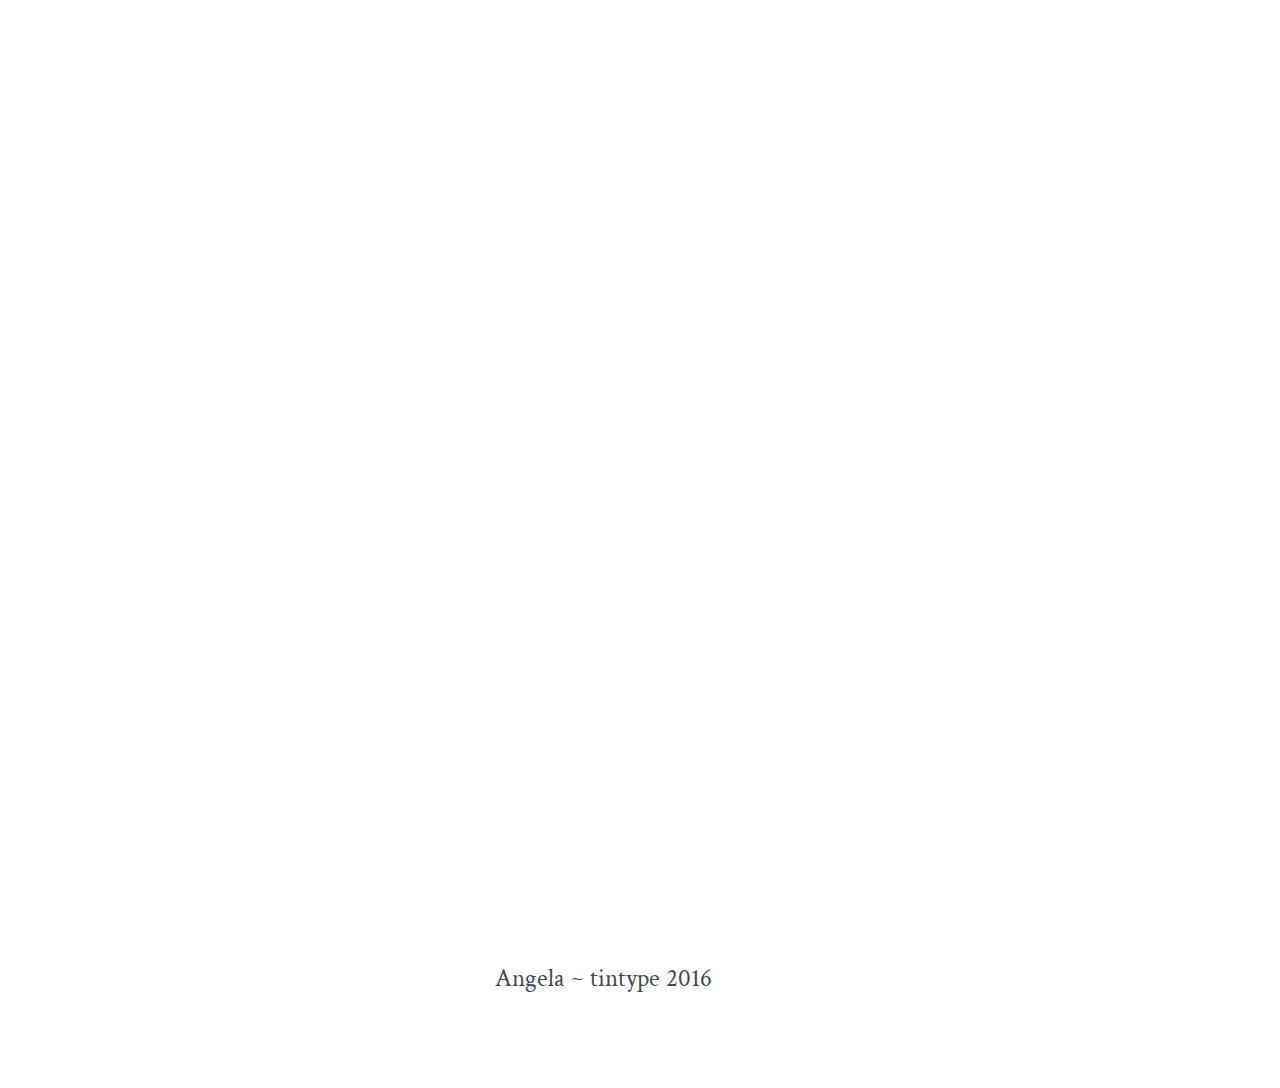
==== commit d085aa1c: "Uncommented video" ====
--- a/index.html
+++ b/index.html
@@ -11,11 +11,11 @@
     <link rel="stylesheet" href="https://fonts.googleapis.com/css?family=Muli:800">
   </head>
   <body>
-    <!-- <div class="c-video">
+    <div class="c-video">
       <video class="c-video_video" autoplay muted playsinline loop>
         <source src="documentary-480p.mp4" type="video/mp4">
       </video>
-    </div> -->
+    </div>
     <section class="c-section -intro">
       <h1 class="c-heading -level-1">Ross Howard-Jones</h1>
       <p class="c-text">Ross is a Vancouver-based photographer who has revived one of the original photographic processes—wet plate collodion. The process, invented in 1851, involves sensitizing a metal (tintype) or glass (ambrotype) plate with salted collodion and silver nitrate. The plate is then placed inside a camera to make a one-of-a-kind image.</p>
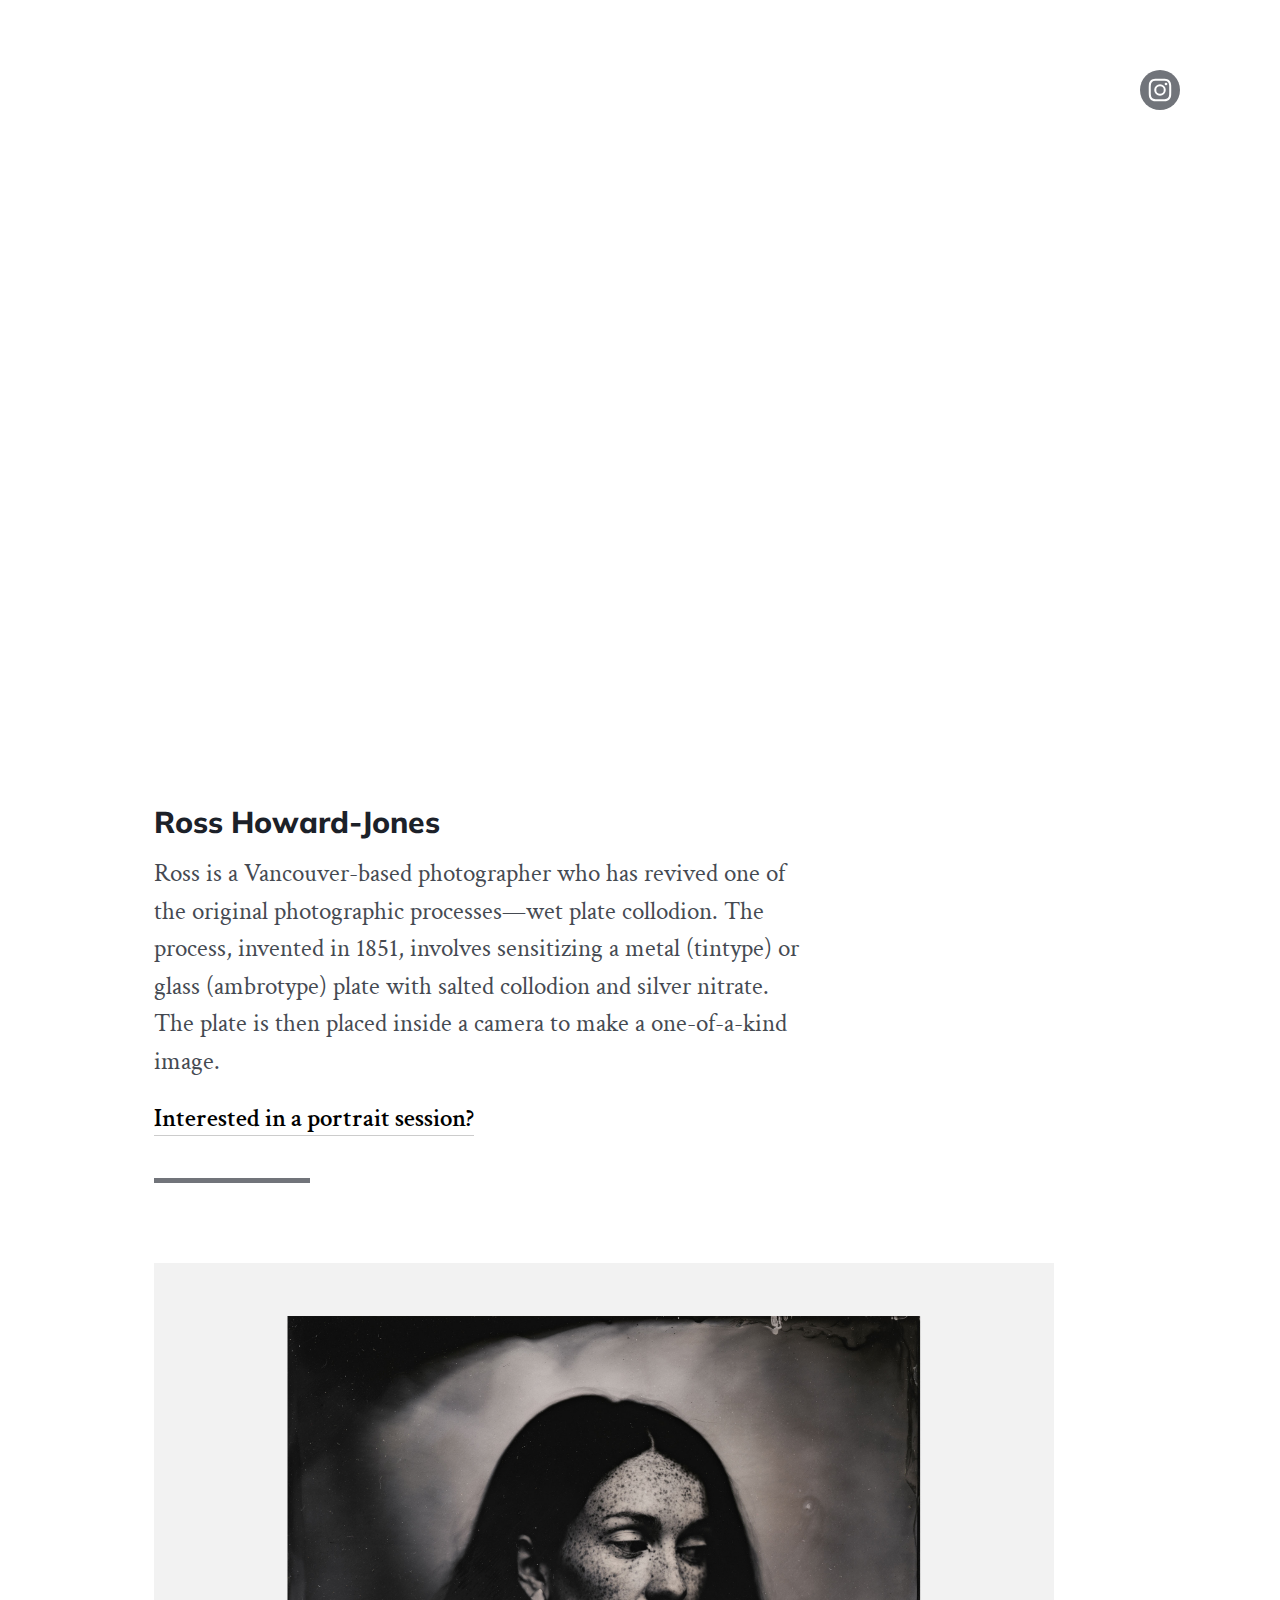
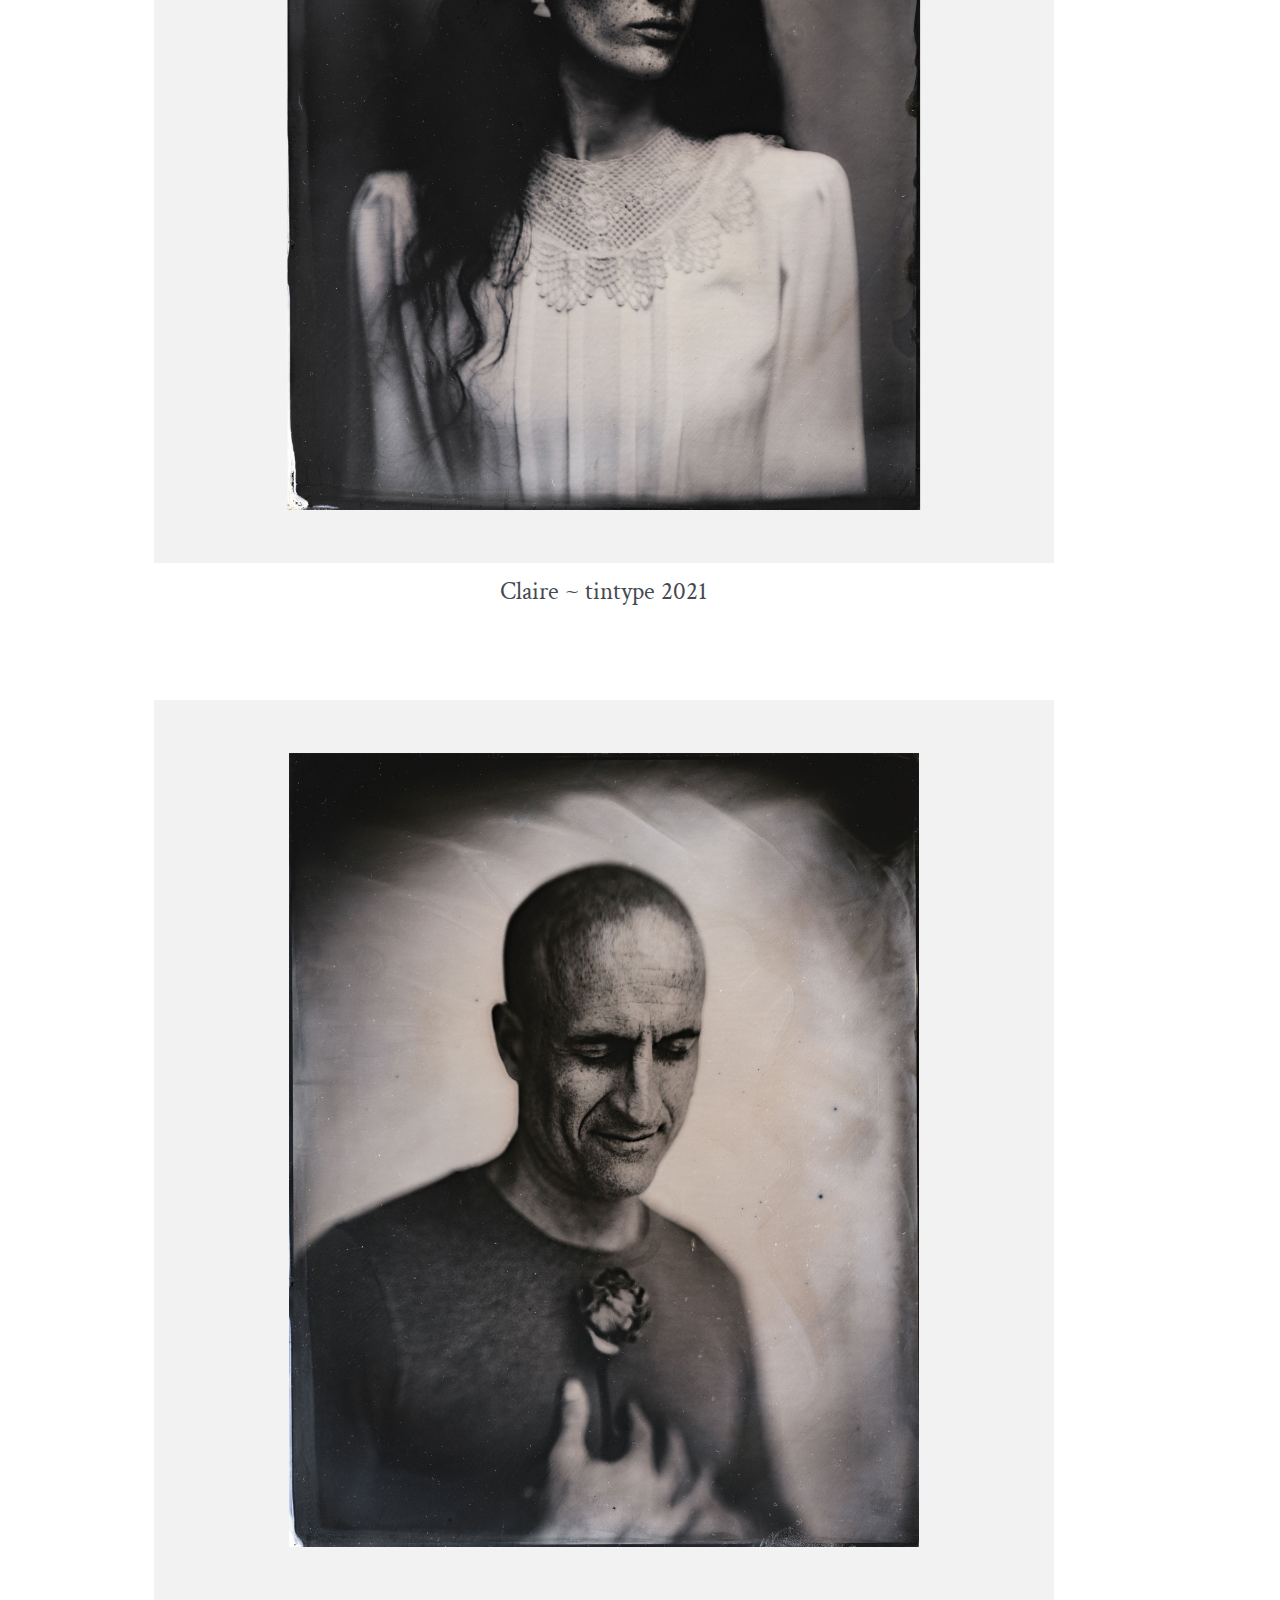
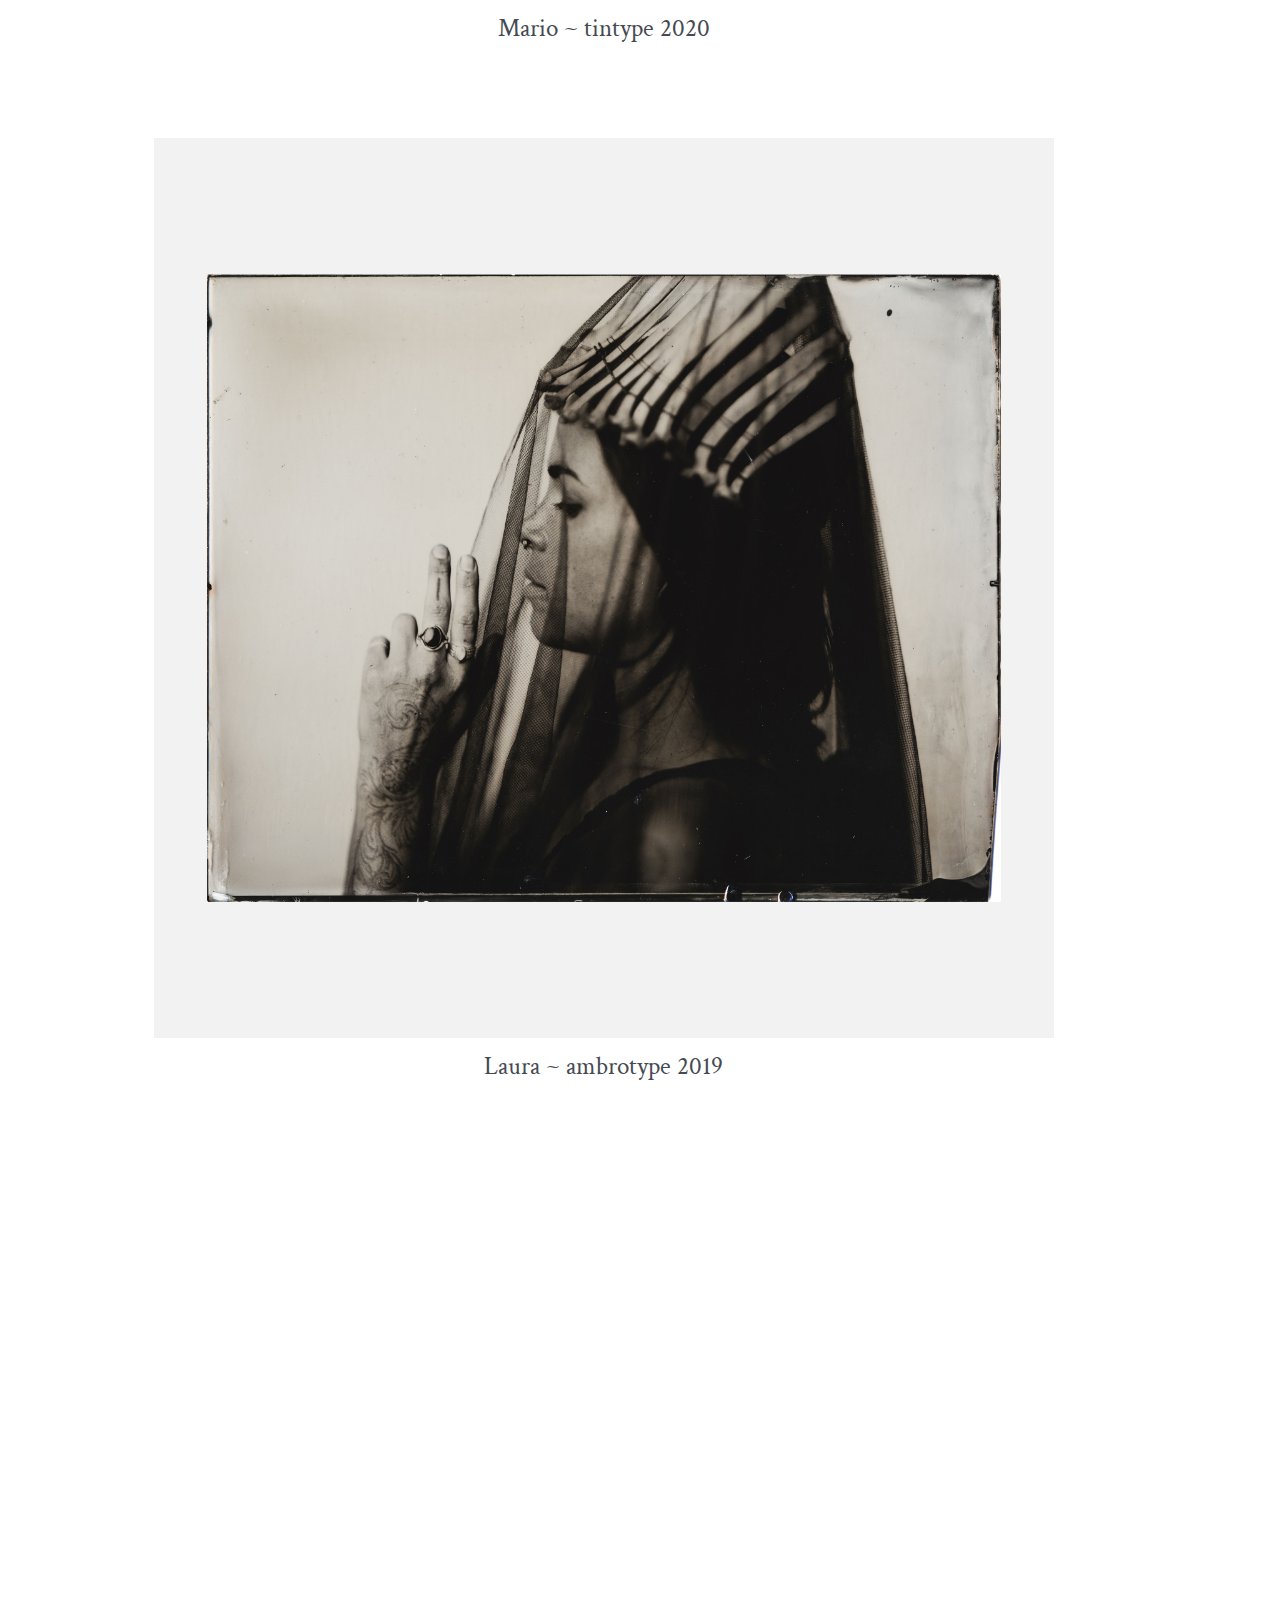
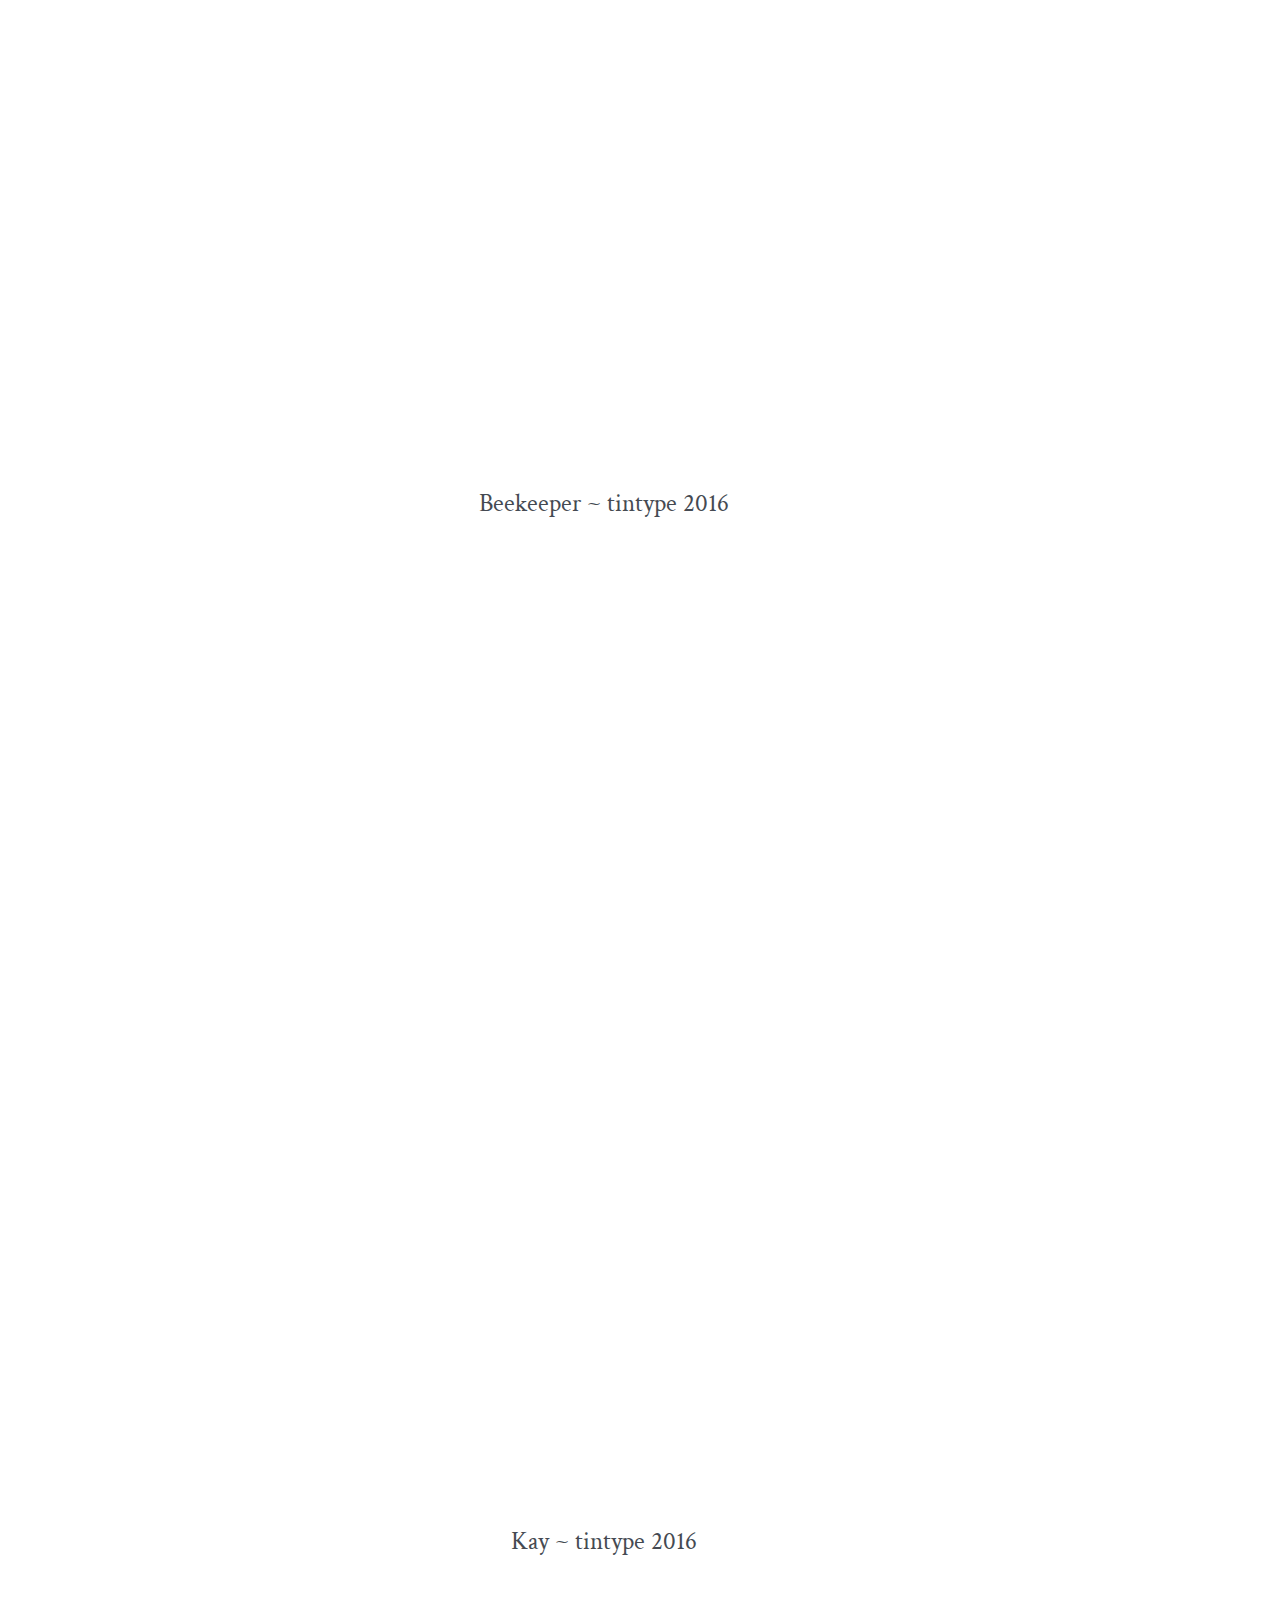
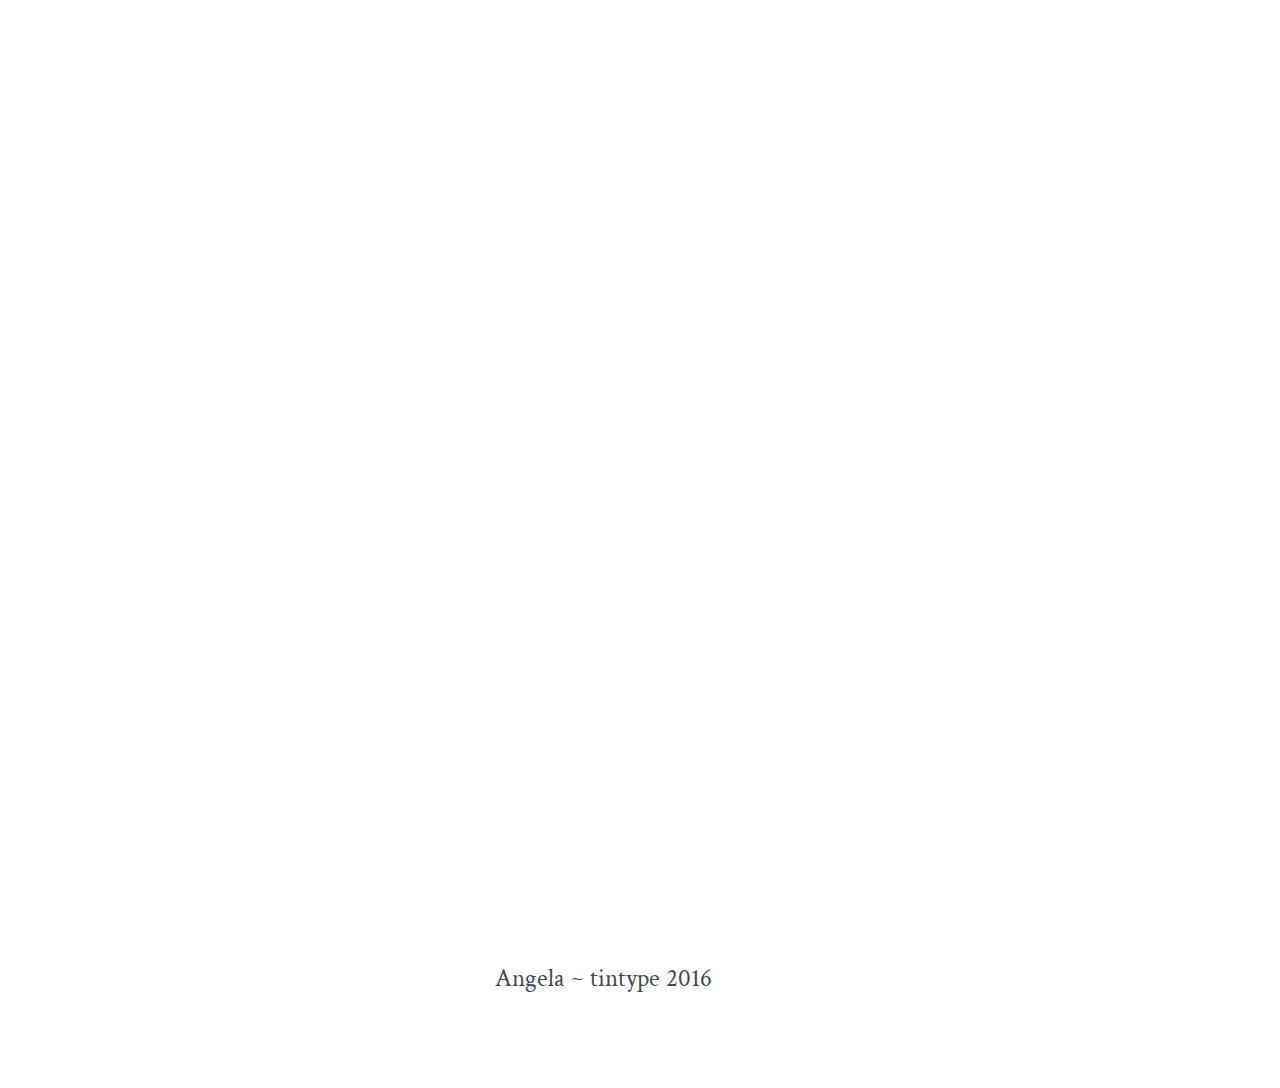
==== commit a4257c7d: "Minor adjustment to link" ====
--- a/index.html
+++ b/index.html
@@ -19,7 +19,7 @@
     <section class="c-section -intro">
       <h1 class="c-heading -level-1">Ross Howard-Jones</h1>
       <p class="c-text">Ross is a Vancouver-based photographer who has revived one of the original photographic processes—wet plate collodion. The process, invented in 1851, involves sensitizing a metal (tintype) or glass (ambrotype) plate with salted collodion and silver nitrate. The plate is then placed inside a camera to make a one-of-a-kind image.</p>
-      <p><a href="/portrait-session">Interested in a portrait session?</a></p>
+      <p><a href="/portrait-session" class="c-link">Interested in a portrait session?</a></p>
     </section>
     <section class="c-gallery">
       <figure class="c-picture">
--- a/css/main.css
+++ b/css/main.css
@@ -161,16 +161,20 @@
   font: 2.5rem/1.5 "Crimson Text", Georgia, serif;
   -webkit-font-smoothing: antialiased;
 }
-a {
-  color: #63a3be;
+a,
+a:hover {
+  color: #000000;
   font-weight: 600;
   text-decoration: none;
-  -webkit-transition: color 0.25s ease-out;
-  -o-transition: color 0.25s ease-out;
-  transition: color 0.25s ease-out;
-}
-a:hover {
-  color: #4288a6;
+}
+.c-link {
+  border-bottom: 1px solid #cccccc;
+  -webkit-transition: border-bottom-color 0.25s ease-out;
+  -o-transition: border-bottom-color 0.25s ease-out;
+  transition: border-bottom-color 0.25s ease-out;
+}
+.c-link:hover {
+  border-bottom-color: #000000;
 }
 p {
   margin-bottom: 2rem;
